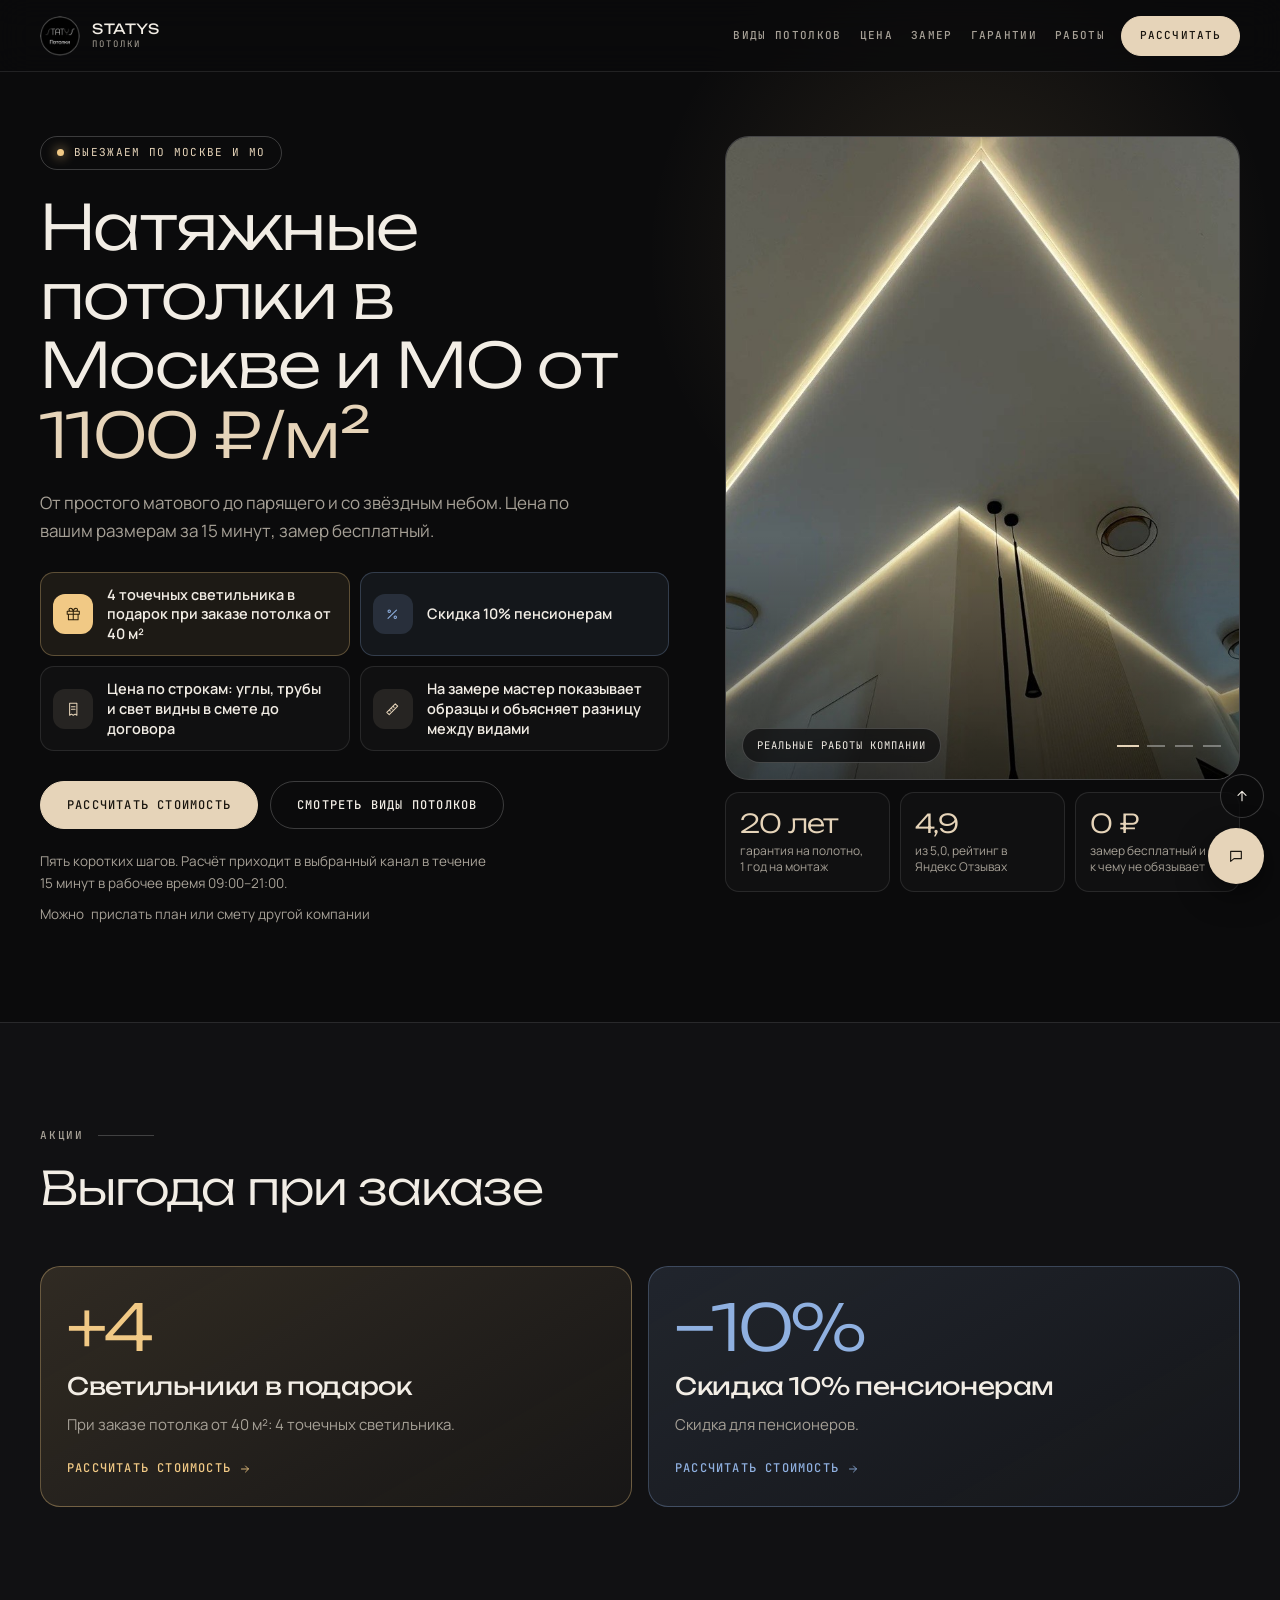
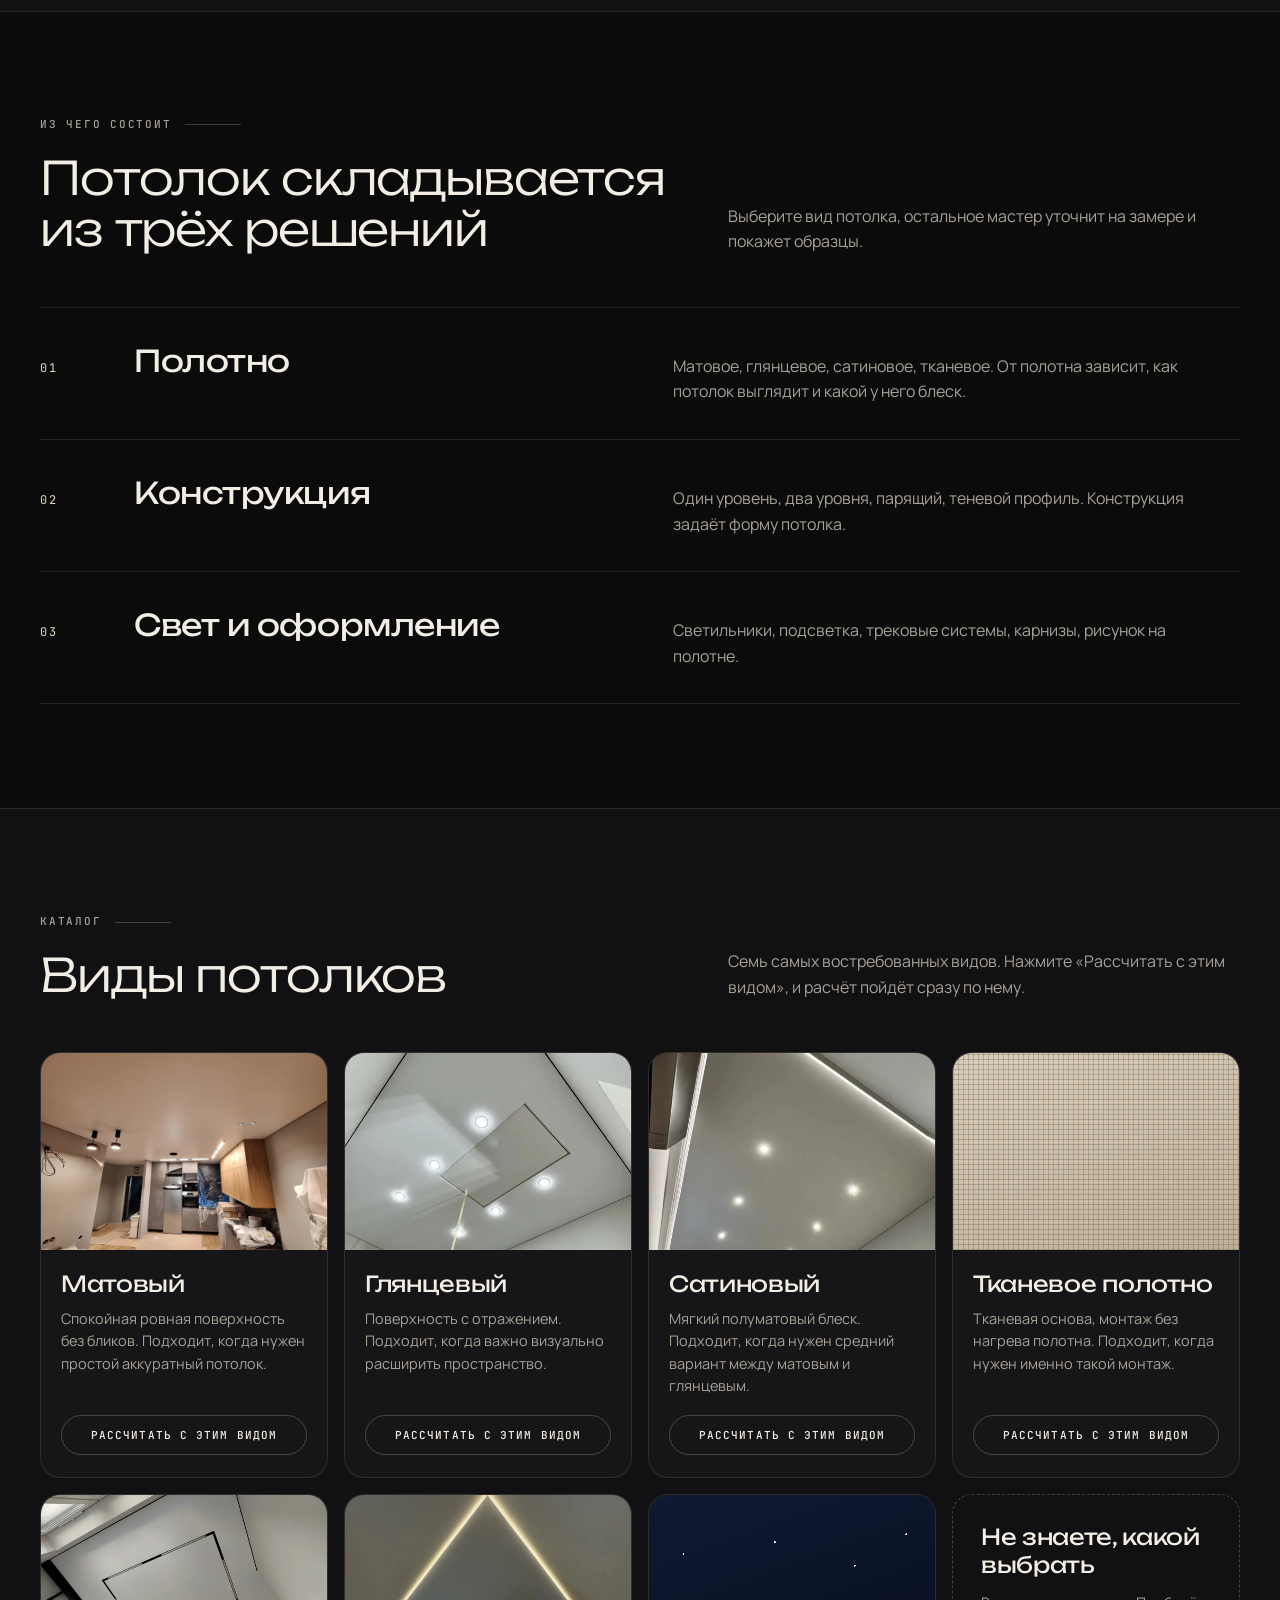
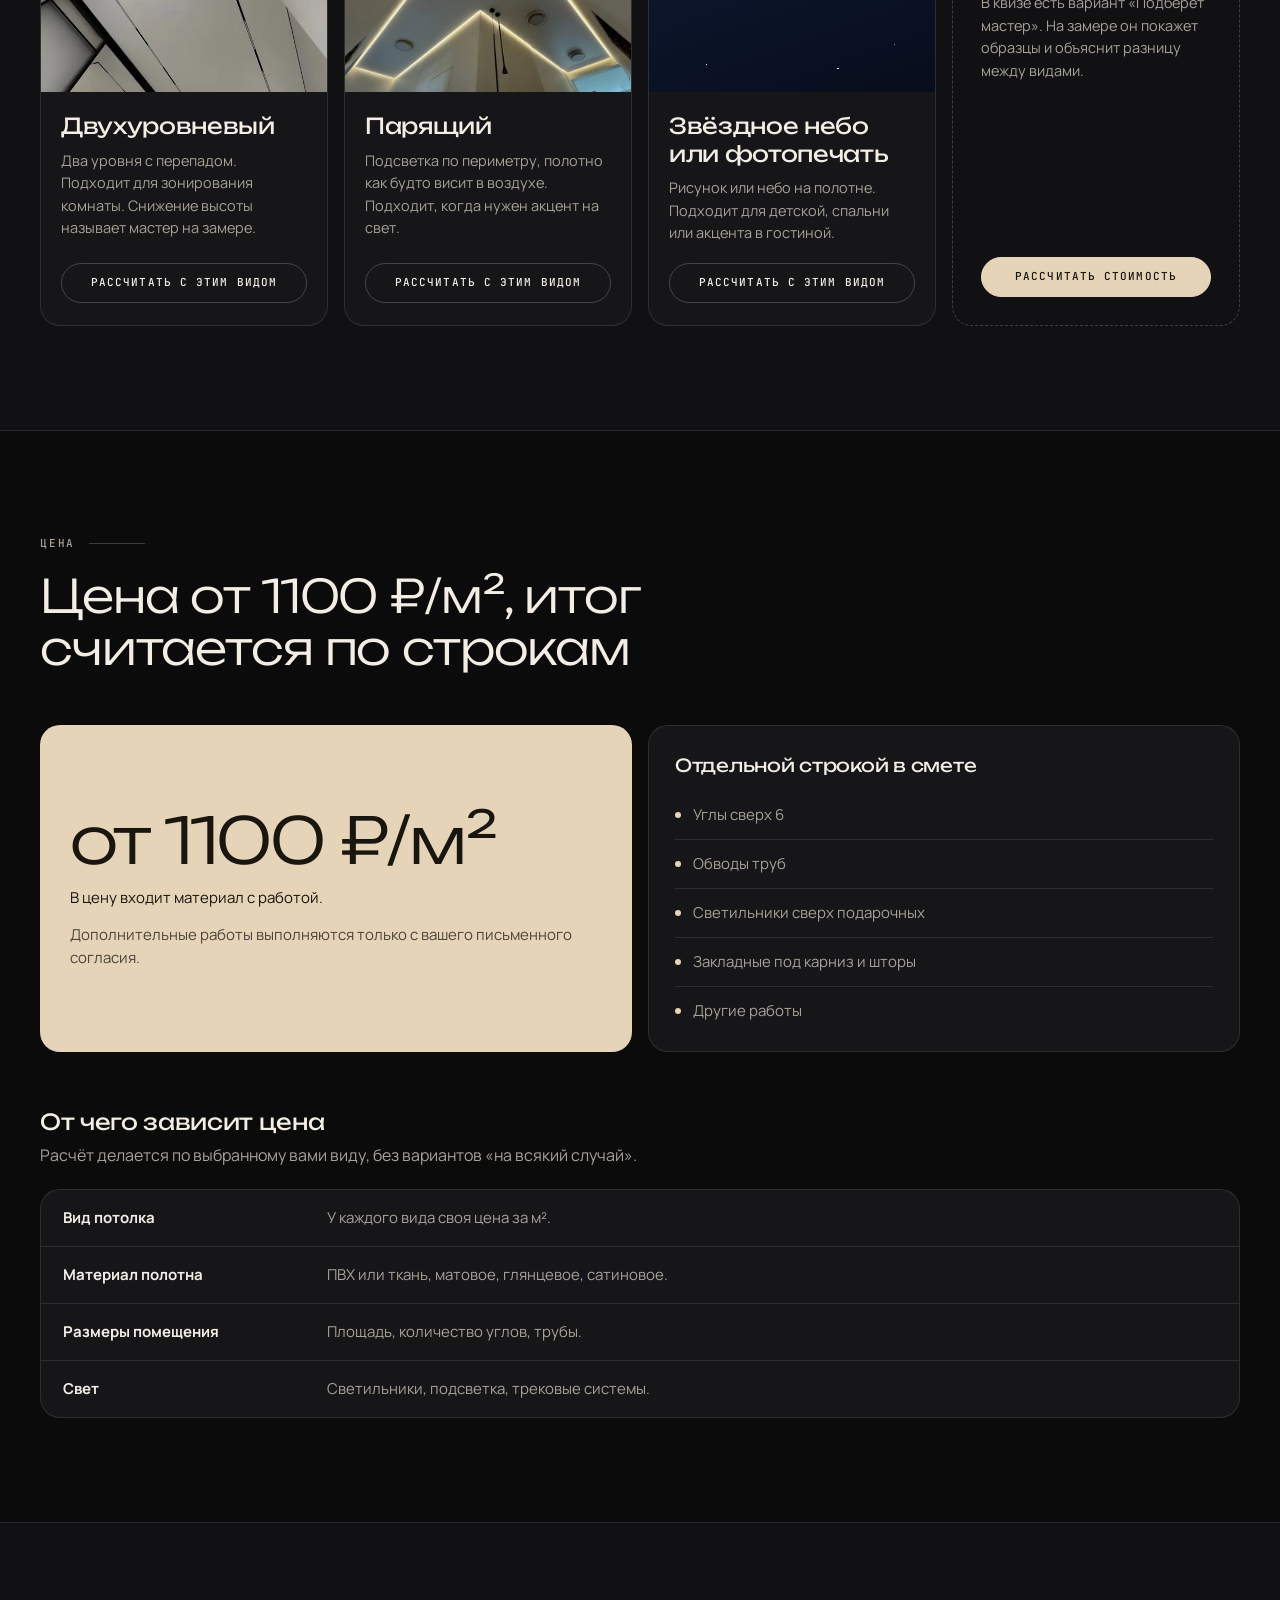
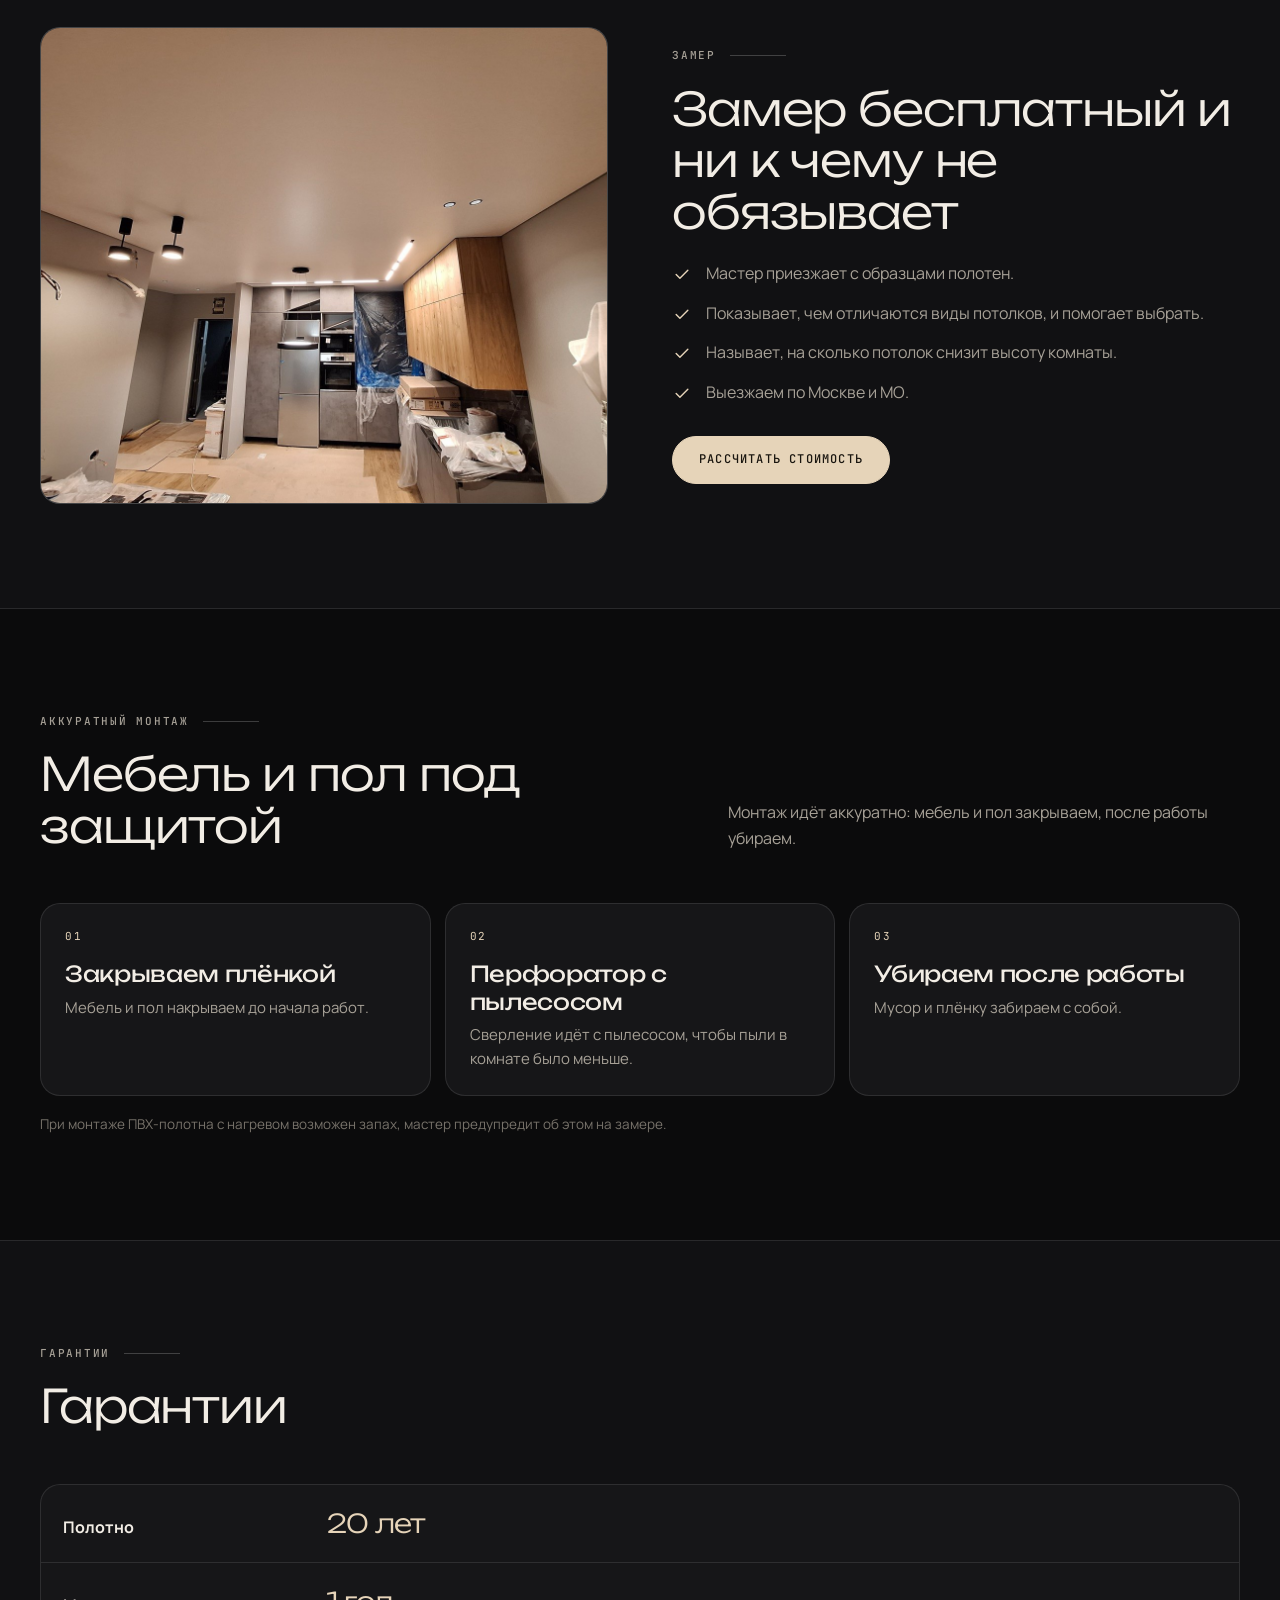
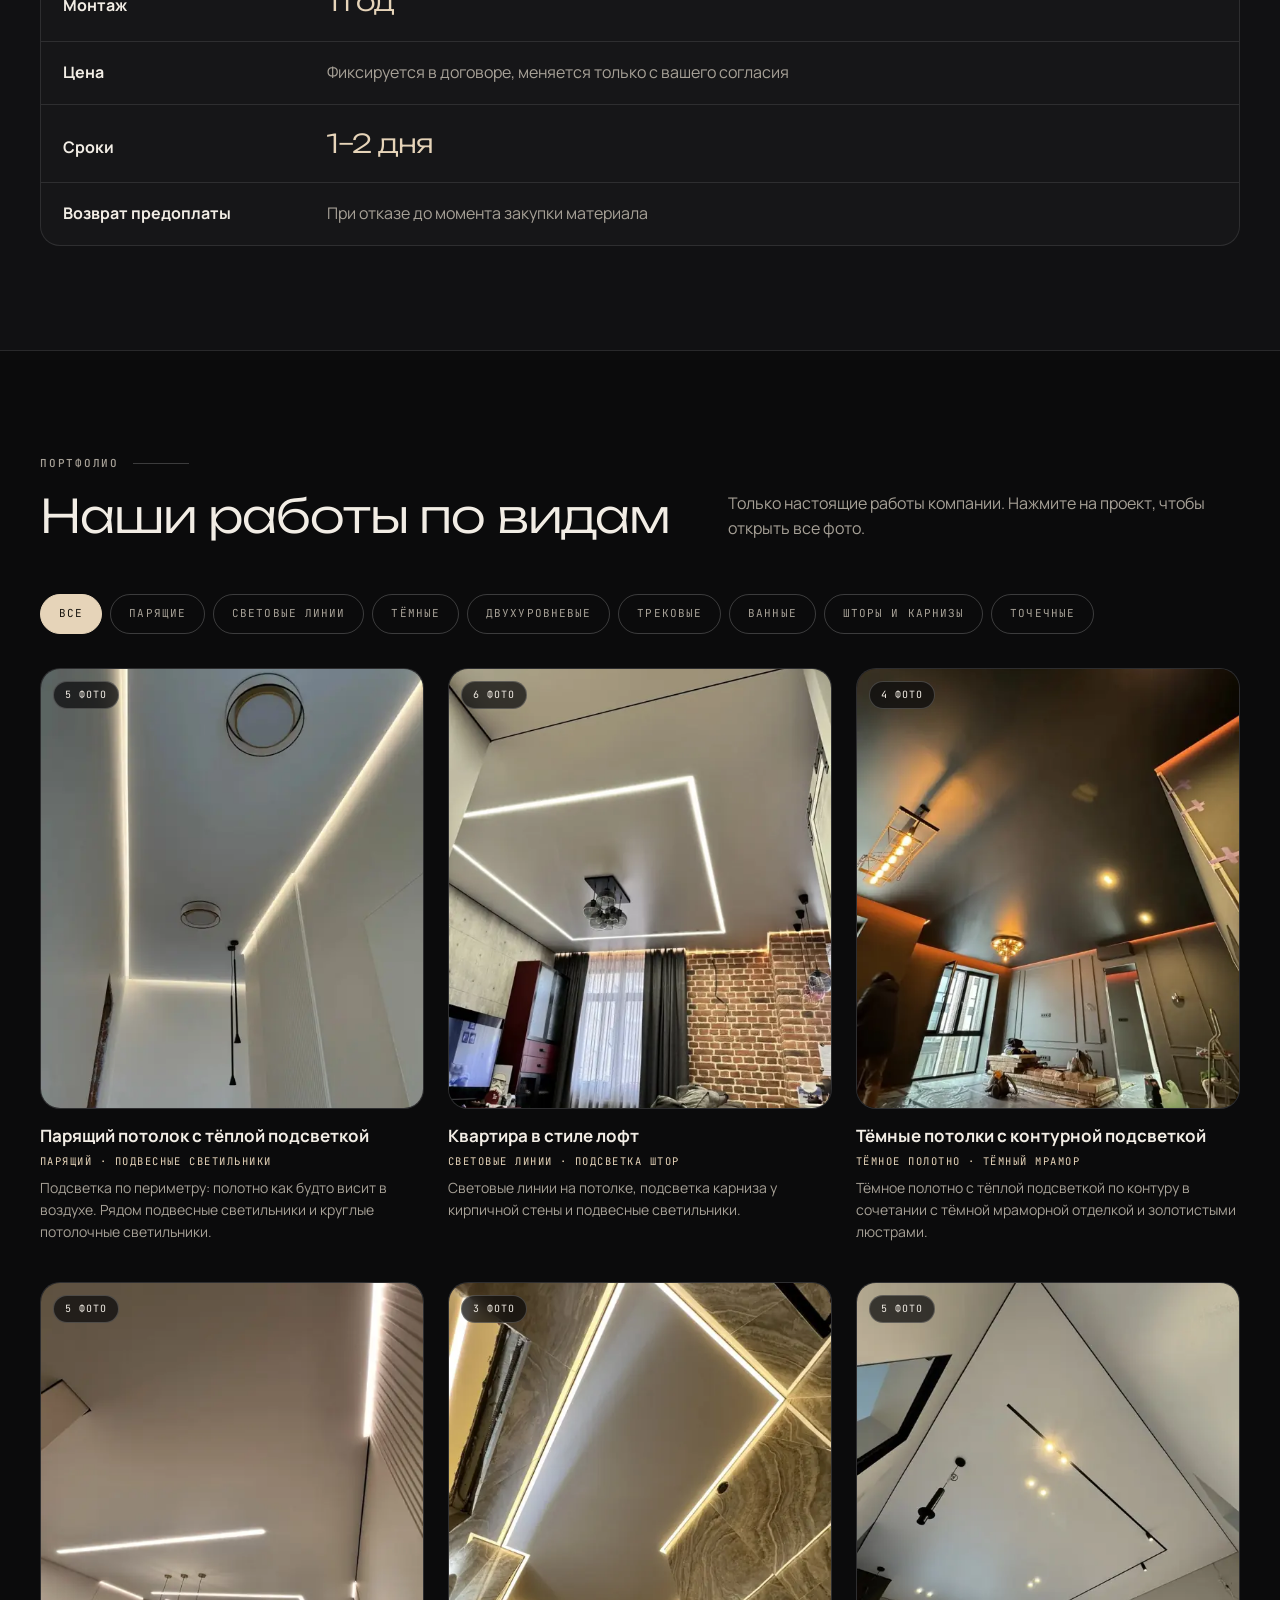
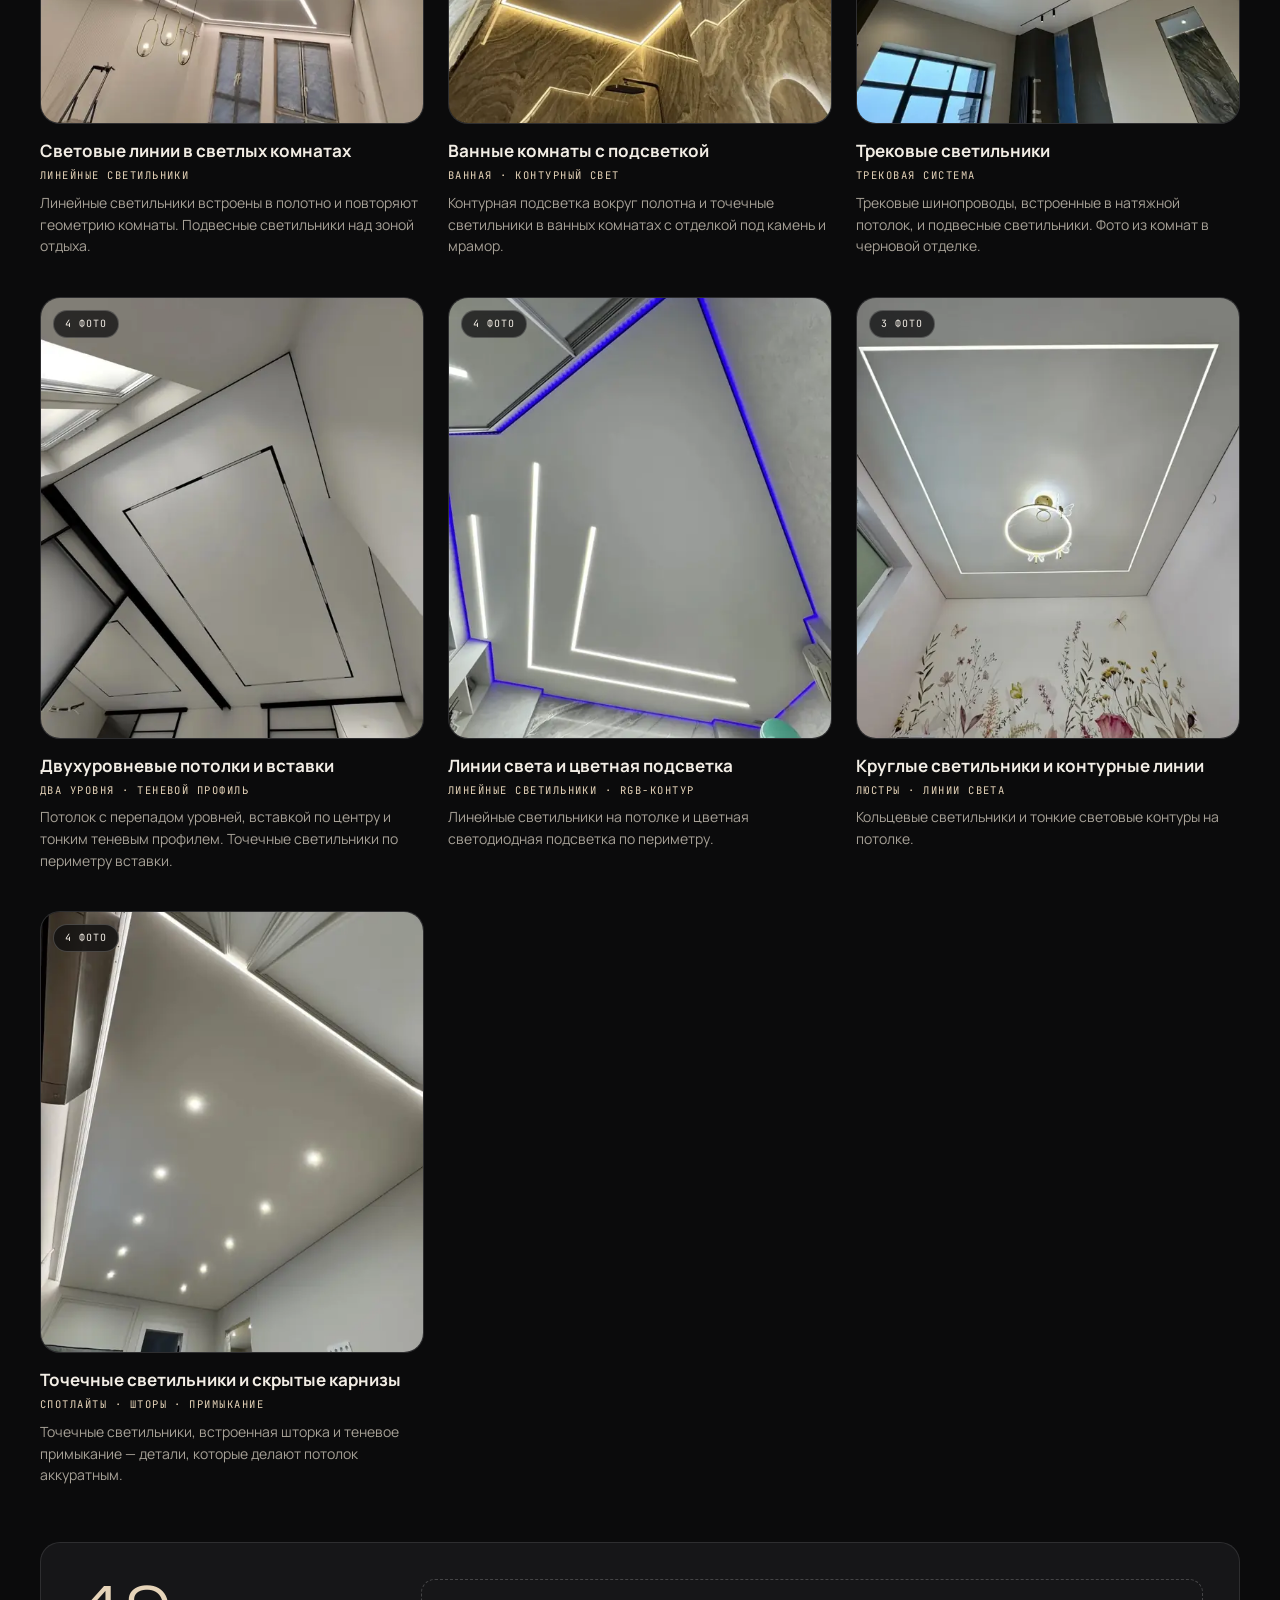
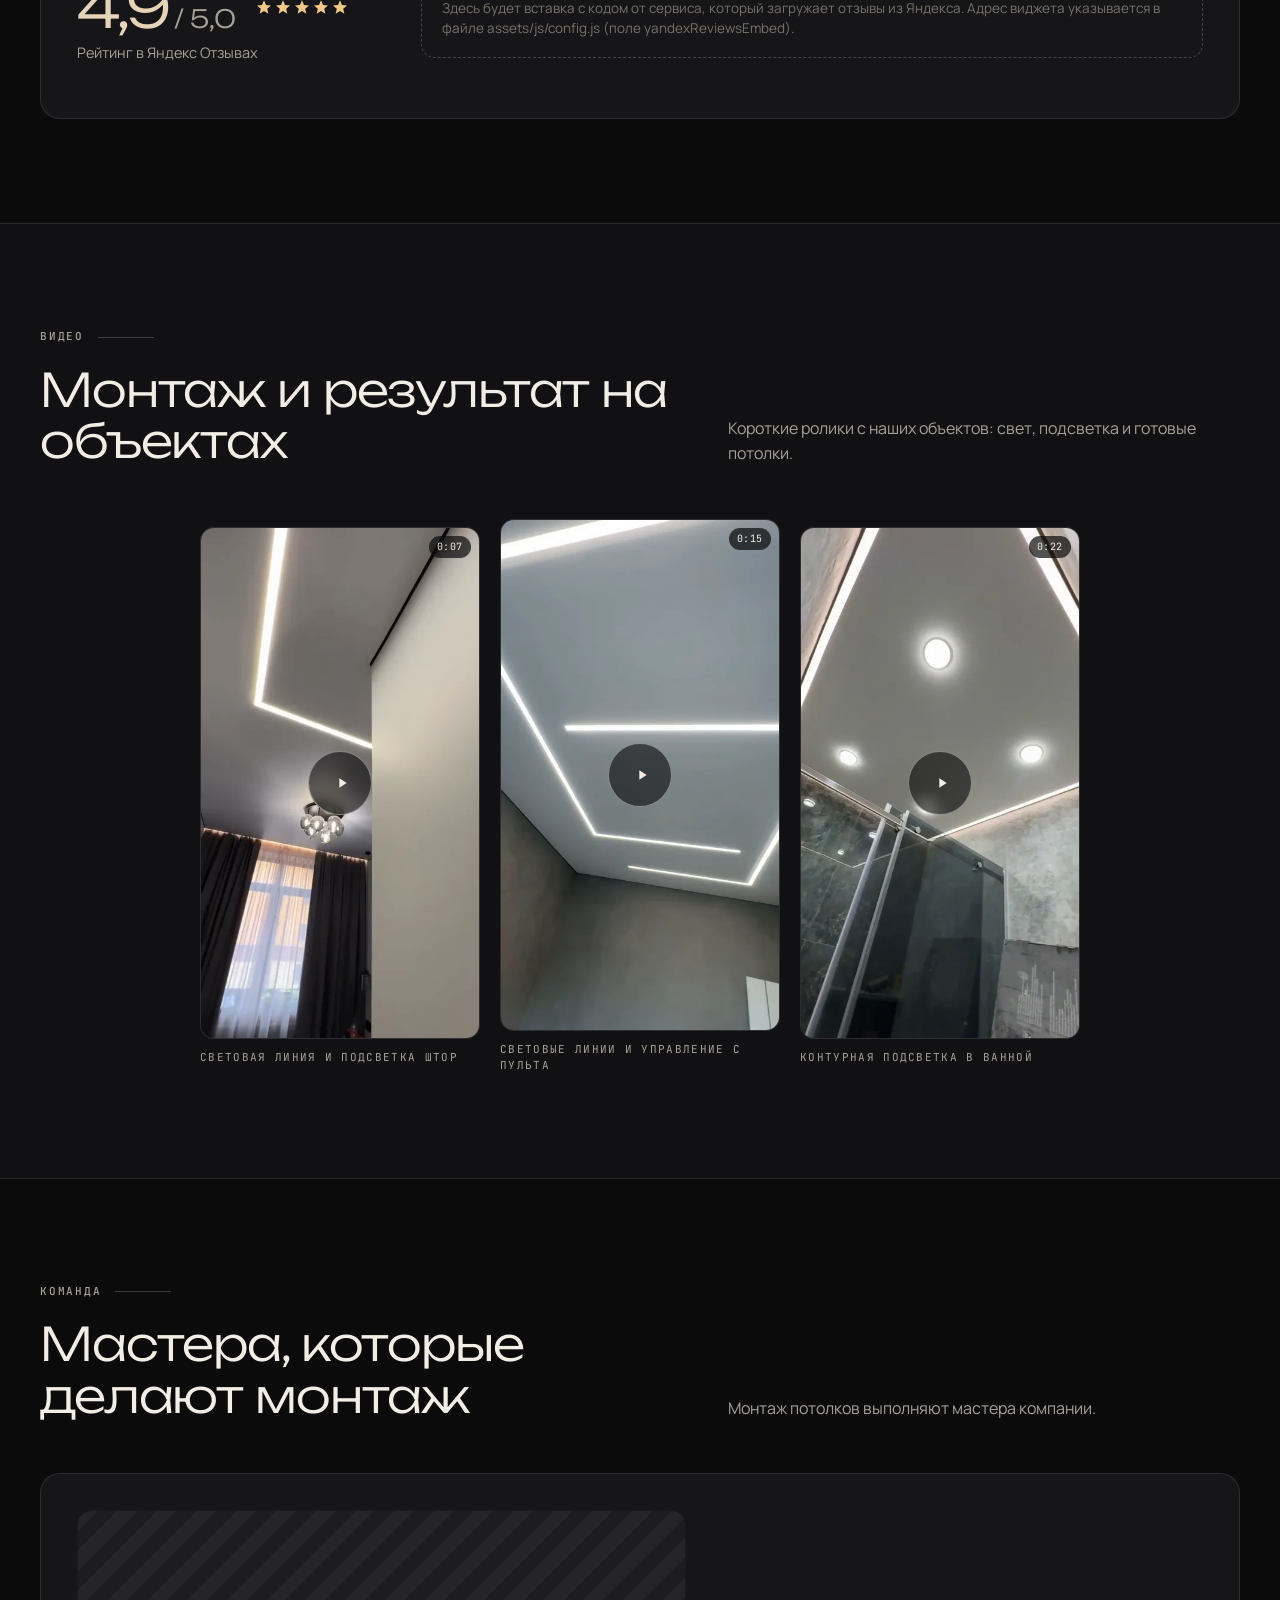
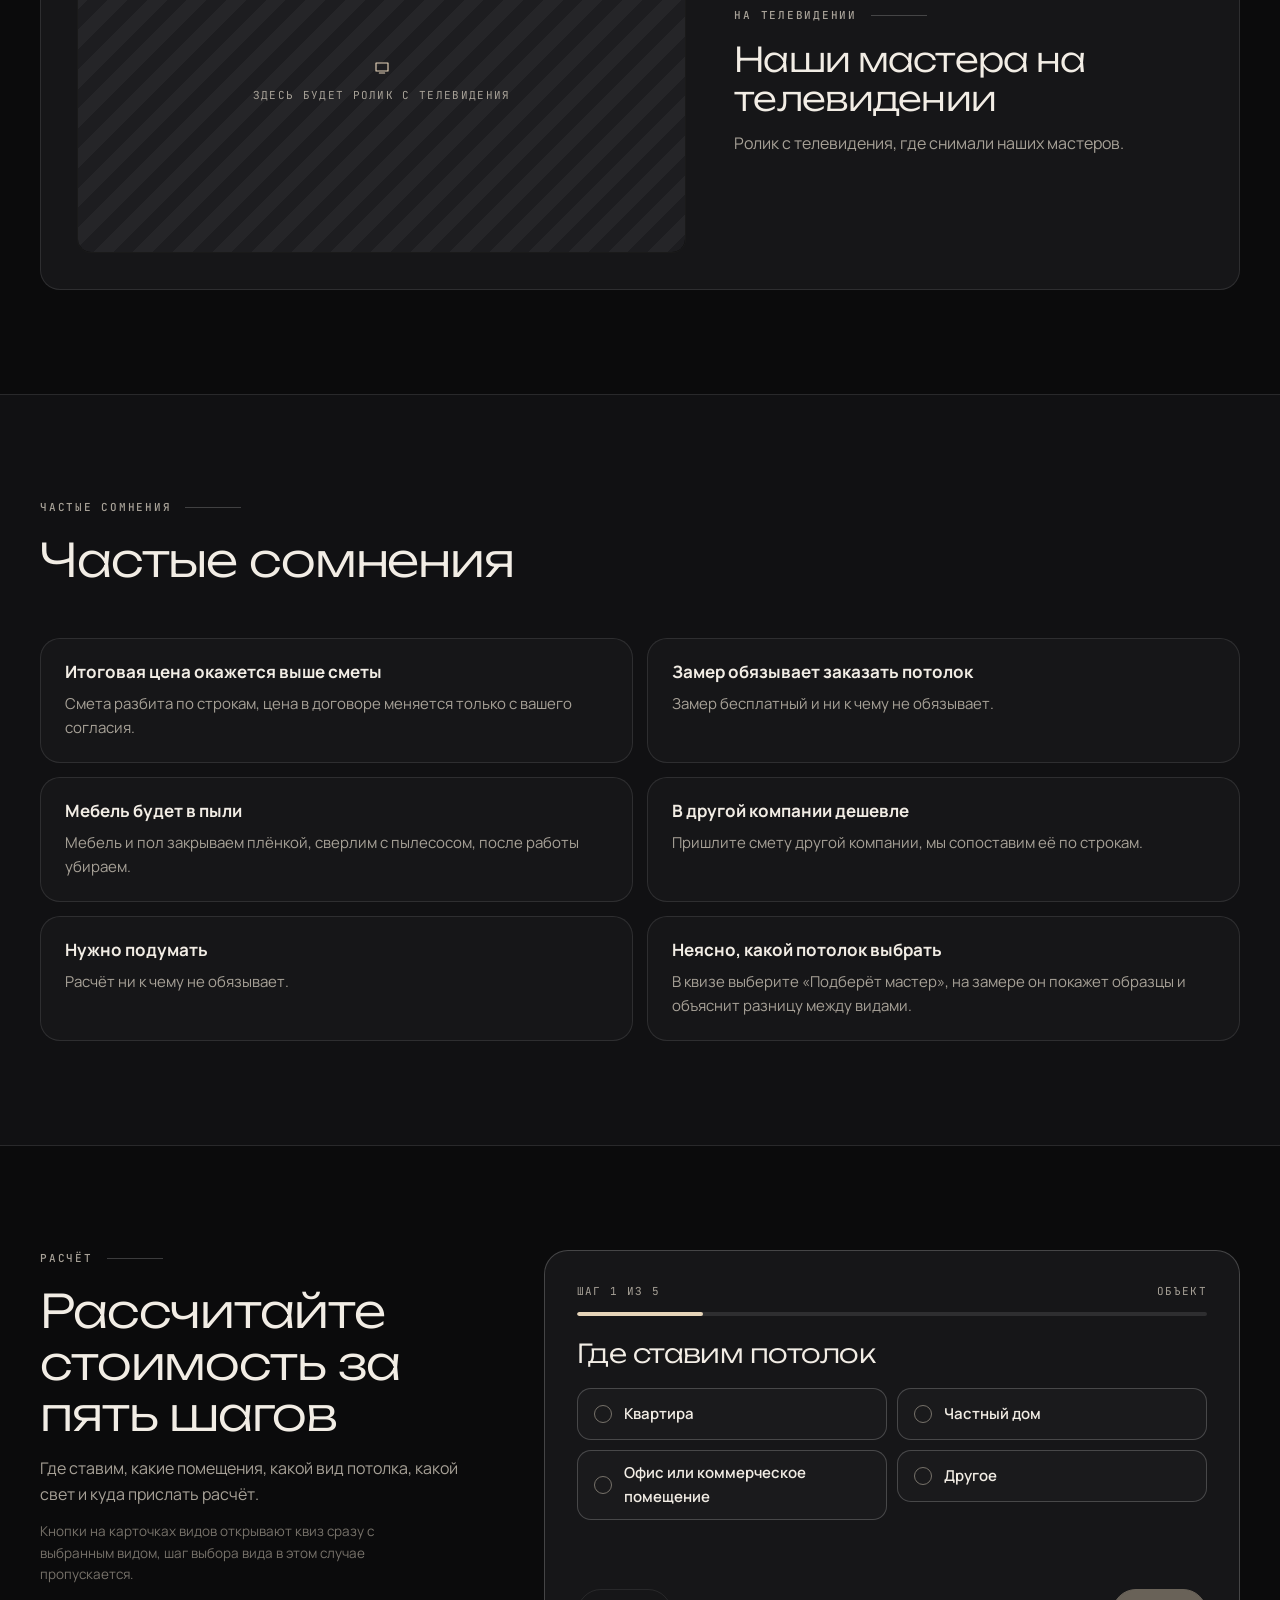
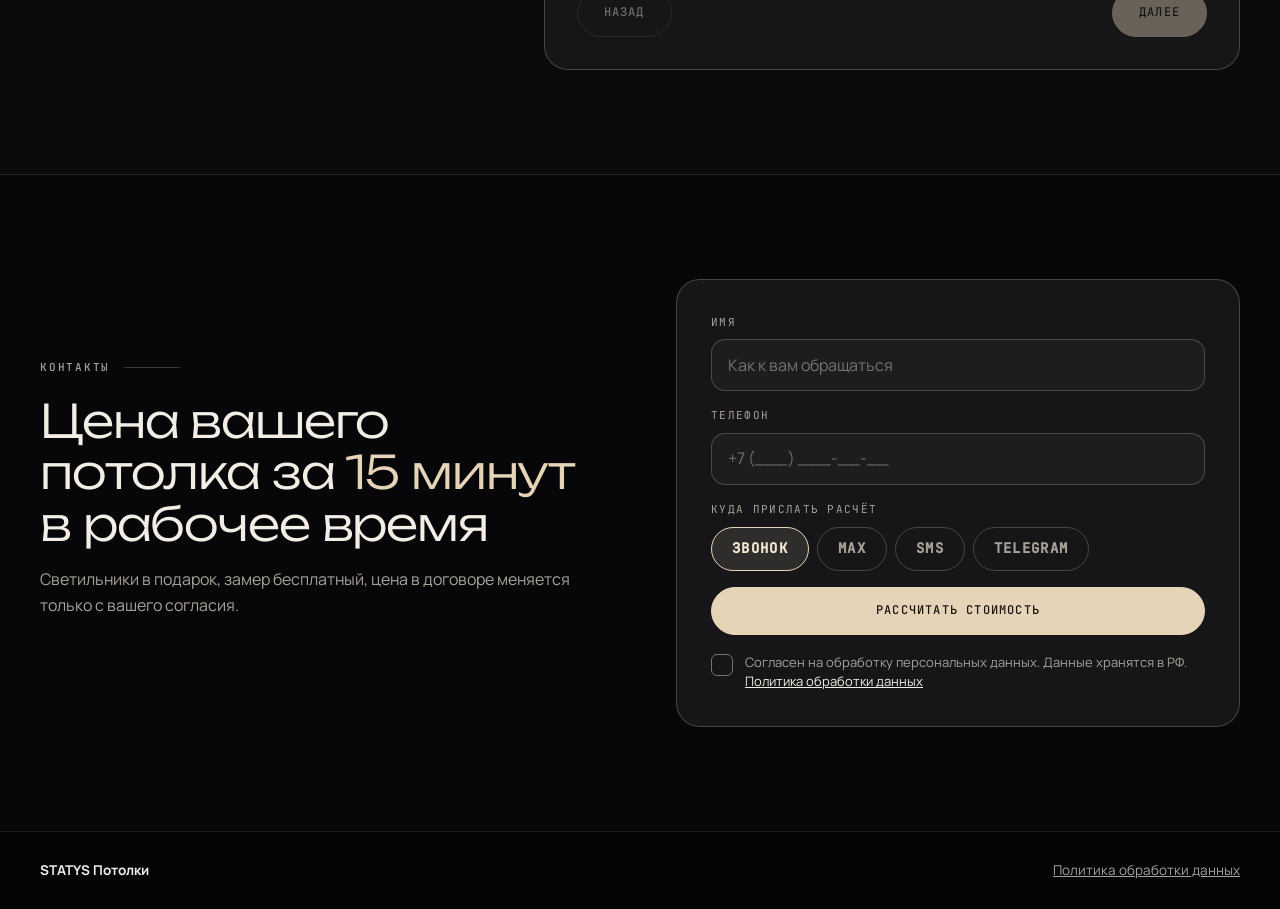
==== index.html @ dd7f866a "Добавить адаптивный сайт STATYS Потолки Тёмная тема по референсу, структура по макетам desktop/mobil" ====
<!doctype html>
<html lang="ru">
<head>
  <meta charset="utf-8">
  <meta name="viewport" content="width=device-width, initial-scale=1, viewport-fit=cover">
  <title>Натяжные потолки в Москве и МО от 1100 ₽/м² — STATYS Потолки</title>
  <meta name="description" content="Натяжные потолки в Москве и Московской области от 1100 ₽/м². Бесплатный замер, цена по строкам, 4 светильника в подарок при заказе от 40 м², гарантия 20 лет на полотно.">
  <meta name="theme-color" content="#0b0b0c">
  <meta property="og:type" content="website">
  <meta property="og:locale" content="ru_RU">
  <meta property="og:title" content="Натяжные потолки в Москве и МО от 1100 ₽/м² — STATYS Потолки">
  <meta property="og:description" content="Бесплатный замер, цена по строкам, гарантия 20 лет на полотно. Выезжаем по Москве и МО.">
  <meta property="og:image" content="assets/img/og-image.jpg">
  <link rel="icon" type="image/png" href="assets/img/favicon-64.png">
  <link rel="apple-touch-icon" href="assets/img/apple-touch-icon.png">
  <link rel="preload" href="assets/fonts/unbounded-cyrillic.woff2" as="font" type="font/woff2" crossorigin>
  <link rel="preload" href="assets/fonts/manrope-cyrillic.woff2" as="font" type="font/woff2" crossorigin>
  <link rel="stylesheet" href="assets/css/fonts.css">
  <link rel="stylesheet" href="assets/css/style.css">
  <script>document.documentElement.classList.add('js');</script>
</head>
<body>

<!-- Иконки -->
<svg width="0" height="0" style="position:absolute" aria-hidden="true" focusable="false">
  <defs>
    <symbol id="i-gift" viewBox="0 0 24 24"><path d="M20 12v9H4v-9M2 7h20v5H2zM12 21V7M12 7H7.5a2.5 2.5 0 1 1 0-5C11 2 12 7 12 7zM12 7h4.5a2.5 2.5 0 0 0 0-5C13 2 12 7 12 7z"/></symbol>
    <symbol id="i-percent" viewBox="0 0 24 24"><path d="M19 5L5 19M7 9a2 2 0 1 0 0-4 2 2 0 0 0 0 4zM17 19a2 2 0 1 0 0-4 2 2 0 0 0 0 4z"/></symbol>
    <symbol id="i-receipt" viewBox="0 0 24 24"><path d="M6 2h12v20l-3-2-3 2-3-2-3 2zM9 8h6M9 12h6"/></symbol>
    <symbol id="i-ruler" viewBox="0 0 24 24"><path d="M3 17L17 3l4 4L7 21zM7 13l2 2M10 10l2 2M13 7l2 2"/></symbol>
    <symbol id="i-check" viewBox="0 0 24 24"><path d="M5 12.5l4.5 4.5L19 7.5"/></symbol>
    <symbol id="i-phone" viewBox="0 0 24 24"><path d="M5 4h4l2 5-2.5 1.5a11 11 0 0 0 5 5L15 13l5 2v4a2 2 0 0 1-2 2A16 16 0 0 1 3 6a2 2 0 0 1 2-2z"/></symbol>
    <symbol id="i-arrow" viewBox="0 0 24 24"><path d="M5 12h14M13 6l6 6-6 6"/></symbol>
    <symbol id="i-play" viewBox="0 0 24 24"><path d="M8 5v14l11-7z"/></symbol>
    <symbol id="i-close" viewBox="0 0 24 24"><path d="M6 6l12 12M18 6L6 18"/></symbol>
    <symbol id="i-left" viewBox="0 0 24 24"><path d="M15 5l-7 7 7 7"/></symbol>
    <symbol id="i-right" viewBox="0 0 24 24"><path d="M9 5l7 7-7 7"/></symbol>
    <symbol id="i-chat" viewBox="0 0 24 24"><path d="M4 5h16v11H9l-5 4z"/></symbol>
    <symbol id="i-up" viewBox="0 0 24 24"><path d="M12 19V5M6 11l6-6 6 6"/></symbol>
    <symbol id="i-zoom" viewBox="0 0 24 24"><path d="M11 4a7 7 0 1 0 0 14 7 7 0 0 0 0-14zM21 21l-4.5-4.5M11 8v6M8 11h6"/></symbol>
    <symbol id="i-star" viewBox="0 0 24 24"><path d="M12 2l3 6.9 7.5.7-5.7 5 1.7 7.4L12 18l-6.5 4 1.7-7.4-5.7-5 7.5-.7z"/></symbol>
    <symbol id="i-ok" viewBox="0 0 24 24"><path d="M12 22a10 10 0 1 0 0-20 10 10 0 0 0 0 20zM7.5 12.5l3 3 6-6.5"/></symbol>
    <symbol id="i-tv" viewBox="0 0 24 24"><path d="M3 6h18v12H3zM8 21h8"/></symbol>
    <symbol id="i-ext" viewBox="0 0 24 24"><path d="M7 17L17 7M8 7h9v9"/></symbol>
    <symbol id="i-mail" viewBox="0 0 24 24"><path d="M3 5h18v14H3zM3 6l9 7 9-7"/></symbol>
  </defs>
</svg>

<a class="skip-link" href="#main">К содержимому</a>

<!-- ============================== ШАПКА ============================== -->
<header class="header" id="top-header">
  <div class="container header__inner">
    <a class="brand" href="#top" aria-label="STATYS Потолки — на главную">
      <img src="assets/img/logo-192.png" width="40" height="40" alt="">
      <span class="brand__name">STATYS<small>Потолки</small></span>
    </a>

    <nav class="nav" aria-label="Основное меню">
      <ul>
        <li><a href="#types">Виды потолков</a></li>
        <li><a href="#price">Цена</a></li>
        <li><a href="#measure">Замер</a></li>
        <li><a href="#guarantee">Гарантии</a></li>
        <li><a href="#works">Работы</a></li>
      </ul>
    </nav>

    <div class="header__actions">
      <a class="header__phone" data-link="phone" hidden></a>
      <a class="btn btn--sm header__max" data-link="max" target="_blank" rel="noopener" hidden>Написать в MAX</a>
      <a class="btn btn--sm btn--primary" href="#quiz" data-cta-fallback>Рассчитать</a>
      <a class="btn btn--sm header__call-mobile" data-link="phone" hidden aria-label="Позвонить">
        <svg class="ico" aria-hidden="true"><use href="#i-phone"/></svg><span>Позвонить</span>
      </a>
      <button class="burger" type="button" aria-label="Открыть меню" aria-expanded="false" aria-controls="mobile-menu"><span></span></button>
    </div>
  </div>
</header>

<div class="mobile-menu" id="mobile-menu">
  <a class="mm-link" href="#types">Виды потолков</a>
  <a class="mm-link" href="#price">Цена</a>
  <a class="mm-link" href="#measure">Замер</a>
  <a class="mm-link" href="#guarantee">Гарантии</a>
  <a class="mm-link" href="#works">Работы</a>
  <a class="mm-link" href="#video">Видео</a>
  <a class="mm-link" href="#faq">Частые сомнения</a>
  <a class="btn btn--primary btn--block" href="#quiz">Рассчитать стоимость</a>
  <a class="btn btn--block" data-link="phone" hidden>Позвонить</a>
  <a class="btn btn--block" data-link="max" target="_blank" rel="noopener" hidden>Написать в MAX</a>
</div>

<main id="main">

<!-- ============================== HERO ============================== -->
<section class="hero" id="top">
  <div class="container hero__grid">
    <div class="hero__text">
      <span class="hero__badge reveal"><i></i>Выезжаем по Москве и МО</span>
      <h1 class="h1 reveal">Натяжные потолки в Москве и МО от <span class="accent nowrap">1100&nbsp;₽/м²</span></h1>
      <p class="lead reveal">От простого матового до парящего и со звёздным небом. Цена по вашим размерам<span data-if="responseMinutes" hidden> за <span data-cfg="responseMinutes" data-unit="минуту|минуты|минут"></span></span>, замер бесплатный.</p>

      <ul class="benefits reveal">
        <li class="benefit benefit--gift"><span class="benefit__ico"><svg class="ico" aria-hidden="true"><use href="#i-gift"/></svg></span>4 точечных светильника в подарок при заказе потолка от 40&nbsp;м²</li>
        <li class="benefit benefit--sale"><span class="benefit__ico"><svg class="ico" aria-hidden="true"><use href="#i-percent"/></svg></span>Скидка 10% пенсионерам</li>
        <li class="benefit"><span class="benefit__ico"><svg class="ico" aria-hidden="true"><use href="#i-receipt"/></svg></span>Цена по строкам: углы, трубы и свет видны в смете до договора</li>
        <li class="benefit"><span class="benefit__ico"><svg class="ico" aria-hidden="true"><use href="#i-ruler"/></svg></span>На замере мастер показывает образцы и объясняет разницу между видами</li>
      </ul>

      <div class="hero__cta reveal">
        <a class="btn btn--primary" href="#quiz">Рассчитать стоимость</a>
        <a class="btn" href="#types">Смотреть виды потолков</a>
      </div>

      <p class="hero__note reveal">Пять коротких шагов. Расчёт приходит в выбранный канал<span data-if="responseMinutes" hidden> в течение <span data-cfg="responseMinutes" data-unit="минуты|минут|минут"></span></span><span data-if="workHours" hidden> в рабочее время <span class="nowrap" data-cfg="workHours"></span></span>.</p>
      <p class="hero__note reveal">
        <span class="dotlist-label">Можно</span>
        <span class="dotlist"><a data-link="phone" hidden>позвонить</a><a data-link="max" target="_blank" rel="noopener" hidden>написать в MAX</a><span>прислать план или смету другой компании</span></span>
      </p>
    </div>

    <div class="hero__visual reveal">
      <div class="hero-slider" id="hero-slider" aria-roledescription="карусель" aria-label="Фото готовых потолков">
        <div class="hero-slider__slide is-active"><img src="portfolio/5449469121398512798.jpg" width="1280" height="960" alt="Парящий потолок с тёплой подсветкой по периметру" fetchpriority="high"></div>
        <div class="hero-slider__slide"><img src="portfolio/5388828791678903019.jpg" width="960" height="1280" alt="Тёмный потолок с контурной подсветкой" loading="lazy"></div>
        <div class="hero-slider__slide"><img src="portfolio/5449469121398512729.jpg" width="960" height="1280" alt="Потолок в ванной с контурной подсветкой" loading="lazy"></div>
        <div class="hero-slider__slide"><img src="portfolio/5449469121398512710.jpg" width="960" height="1280" alt="Световые линии на потолке в квартире" loading="lazy"></div>
        <span class="hero-slider__caption">Реальные работы компании</span>
        <div class="hero-slider__dots" role="group" aria-label="Выбор фото"></div>
      </div>
      <div class="stats">
        <div class="stat" data-if="objectsCount" hidden><b data-cfg="objectsCount"></b><span>объектов</span></div>
        <div class="stat"><b>20 лет</b><span>гарантия на полотно, 1&nbsp;год на монтаж</span></div>
        <div class="stat"><b>4,9</b><span>из 5,0, рейтинг в Яндекс Отзывах</span></div>
        <div class="stat"><b>0 ₽</b><span>замер бесплатный и ни к чему не обязывает</span></div>
      </div>
    </div>
  </div>
</section>

<!-- ============================== АКЦИИ ============================== -->
<section class="section section--alt" id="promo">
  <div class="container">
    <div class="section-head">
      <div><div class="eyebrow">Акции</div><h2 class="h2">Выгода при заказе</h2></div>
    </div>
    <div class="promos">
      <article class="promo promo--gift reveal">
        <span class="promo__big">+4</span>
        <h3 class="h3">Светильники в подарок</h3>
        <p>При заказе потолка от 40&nbsp;м²: 4 точечных светильника.<span data-if="giftUntil" hidden> Действует до <span data-cfg="giftUntil"></span>.</span><span data-if="giftHoldDays" hidden> Подарок закрепляется за вами на <span data-cfg="giftHoldDays" data-unit="день|дня|дней"></span> после расчёта.</span></p>
        <a class="link-arrow" href="#quiz">Рассчитать стоимость <svg class="ico" aria-hidden="true"><use href="#i-arrow"/></svg></a>
      </article>
      <article class="promo promo--sale reveal">
        <span class="promo__big">−10%</span>
        <h3 class="h3">Скидка 10% пенсионерам</h3>
        <p>Скидка для пенсионеров.<span data-if="pensionerDetails" hidden> <span data-cfg="pensionerDetails"></span></span></p>
        <a class="link-arrow" href="#quiz">Рассчитать стоимость <svg class="ico" aria-hidden="true"><use href="#i-arrow"/></svg></a>
      </article>
    </div>
  </div>
</section>

<!-- ============================== ТРИ РЕШЕНИЯ ============================== -->
<section class="section" id="solutions">
  <div class="container">
    <div class="section-head">
      <div><div class="eyebrow">Из чего состоит</div><h2 class="h2">Потолок складывается из трёх решений</h2></div>
      <p class="lead">Выберите вид потолка, остальное мастер уточнит на замере и покажет образцы.</p>
    </div>
    <div class="solutions">
      <div class="solution reveal"><span class="solution__n">01</span><h3 class="h3">Полотно</h3><p>Матовое, глянцевое, сатиновое, тканевое. От полотна зависит, как потолок выглядит и какой у него блеск.</p></div>
      <div class="solution reveal"><span class="solution__n">02</span><h3 class="h3">Конструкция</h3><p>Один уровень, два уровня, парящий, теневой профиль. Конструкция задаёт форму потолка.</p></div>
      <div class="solution reveal"><span class="solution__n">03</span><h3 class="h3">Свет и оформление</h3><p>Светильники, подсветка, трековые системы, карнизы, рисунок на полотне.</p></div>
    </div>
  </div>
</section>

<!-- ============================== ВИДЫ ПОТОЛКОВ ============================== -->
<section class="section section--alt" id="types">
  <div class="container">
    <div class="section-head">
      <div><div class="eyebrow">Каталог</div><h2 class="h2">Виды потолков</h2></div>
      <p class="lead">Семь самых востребованных видов. Нажмите «Рассчитать с этим видом», и расчёт пойдёт сразу по нему.</p>
    </div>

    <div class="types">
      <article class="type-card reveal">
        <div class="type-card__img"><img src="assets/img/thumbs/5447264050829009542.webp" width="720" height="540" alt="Матовый натяжной потолок" loading="lazy"></div>
        <div class="type-card__body">
          <h3 class="h3">Матовый</h3>
          <p>Спокойная ровная поверхность без бликов. Подходит, когда нужен простой аккуратный потолок.</p>
          <div class="type-card__price" data-price="matte" hidden></div>
          <button class="btn btn--sm btn--block" type="button" data-quiz-type="Матовый">Рассчитать с этим видом</button>
        </div>
      </article>

      <article class="type-card reveal">
        <div class="type-card__img"><img src="assets/img/thumbs/5449469121398512789.webp" width="720" height="960" alt="Глянцевый натяжной потолок" loading="lazy" style="object-position:50% 60%"></div>
        <div class="type-card__body">
          <h3 class="h3">Глянцевый</h3>
          <p>Поверхность с отражением. Подходит, когда важно визуально расширить пространство.</p>
          <div class="type-card__price" data-price="gloss" hidden></div>
          <button class="btn btn--sm btn--block" type="button" data-quiz-type="Глянцевый">Рассчитать с этим видом</button>
        </div>
      </article>

      <article class="type-card reveal">
        <div class="type-card__img"><img src="assets/img/thumbs/5388828791678902990.webp" width="720" height="960" alt="Сатиновый натяжной потолок" loading="lazy" style="object-position:50% 40%"></div>
        <div class="type-card__body">
          <h3 class="h3">Сатиновый</h3>
          <p>Мягкий полуматовый блеск. Подходит, когда нужен средний вариант между матовым и глянцевым.</p>
          <div class="type-card__price" data-price="satin" hidden></div>
          <button class="btn btn--sm btn--block" type="button" data-quiz-type="Сатиновый">Рассчитать с этим видом</button>
        </div>
      </article>

      <article class="type-card reveal">
        <div class="type-card__img"><div class="tex tex-fabric" role="img" aria-label="Фактура тканевого полотна"></div></div>
        <div class="type-card__body">
          <h3 class="h3">Тканевое полотно</h3>
          <p>Тканевая основа, монтаж без нагрева полотна. Подходит, когда нужен именно такой монтаж.</p>
          <div class="type-card__price" data-price="fabric" hidden></div>
          <button class="btn btn--sm btn--block" type="button" data-quiz-type="Тканевый">Рассчитать с этим видом</button>
        </div>
      </article>

      <article class="type-card reveal">
        <div class="type-card__img"><img src="assets/img/thumbs/5388828791678903008.webp" width="720" height="960" alt="Двухуровневый натяжной потолок со вставкой" loading="lazy" style="object-position:50% 55%"></div>
        <div class="type-card__body">
          <h3 class="h3">Двухуровневый</h3>
          <p>Два уровня с перепадом. Подходит для зонирования комнаты. Снижение высоты называет мастер на замере.</p>
          <div class="type-card__price" data-price="twolevel" hidden></div>
          <button class="btn btn--sm btn--block" type="button" data-quiz-type="Двухуровневый">Рассчитать с этим видом</button>
        </div>
      </article>

      <article class="type-card reveal">
        <div class="type-card__img"><img src="assets/img/thumbs/5449469121398512798.webp" width="720" height="540" alt="Парящий потолок с подсветкой по периметру" loading="lazy"></div>
        <div class="type-card__body">
          <h3 class="h3">Парящий</h3>
          <p>Подсветка по периметру, полотно как будто висит в воздухе. Подходит, когда нужен акцент на свет.</p>
          <div class="type-card__price" data-price="floating" hidden></div>
          <button class="btn btn--sm btn--block" type="button" data-quiz-type="Парящий">Рассчитать с этим видом</button>
        </div>
      </article>

      <article class="type-card reveal">
        <div class="type-card__img"><div class="tex tex-stars" role="img" aria-label="Звёздное небо на потолке"></div></div>
        <div class="type-card__body">
          <h3 class="h3">Звёздное небо или фотопечать</h3>
          <p>Рисунок или небо на полотне. Подходит для детской, спальни или акцента в гостиной.</p>
          <div class="type-card__price" data-price="stars" hidden></div>
          <button class="btn btn--sm btn--block" type="button" data-quiz-type="Звёздное небо или фотопечать">Рассчитать с этим видом</button>
        </div>
      </article>

      <article class="type-card type-card--help reveal">
        <div class="type-card__body">
          <h3 class="h3">Не знаете, какой выбрать</h3>
          <p>В квизе есть вариант «Подберёт мастер». На замере он покажет образцы и объяснит разницу между видами.</p>
          <a class="btn btn--primary btn--sm btn--block" href="#quiz" data-quiz-type="Подберёт мастер">Рассчитать стоимость</a>
        </div>
      </article>
    </div>
  </div>
</section>

<!-- ============================== ЦЕНА ============================== -->
<section class="section" id="price">
  <div class="container">
    <div class="section-head">
      <div><div class="eyebrow">Цена</div><h2 class="h2">Цена от 1100&nbsp;₽/м², итог считается по строкам</h2></div>
    </div>
    <div class="price-grid">
      <div class="price-main reveal">
        <div class="price-main__num">от 1100&nbsp;₽/м²</div>
        <p>В цену входит материал с работой.</p>
        <p>Дополнительные работы выполняются только с вашего письменного согласия.</p>
      </div>
      <div class="price-extra reveal">
        <h3 class="h3">Отдельной строкой в смете</h3>
        <ul>
          <li>Углы сверх 6</li>
          <li>Обводы труб</li>
          <li>Светильники сверх подарочных</li>
          <li>Закладные под карниз и шторы</li>
          <li>Другие работы</li>
        </ul>
      </div>
    </div>

    <div class="spec reveal">
      <h3 class="h3">От чего зависит цена</h3>
      <p>Расчёт делается по выбранному вами виду, без вариантов «на всякий случай».</p>
      <dl class="spec-table">
        <div class="spec-row"><dt>Вид потолка</dt><dd>У каждого вида своя цена за м².</dd></div>
        <div class="spec-row"><dt>Материал полотна</dt><dd>ПВХ или ткань, матовое, глянцевое, сатиновое.</dd></div>
        <div class="spec-row"><dt>Размеры помещения</dt><dd>Площадь, количество углов, трубы.</dd></div>
        <div class="spec-row"><dt>Свет</dt><dd>Светильники, подсветка, трековые системы.</dd></div>
      </dl>
    </div>
  </div>
</section>

<!-- ============================== ЗАМЕР ============================== -->
<section class="section section--alt" id="measure">
  <div class="container measure">
    <div class="measure__photo reveal"><img id="measure-photo" src="portfolio/5447264050829009542.jpg" width="1280" height="960" alt="Помещение, в котором будет монтаж потолка" loading="lazy"></div>
    <div class="measure__body reveal">
      <div class="eyebrow">Замер</div>
      <h2 class="h2">Замер бесплатный и ни к чему не обязывает</h2>
      <ul class="checks">
        <li><svg class="ico" aria-hidden="true"><use href="#i-check"/></svg>Мастер приезжает с образцами полотен.</li>
        <li><svg class="ico" aria-hidden="true"><use href="#i-check"/></svg>Показывает, чем отличаются виды потолков, и помогает выбрать.</li>
        <li><svg class="ico" aria-hidden="true"><use href="#i-check"/></svg>Называет, на сколько потолок снизит высоту комнаты.</li>
        <li><svg class="ico" aria-hidden="true"><use href="#i-check"/></svg>Выезжаем по Москве и МО.</li>
      </ul>
      <a class="btn btn--primary" href="#quiz">Рассчитать стоимость</a>
    </div>
  </div>
</section>

<!-- ============================== ЗАЩИТА ============================== -->
<section class="section" id="protect">
  <div class="container">
    <div class="section-head">
      <div><div class="eyebrow">Аккуратный монтаж</div><h2 class="h2">Мебель и пол под защитой</h2></div>
      <p class="lead">Монтаж идёт аккуратно: мебель и пол закрываем, после работы убираем.</p>
    </div>
    <div class="protect">
      <div class="protect__item reveal"><span class="protect__n">01</span><h3 class="h3">Закрываем плёнкой</h3><p>Мебель и пол накрываем до начала работ.</p></div>
      <div class="protect__item reveal"><span class="protect__n">02</span><h3 class="h3">Перфоратор с пылесосом</h3><p>Сверление идёт с пылесосом, чтобы пыли в комнате было меньше.</p></div>
      <div class="protect__item reveal"><span class="protect__n">03</span><h3 class="h3">Убираем после работы</h3><p>Мусор и плёнку забираем с собой.</p></div>
    </div>
    <p class="note">При монтаже ПВХ-полотна с нагревом возможен запах, мастер предупредит об этом на замере.</p>
  </div>
</section>

<!-- ============================== ГАРАНТИИ ============================== -->
<section class="section section--alt" id="guarantee">
  <div class="container">
    <div class="section-head">
      <div><div class="eyebrow">Гарантии</div><h2 class="h2">Гарантии</h2></div>
    </div>
    <dl class="guarantee-table reveal">
      <div class="g-row"><dt>Полотно</dt><dd class="big">20 лет</dd></div>
      <div class="g-row"><dt>Монтаж</dt><dd class="big">1 год</dd></div>
      <div class="g-row"><dt>Цена</dt><dd>Фиксируется в договоре, меняется только с вашего согласия</dd></div>
      <div class="g-row"><dt>Сроки</dt><dd class="big">1–2 дня</dd></div>
      <div class="g-row"><dt>Возврат предоплаты</dt><dd>При отказе до момента закупки материала</dd></div>
    </dl>
  </div>
</section>

<!-- ============================== НАШИ РАБОТЫ ============================== -->
<section class="section" id="works">
  <div class="container">
    <div class="section-head">
      <div><div class="eyebrow">Портфолио</div><h2 class="h2">Наши работы по видам</h2></div>
      <p class="lead">Только настоящие работы компании. Нажмите на проект, чтобы открыть все фото.</p>
    </div>
    <div class="filters" id="filters" role="group" aria-label="Фильтр работ"></div>
    <div class="works" id="works-grid"></div>

    <div class="reviews reveal" id="reviews">
      <div>
        <div class="reviews__score">
          <div class="reviews__num">4,9<small> / 5,0</small></div>
          <div class="stars" aria-hidden="true">
            <svg class="ico ico--fill"><use href="#i-star"/></svg><svg class="ico ico--fill"><use href="#i-star"/></svg><svg class="ico ico--fill"><use href="#i-star"/></svg><svg class="ico ico--fill"><use href="#i-star"/></svg><svg class="ico ico--fill"><use href="#i-star"/></svg>
          </div>
        </div>
        <p class="reviews__txt">Рейтинг в Яндекс Отзывах</p>
        <p style="margin-top:18px"><a class="btn btn--sm" data-link="yandexReviews" target="_blank" rel="noopener" hidden>Читать отзывы <svg class="ico" aria-hidden="true"><use href="#i-ext"/></svg></a></p>
      </div>
      <div class="reviews__embed" id="reviews-embed">
        <div class="dev-note" data-dev-note>Здесь будет вставка с кодом от сервиса, который загружает отзывы из Яндекса. Адрес виджета указывается в файле assets/js/config.js (поле yandexReviewsEmbed).</div>
      </div>
    </div>
  </div>
</section>

<!-- ============================== ВИДЕО ============================== -->
<section class="section section--alt" id="video">
  <div class="container">
    <div class="section-head">
      <div><div class="eyebrow">Видео</div><h2 class="h2">Монтаж и результат на объектах</h2></div>
      <p class="lead">Короткие ролики с наших объектов: свет, подсветка и готовые потолки.</p>
    </div>
    <div class="reels" id="reels"></div>
  </div>
</section>

<!-- ============================== МАСТЕРА И ТВ ============================== -->
<section class="section" id="team">
  <div class="container">
    <div class="section-head">
      <div><div class="eyebrow">Команда</div><h2 class="h2">Мастера, которые делают монтаж</h2></div>
      <p class="lead">Монтаж потолков выполняют мастера компании.</p>
    </div>
    <div class="team-grid" id="team-grid" hidden></div>

    <div class="tv reveal" id="tv">
      <div class="tv__player" id="tv-player">
        <div class="tv__empty" id="tv-empty">
          <svg class="ico" aria-hidden="true"><use href="#i-tv"/></svg>
          <span>Здесь будет ролик с телевидения</span>
        </div>
      </div>
      <div class="tv__body">
        <div class="eyebrow">На телевидении</div>
        <h2 class="h2" data-cfg="tvTitle">Наши мастера на телевидении</h2>
        <p>Ролик с телевидения, где снимали наших мастеров.</p>
      </div>
    </div>
  </div>
</section>

<!-- ============================== СОМНЕНИЯ ============================== -->
<section class="section section--alt" id="faq">
  <div class="container">
    <div class="section-head">
      <div><div class="eyebrow">Частые сомнения</div><h2 class="h2">Частые сомнения</h2></div>
    </div>
    <div class="doubts">
      <article class="doubt reveal"><h3>Итоговая цена окажется выше сметы</h3><p>Смета разбита по строкам, цена в договоре меняется только с вашего согласия.</p></article>
      <article class="doubt reveal"><h3>Замер обязывает заказать потолок</h3><p>Замер бесплатный и ни к чему не обязывает.</p></article>
      <article class="doubt reveal"><h3>Мебель будет в пыли</h3><p>Мебель и пол закрываем плёнкой, сверлим с пылесосом, после работы убираем.</p></article>
      <article class="doubt reveal"><h3>В другой компании дешевле</h3><p>Пришлите смету другой компании, мы сопоставим её по строкам.</p></article>
      <article class="doubt reveal"><h3>Нужно подумать</h3><p>Расчёт ни к чему не обязывает.<span data-if="giftHoldDays" hidden> Подарок закрепляется за вами на <span data-cfg="giftHoldDays" data-unit="день|дня|дней"></span>.</span></p></article>
      <article class="doubt reveal"><h3>Неясно, какой потолок выбрать</h3><p>В квизе выберите «Подберёт мастер», на замере он покажет образцы и объяснит разницу между видами.</p></article>
    </div>
  </div>
</section>

<!-- ============================== КВИЗ ============================== -->
<section class="section" id="quiz">
  <div class="container quiz-wrap">
    <div class="reveal">
      <div class="eyebrow">Расчёт</div>
      <h2 class="h2">Рассчитайте стоимость за пять шагов</h2>
      <p class="lead">Где ставим, какие помещения, какой вид потолка, какой свет и куда прислать расчёт.</p>
      <p class="small">Кнопки на карточках видов открывают квиз сразу с выбранным видом, шаг выбора вида в этом случае пропускается.</p>
    </div>
    <div class="quiz reveal" id="quiz-box" aria-live="polite">
      <noscript>Для расчёта включите JavaScript или оставьте контакты в форме ниже.</noscript>
    </div>
  </div>
</section>

</main>

<!-- ============================== ФИНАЛЬНАЯ ФОРМА ============================== -->
<section class="final section" id="contact">
  <div class="container final__grid">
    <div class="reveal">
      <div class="eyebrow">Контакты</div>
      <h2 class="h2">Цена вашего потолка<span data-if="responseMinutes" hidden> за <span class="accent" data-cfg="responseMinutes" data-unit="минуту|минуты|минут"></span></span><span data-if="workHours" hidden> в рабочее время</span></h2>
      <p class="lead">Светильники в подарок, замер бесплатный, цена в договоре меняется только с вашего согласия.</p>
      <div class="contact-list" id="contact-list" hidden>
        <a class="contact-link" data-link="phone" hidden><span><small>Телефон</small><b data-cfg="phone"></b></span><svg class="ico" aria-hidden="true"><use href="#i-phone"/></svg></a>
        <a class="contact-link" data-link="max" target="_blank" rel="noopener" hidden><span><small>MAX</small><b>Написать в MAX</b></span><svg class="ico" aria-hidden="true"><use href="#i-ext"/></svg></a>
        <a class="contact-link" data-link="telegram" target="_blank" rel="noopener" hidden><span><small>Telegram</small><b>Написать в Telegram</b></span><svg class="ico" aria-hidden="true"><use href="#i-ext"/></svg></a>
        <a class="contact-link" data-link="whatsapp" target="_blank" rel="noopener" hidden><span><small>WhatsApp</small><b>Написать в WhatsApp</b></span><svg class="ico" aria-hidden="true"><use href="#i-ext"/></svg></a>
        <a class="contact-link" data-link="vk" target="_blank" rel="noopener" hidden><span><small>ВКонтакте</small><b>Сообщество ВК</b></span><svg class="ico" aria-hidden="true"><use href="#i-ext"/></svg></a>
        <a class="contact-link" data-link="email" hidden><span><small>E-mail</small><b data-cfg="email"></b></span><svg class="ico" aria-hidden="true"><use href="#i-mail"/></svg></a>
      </div>
    </div>

    <div class="form-card reveal">
      <form id="lead-form" novalidate data-source="footer-form">
        <div class="field">
          <label for="lf-name">Имя</label>
          <input class="input" id="lf-name" name="name" type="text" autocomplete="name" required maxlength="80" placeholder="Как к вам обращаться">
          <div class="field__err" data-err="name"></div>
        </div>
        <div class="field">
          <label for="lf-phone">Телефон</label>
          <input class="input" id="lf-phone" name="phone" type="tel" inputmode="tel" autocomplete="tel" required placeholder="+7 (___) ___-__-__">
          <div class="field__err" data-err="phone"></div>
        </div>
        <div class="field">
          <span class="label" id="lf-ch-l">Куда прислать расчёт</span>
          <div class="pills" role="radiogroup" aria-labelledby="lf-ch-l">
            <label class="pill"><input type="radio" name="channel" value="Звонок" checked><span>Звонок</span></label>
            <label class="pill"><input type="radio" name="channel" value="MAX"><span>MAX</span></label>
            <label class="pill"><input type="radio" name="channel" value="SMS"><span>SMS</span></label>
            <label class="pill"><input type="radio" name="channel" value="Telegram"><span>Telegram</span></label>
          </div>
        </div>
        <div class="hp" aria-hidden="true"><label>Не заполняйте <input type="text" name="website" tabindex="-1" autocomplete="off"></label></div>
        <button class="btn btn--primary btn--block" type="submit">Рассчитать стоимость</button>
        <label class="consent">
          <input type="checkbox" name="consent" required>
          <span>Согласен на обработку персональных данных. Данные хранятся в РФ. <a href="privacy.html" target="_blank" rel="noopener">Политика обработки данных</a></span>
        </label>
        <div class="field__err" data-err="consent" style="margin-top:8px"></div>
        <div class="form-msg" role="alert"></div>
      </form>
    </div>
  </div>
</section>

<footer class="footer">
  <div class="container footer__inner">
    <div>
      <span class="footer__brand" data-cfg="brand">STATYS Потолки</span>
      <span data-if="legalName" hidden> • <span data-cfg="legalName"></span></span>
      <span data-if="inn" hidden> • ИНН <span data-cfg="inn"></span></span>
      <span data-if="ogrn" hidden> • ОГРН <span data-cfg="ogrn"></span></span>
      <span data-if="address" hidden> • <span data-cfg="address"></span></span>
    </div>
    <a href="privacy.html">Политика обработки данных</a>
  </div>
</footer>

<!-- Плавающие кнопки -->
<div class="fab" id="fab">
  <button class="fab__up" id="fab-up" type="button" aria-label="Наверх"><svg class="ico" aria-hidden="true"><use href="#i-up"/></svg></button>
  <div class="fab__menu" id="fab-menu" hidden>
    <a data-link="phone" hidden><svg class="ico" aria-hidden="true"><use href="#i-phone"/></svg>Позвонить</a>
    <a data-link="max" target="_blank" rel="noopener" hidden><svg class="ico" aria-hidden="true"><use href="#i-chat"/></svg>Написать в MAX</a>
    <a data-link="telegram" target="_blank" rel="noopener" hidden><svg class="ico" aria-hidden="true"><use href="#i-chat"/></svg>Написать в Telegram</a>
    <a data-link="whatsapp" target="_blank" rel="noopener" hidden><svg class="ico" aria-hidden="true"><use href="#i-chat"/></svg>Написать в WhatsApp</a>
    <a href="#quiz" data-fab-quiz><svg class="ico" aria-hidden="true"><use href="#i-ruler"/></svg>Рассчитать стоимость</a>
  </div>
  <button class="fab__btn" id="fab-btn" type="button" aria-label="Связаться с нами" aria-expanded="false" aria-controls="fab-menu"><svg class="ico" aria-hidden="true"><use href="#i-chat"/></svg></button>
</div>

<!-- Лайтбокс фото -->
<dialog class="lb" id="lightbox" aria-label="Фотографии проекта">
  <div class="lb__top"><span class="lb__title" id="lb-title"></span><span id="lb-count"></span><button class="lb__close" type="button" id="lb-close" aria-label="Закрыть"><svg class="ico" aria-hidden="true"><use href="#i-close"/></svg></button></div>
  <div class="lb__stage" id="lb-stage">
    <button class="lb__nav lb__nav--prev" type="button" id="lb-prev" aria-label="Предыдущее фото"><svg class="ico" aria-hidden="true"><use href="#i-left"/></svg></button>
    <img id="lb-img" alt="">
    <button class="lb__nav lb__nav--next" type="button" id="lb-next" aria-label="Следующее фото"><svg class="ico" aria-hidden="true"><use href="#i-right"/></svg></button>
  </div>
  <div class="lb__bottom"><p class="lb__desc" id="lb-desc"></p><div class="lb__thumbs" id="lb-thumbs"></div></div>
</dialog>

<!-- Плеер коротких видео -->
<dialog class="lb lb--video" id="vplayer" aria-label="Видео">
  <div class="lb__top"><span class="lb__title" id="vp-title"></span><button class="lb__close" type="button" id="vp-close" aria-label="Закрыть"><svg class="ico" aria-hidden="true"><use href="#i-close"/></svg></button></div>
  <div class="lb__stage" id="vp-stage"></div>
  <div class="lb__bottom"></div>
</dialog>

<script src="assets/js/config.js"></script>
<script src="assets/js/data.js"></script>
<script src="assets/js/main.js"></script>
</body>
</html>
---- assets/css/fonts.css ----
@font-face {
  font-family: 'JetBrains Mono';
  font-style: normal;
  font-weight: 400 500;
  font-display: swap;
  src: url(../fonts/jetbrains-mono-cyrillic.woff2) format('woff2');
  unicode-range: U+0301, U+0400-045F, U+0490-0491, U+04B0-04B1, U+2116;
}
@font-face {
  font-family: 'JetBrains Mono';
  font-style: normal;
  font-weight: 400 500;
  font-display: swap;
  src: url(../fonts/jetbrains-mono-latin-ext.woff2) format('woff2');
  unicode-range: U+0100-02BA, U+02BD-02C5, U+02C7-02CC, U+02CE-02D7, U+02DD-02FF, U+0304, U+0308, U+0329, U+1D00-1DBF, U+1E00-1E9F, U+1EF2-1EFF, U+2020, U+20A0-20AB, U+20AD-20C4, U+2113, U+2C60-2C7F, U+A720-A7FF;
}
@font-face {
  font-family: 'JetBrains Mono';
  font-style: normal;
  font-weight: 400 500;
  font-display: swap;
  src: url(../fonts/jetbrains-mono-latin.woff2) format('woff2');
  unicode-range: U+0000-00FF, U+0131, U+0152-0153, U+02BB-02BC, U+02C6, U+02DA, U+02DC, U+0304, U+0308, U+0329, U+2000-206F, U+20AC, U+2122, U+2191, U+2193, U+2212, U+2215, U+FEFF, U+FFFD;
}
@font-face {
  font-family: 'Manrope';
  font-style: normal;
  font-weight: 400 700;
  font-display: swap;
  src: url(../fonts/manrope-cyrillic.woff2) format('woff2');
  unicode-range: U+0301, U+0400-045F, U+0490-0491, U+04B0-04B1, U+2116;
}
@font-face {
  font-family: 'Manrope';
  font-style: normal;
  font-weight: 400 700;
  font-display: swap;
  src: url(../fonts/manrope-latin-ext.woff2) format('woff2');
  unicode-range: U+0100-02BA, U+02BD-02C5, U+02C7-02CC, U+02CE-02D7, U+02DD-02FF, U+0304, U+0308, U+0329, U+1D00-1DBF, U+1E00-1E9F, U+1EF2-1EFF, U+2020, U+20A0-20AB, U+20AD-20C4, U+2113, U+2C60-2C7F, U+A720-A7FF;
}
@font-face {
  font-family: 'Manrope';
  font-style: normal;
  font-weight: 400 700;
  font-display: swap;
  src: url(../fonts/manrope-latin.woff2) format('woff2');
  unicode-range: U+0000-00FF, U+0131, U+0152-0153, U+02BB-02BC, U+02C6, U+02DA, U+02DC, U+0304, U+0308, U+0329, U+2000-206F, U+20AC, U+2122, U+2191, U+2193, U+2212, U+2215, U+FEFF, U+FFFD;
}
@font-face {
  font-family: 'Unbounded';
  font-style: normal;
  font-weight: 300 500;
  font-display: swap;
  src: url(../fonts/unbounded-cyrillic.woff2) format('woff2');
  unicode-range: U+0301, U+0400-045F, U+0490-0491, U+04B0-04B1, U+2116;
}
@font-face {
  font-family: 'Unbounded';
  font-style: normal;
  font-weight: 300 500;
  font-display: swap;
  src: url(../fonts/unbounded-latin-ext.woff2) format('woff2');
  unicode-range: U+0100-02BA, U+02BD-02C5, U+02C7-02CC, U+02CE-02D7, U+02DD-02FF, U+0304, U+0308, U+0329, U+1D00-1DBF, U+1E00-1E9F, U+1EF2-1EFF, U+2020, U+20A0-20AB, U+20AD-20C4, U+2113, U+2C60-2C7F, U+A720-A7FF;
}
@font-face {
  font-family: 'Unbounded';
  font-style: normal;
  font-weight: 300 500;
  font-display: swap;
  src: url(../fonts/unbounded-latin.woff2) format('woff2');
  unicode-range: U+0000-00FF, U+0131, U+0152-0153, U+02BB-02BC, U+02C6, U+02DA, U+02DC, U+0304, U+0308, U+0329, U+2000-206F, U+20AC, U+2122, U+2191, U+2193, U+2212, U+2215, U+FEFF, U+FFFD;
}
---- assets/css/style.css ----
/* ==========================================================================
   STATYS Потолки — стили сайта
   Тёмная тема, бежевый акцент. Mobile-first.
   ========================================================================== */

:root {
  --bg: #0b0b0c;
  --bg-2: #111113;
  --card: #161618;
  --card-2: #1d1d20;
  --line: rgba(255, 255, 255, 0.1);
  --line-2: rgba(255, 255, 255, 0.2);
  --text: #f2ede5;
  --muted: #a7a197;
  --dim: #77726a;
  --accent: #e6d4b9;
  --accent-2: #f3e6d0;
  --accent-ink: #19150f;
  --warm: #f1c985;
  --cool: #8fb0e0;
  --danger: #f08a7c;
  --ok: #9ad4a3;

  --radius: 20px;
  --radius-sm: 14px;
  --container: 1200px;
  --gutter: 20px;
  --header-h: 64px;

  --font-head: 'Unbounded', 'Manrope', system-ui, sans-serif;
  --font-body: 'Manrope', system-ui, -apple-system, 'Segoe UI', Roboto, sans-serif;
  --font-mono: 'JetBrains Mono', ui-monospace, 'SFMono-Regular', Menlo, monospace;
}

*,
*::before,
*::after { box-sizing: border-box; }

html {
  scroll-behavior: smooth;
  -webkit-text-size-adjust: 100%;
}

body {
  margin: 0;
  background: var(--bg);
  color: var(--text);
  font-family: var(--font-body);
  font-size: 16px;
  line-height: 1.6;
  -webkit-font-smoothing: antialiased;
  text-rendering: optimizeLegibility;
  overflow-x: hidden;
}

img, video, svg { display: block; max-width: 100%; }
img { height: auto; }
a { color: inherit; }
button { font: inherit; color: inherit; }
h1, h2, h3, h4, p, ul, ol, dl, figure { margin: 0; }
ul, ol { padding: 0; list-style: none; }
[hidden] { display: none !important; }

:focus-visible {
  outline: 2px solid var(--accent);
  outline-offset: 3px;
  border-radius: 6px;
}

.sr-only {
  position: absolute !important;
  width: 1px; height: 1px;
  margin: -1px; padding: 0;
  overflow: hidden;
  clip: rect(0, 0, 0, 0);
  white-space: nowrap;
  border: 0;
}

.skip-link {
  position: fixed; left: 12px; top: -60px; z-index: 200;
  background: var(--accent); color: var(--accent-ink);
  padding: 10px 16px; border-radius: 10px; font-weight: 700;
  text-decoration: none; transition: top .2s;
}
.skip-link:focus { top: 12px; }

.container {
  width: 100%;
  max-width: calc(var(--container) + var(--gutter) * 2);
  margin-inline: auto;
  padding-inline: var(--gutter);
}

section[id] { scroll-margin-top: calc(var(--header-h) + 8px); }

/* ---------- Типографика ---------- */

.h1, .h2, .h3 {
  font-family: var(--font-head);
  font-weight: 300;
  letter-spacing: -0.025em;
  line-height: 1.12;
  color: var(--text);
}
.h1 { font-size: clamp(27px, 7.2vw, 62px); }
.h2 { font-size: clamp(25px, 5.6vw, 46px); }
.h3 { font-size: clamp(18px, 2.4vw, 22px); line-height: 1.25; letter-spacing: -0.015em; font-weight: 400; }
.accent { color: var(--accent); }
.nowrap { white-space: nowrap; }

.eyebrow {
  display: flex; align-items: center; gap: 14px;
  font-family: var(--font-mono);
  font-size: 11px; font-weight: 500;
  letter-spacing: 0.16em; text-transform: uppercase;
  color: var(--muted);
}
.eyebrow::after {
  content: ''; flex: 0 0 56px; height: 1px; background: var(--line-2);
}

.lead { color: var(--muted); font-size: 16px; max-width: 58ch; }

/* ---------- Секции ---------- */

.section { padding-block: 64px; position: relative; }
.section--alt { background: var(--bg-2); border-block: 1px solid var(--line); }

.section-head {
  display: grid; gap: 18px; margin-bottom: 36px;
}
.section-head .h2 { margin-top: 18px; }
.section-head .lead { align-self: end; }

@media (min-width: 900px) {
  .section { padding-block: 104px; }
  .section-head {
    grid-template-columns: minmax(0, 1.25fr) minmax(0, 1fr);
    gap: 48px; margin-bottom: 52px; align-items: end;
  }
}

/* ---------- Кнопки ---------- */

.btn {
  --btn-bg: transparent; --btn-fg: var(--text); --btn-bd: var(--line-2);
  display: inline-flex; align-items: center; justify-content: center; gap: 10px;
  min-height: 48px; padding: 0 26px;
  border-radius: 999px;
  border: 1px solid var(--btn-bd);
  background: var(--btn-bg); color: var(--btn-fg);
  font-family: var(--font-mono);
  font-size: 12px; font-weight: 500;
  letter-spacing: 0.1em; text-transform: uppercase;
  text-decoration: none; cursor: pointer; white-space: nowrap;
  transition: background .2s, color .2s, border-color .2s, transform .2s;
}
.btn:hover { border-color: var(--accent); color: var(--accent); }
.btn:active { transform: translateY(1px); }
.btn svg { width: 16px; height: 16px; flex: none; }
.btn--primary { --btn-bg: var(--accent); --btn-fg: var(--accent-ink); --btn-bd: var(--accent); }
.btn--primary:hover { background: var(--accent-2); border-color: var(--accent-2); color: var(--accent-ink); }
.btn--sm { min-height: 40px; padding: 0 18px; font-size: 11px; }
.btn--block { width: 100%; }
.btn[disabled], .btn[aria-disabled='true'] { opacity: .4; pointer-events: none; }

.link-arrow {
  display: inline-flex; align-items: center; gap: 8px;
  font-family: var(--font-mono); font-size: 12px; font-weight: 500;
  letter-spacing: 0.1em; text-transform: uppercase;
  color: var(--accent); text-decoration: none; cursor: pointer;
  background: none; border: 0; padding: 0;
}
.link-arrow svg { width: 14px; height: 14px; transition: transform .2s; }
.link-arrow:hover svg { transform: translateX(4px); }

/* ---------- Шапка ---------- */

.header {
  position: fixed; inset: 0 0 auto 0; z-index: 100;
  height: var(--header-h);
  background: rgba(11, 11, 12, 0.72);
  -webkit-backdrop-filter: blur(16px); backdrop-filter: blur(16px);
  border-bottom: 1px solid var(--line);
  transition: background .25s;
}
.header.is-scrolled { background: rgba(11, 11, 12, 0.92); }
.header__inner {
  height: 100%; display: flex; align-items: center; gap: 24px;
}
.brand {
  display: inline-flex; align-items: center; gap: 12px;
  text-decoration: none; flex: none;
}
.brand img { width: 40px; height: 40px; border-radius: 50%; }
.brand__name {
  font-family: var(--font-head); font-weight: 400; font-size: 14px;
  letter-spacing: 0.04em; text-transform: uppercase; line-height: 1.1;
}
.brand__name small {
  display: block; font-family: var(--font-mono); font-size: 9px;
  letter-spacing: 0.22em; color: var(--muted); margin-top: 3px;
}

.nav { display: none; margin-left: auto; }
.nav ul { display: flex; gap: 26px; }
.nav a {
  font-family: var(--font-mono); font-size: 11px; font-weight: 500;
  letter-spacing: 0.12em; text-transform: uppercase;
  color: var(--muted); text-decoration: none; transition: color .2s;
  padding: 8px 0; display: inline-block;
}
.nav a:hover, .nav a.is-active { color: var(--text); }

.header__actions { display: flex; align-items: center; gap: 10px; margin-left: auto; }
.header__phone {
  display: none;
  font-family: var(--font-mono); font-size: 13px; font-weight: 500;
  letter-spacing: 0.04em; text-decoration: none; white-space: nowrap;
}
.header__phone:hover { color: var(--accent); }
.header__max { display: none; }

.burger {
  width: 44px; height: 44px; border-radius: 50%;
  border: 1px solid var(--line-2); background: transparent;
  display: inline-flex; align-items: center; justify-content: center;
  cursor: pointer; flex: none;
}
.burger span, .burger span::before {
  display: block; width: 18px; height: 1.5px; background: var(--text);
  position: relative; transition: transform .25s;
}
.burger span::before { content: ''; position: absolute; top: 6px; left: 0; }
.burger[aria-expanded='true'] span { transform: translateY(3px) rotate(45deg); }
.burger[aria-expanded='true'] span::before { transform: translateY(-6px) rotate(-90deg); top: 6px; }

.mobile-menu {
  position: fixed; inset: var(--header-h) 0 0 0; z-index: 99;
  background: #0b0b0c;
  padding: 24px var(--gutter) 40px;
  display: flex; flex-direction: column; gap: 8px; overflow-y: auto;
  opacity: 0; visibility: hidden; transform: translateY(-8px);
  transition: opacity .25s, transform .25s, visibility .25s;
}
.mobile-menu.is-open { opacity: 1; visibility: visible; transform: none; }
.mobile-menu a.mm-link {
  font-family: var(--font-head); font-weight: 300; font-size: 24px;
  letter-spacing: -0.02em; text-decoration: none;
  padding: 14px 0; border-bottom: 1px solid var(--line);
}
.mobile-menu .btn { margin-top: 18px; }

@media (min-width: 1080px) {
  :root { --header-h: 72px; --gutter: 32px; }
  .nav { display: block; }
  .header__actions { margin-left: 0; }
  .header__phone { display: inline; }
  .header__max { display: inline-flex; }
  .burger, .mobile-menu { display: none; }
  .header__call-mobile { display: none !important; }
}
@media (min-width: 1080px) and (max-width: 1280px) {
  .nav ul { gap: 18px; }
  .header__inner { gap: 16px; }
  .header__max { display: none; }
}

/* ---------- Hero ---------- */

.hero {
  padding-top: calc(var(--header-h) + 36px);
  padding-bottom: 56px;
  position: relative; overflow: hidden;
}
.hero::before {
  content: ''; position: absolute; inset: -20% -10% auto auto;
  width: 70%; height: 90%;
  background: radial-gradient(closest-side, rgba(241, 201, 133, 0.12), transparent 70%);
  pointer-events: none;
}
.hero__grid { display: grid; gap: 36px; position: relative; }
.hero__badge {
  display: inline-flex; align-items: center; gap: 10px;
  padding: 7px 16px; border: 1px solid var(--line-2); border-radius: 999px;
  font-family: var(--font-mono); font-size: 11px; letter-spacing: 0.12em;
  text-transform: uppercase; color: var(--accent);
}
.hero__badge i {
  width: 7px; height: 7px; border-radius: 50%; background: var(--warm);
  box-shadow: 0 0 12px var(--warm);
}
.hero h1 { margin: 22px 0 20px; }
.hero .lead { font-size: 17px; margin-bottom: 28px; }

.benefits {
  display: grid; gap: 10px; margin-bottom: 30px;
}
.benefit {
  display: flex; align-items: center; gap: 14px;
  padding: 12px 16px 12px 12px;
  border: 1px solid var(--line); border-radius: var(--radius-sm);
  background: rgba(255, 255, 255, 0.025);
  font-size: 14.5px; font-weight: 600; line-height: 1.35;
}
.benefit__ico {
  flex: none; width: 40px; height: 40px; border-radius: 12px;
  display: grid; place-items: center;
  background: rgba(230, 212, 185, 0.1); color: var(--accent);
}
.benefit__ico svg { width: 20px; height: 20px; }
.benefit--gift { background: rgba(241, 201, 133, 0.08); border-color: rgba(241, 201, 133, 0.3); }
.benefit--gift .benefit__ico { background: var(--warm); color: #2a1d06; }
.benefit--sale { background: rgba(143, 176, 224, 0.07); border-color: rgba(143, 176, 224, 0.25); }
.benefit--sale .benefit__ico { background: rgba(143, 176, 224, 0.16); color: var(--cool); }

.hero__cta { display: flex; flex-direction: column; gap: 12px; margin-bottom: 22px; }
.hero__note { color: var(--muted); font-size: 13.5px; max-width: 56ch; }
.hero__note + .hero__note { margin-top: 10px; }
.hero__note a { color: var(--text); }

.hero__visual { position: relative; }
.hero-slider {
  position: relative; aspect-ratio: 4 / 4.6; border-radius: 24px; overflow: hidden;
  border: 1px solid var(--line-2); background: var(--card);
}
.hero-slider__slide {
  position: absolute; inset: 0; opacity: 0; transition: opacity 1.1s ease;
}
.hero-slider__slide.is-active { opacity: 1; }
.hero-slider__slide img { width: 100%; height: 100%; object-fit: cover; }
.hero-slider::after {
  content: ''; position: absolute; inset: 0; pointer-events: none;
  background: linear-gradient(to top, rgba(0, 0, 0, 0.55), transparent 38%);
}
.hero-slider__caption {
  position: absolute; left: 16px; bottom: 16px; z-index: 2;
  padding: 8px 14px; border-radius: 999px;
  background: rgba(11, 11, 12, 0.7); border: 1px solid var(--line-2);
  -webkit-backdrop-filter: blur(8px); backdrop-filter: blur(8px);
  font-family: var(--font-mono); font-size: 10.5px; letter-spacing: 0.1em;
  text-transform: uppercase;
}
.hero-slider__dots { position: absolute; right: 16px; bottom: 22px; z-index: 2; display: flex; gap: 6px; }
.hero-slider__dots button {
  width: 22px; height: 22px; padding: 0; border: 0; background: none; cursor: pointer;
  display: grid; place-items: center;
}
.hero-slider__dots button::after {
  content: ''; width: 18px; height: 2px; background: rgba(255, 255, 255, 0.35);
  transition: background .3s, width .3s;
}
.hero-slider__dots button[aria-current='true']::after { background: var(--accent); width: 22px; }

.stats {
  display: grid; grid-template-columns: repeat(3, 1fr); gap: 10px; margin-top: 12px;
}
.stat {
  padding: 16px 14px; border: 1px solid var(--line); border-radius: var(--radius-sm);
  background: rgba(255, 255, 255, 0.025);
}
.stat b {
  display: block; font-family: var(--font-head); font-weight: 300;
  font-size: clamp(18px, 3.6vw, 26px); letter-spacing: -0.03em; line-height: 1.1;
  color: var(--accent);
}
.stat span { display: block; margin-top: 6px; font-size: 12px; line-height: 1.35; color: var(--muted); }

@media (min-width: 560px) {
  .hero__cta { flex-direction: row; flex-wrap: wrap; }
  .benefits { grid-template-columns: 1fr 1fr; }
}
@media (min-width: 980px) {
  .hero { padding-top: calc(var(--header-h) + 64px); padding-bottom: 96px; }
  .hero__grid { grid-template-columns: minmax(0, 1.1fr) minmax(0, 0.9fr); gap: 56px; align-items: start; }
  .hero-slider { aspect-ratio: 4 / 5; }
}

/* ---------- Акции ---------- */

.promos { display: grid; gap: 16px; }
.promo {
  padding: 28px 26px; border-radius: var(--radius);
  border: 1px solid var(--line-2); position: relative; overflow: hidden;
  display: flex; flex-direction: column; gap: 12px;
}
.promo .h3 { font-size: clamp(19px, 2.6vw, 24px); }
.promo p { color: var(--muted); font-size: 15px; }
.promo .link-arrow { margin-top: auto; padding-top: 10px; }
.promo--gift { background: linear-gradient(150deg, rgba(241, 201, 133, 0.14), rgba(241, 201, 133, 0.03)); border-color: rgba(241, 201, 133, 0.35); }
.promo--sale { background: linear-gradient(150deg, rgba(143, 176, 224, 0.13), rgba(143, 176, 224, 0.03)); border-color: rgba(143, 176, 224, 0.3); }
.promo--gift .link-arrow { color: var(--warm); }
.promo--sale .link-arrow { color: var(--cool); }
.promo__big {
  font-family: var(--font-head); font-weight: 300; font-size: clamp(40px, 7vw, 64px);
  letter-spacing: -0.04em; line-height: 1;
}
.promo--gift .promo__big { color: var(--warm); }
.promo--sale .promo__big { color: var(--cool); }
@media (min-width: 760px) { .promos { grid-template-columns: 1fr 1fr; } }

/* ---------- Три решения ---------- */

.solutions { border-top: 1px solid var(--line); }
.solution {
  display: grid; gap: 8px 24px; padding: 26px 0; border-bottom: 1px solid var(--line);
  grid-template-columns: 56px 1fr;
}
.solution__n {
  font-family: var(--font-mono); font-size: 12px; letter-spacing: 0.14em;
  color: var(--accent); padding-top: 6px;
}
.solution h3 { grid-column: 2; }
.solution p { grid-column: 2; color: var(--muted); max-width: 52ch; }
@media (min-width: 860px) {
  .solution { grid-template-columns: 70px minmax(0, 1fr) minmax(0, 1.1fr); align-items: baseline; padding: 34px 0; }
  .solution h3 { grid-column: 2; font-size: clamp(22px, 2.6vw, 30px); }
  .solution p { grid-column: 3; }
}

/* ---------- Виды потолков ---------- */

.types { display: grid; gap: 16px; }
.type-card {
  display: flex; flex-direction: column;
  border: 1px solid var(--line); border-radius: var(--radius);
  background: var(--card); overflow: hidden;
  transition: border-color .25s, transform .25s;
}
.type-card:hover { border-color: var(--line-2); transform: translateY(-3px); }
.type-card__img {
  position: relative; aspect-ratio: 16 / 11; overflow: hidden; background: var(--card-2);
}
.type-card__img img { width: 100%; height: 100%; object-fit: cover; transition: transform .6s; }
.type-card:hover .type-card__img img { transform: scale(1.05); }
.type-card__body { padding: 20px 20px 22px; display: flex; flex-direction: column; gap: 10px; flex: 1; }
.type-card__body p { color: var(--muted); font-size: 14.5px; line-height: 1.55; }
.type-card__price {
  font-family: var(--font-mono); font-size: 12px; letter-spacing: 0.06em; color: var(--accent);
}
.type-card .btn { margin-top: auto; }
.type-card__body .btn { margin-top: 12px; }

/* CSS-превью там, где нет фото */
.tex-fabric {
  background:
    repeating-linear-gradient(0deg, rgba(0, 0, 0, 0.16) 0 1px, transparent 1px 5px),
    repeating-linear-gradient(90deg, rgba(0, 0, 0, 0.16) 0 1px, transparent 1px 5px),
    linear-gradient(160deg, #d9ccb8, #bfb199);
}
.tex-stars {
  background:
    radial-gradient(1.5px 1.5px at 12% 30%, #fff 50%, transparent 52%),
    radial-gradient(1px 1px at 28% 70%, #fff 50%, transparent 52%),
    radial-gradient(2px 2px at 44% 24%, #fff 50%, transparent 52%),
    radial-gradient(1px 1px at 58% 62%, #fff 50%, transparent 52%),
    radial-gradient(1.5px 1.5px at 72% 36%, #fff 50%, transparent 52%),
    radial-gradient(1px 1px at 86% 76%, #fff 50%, transparent 52%),
    radial-gradient(2px 2px at 90% 20%, #fff 50%, transparent 52%),
    radial-gradient(1px 1px at 20% 86%, #fff 50%, transparent 52%),
    radial-gradient(1.5px 1.5px at 66% 88%, #fff 50%, transparent 52%),
    linear-gradient(160deg, #0f1a33, #070d1c);
  animation: twinkle 5s ease-in-out infinite alternate;
}
@keyframes twinkle { from { filter: brightness(0.85); } to { filter: brightness(1.2); } }
.type-card__img .tex { position: absolute; inset: 0; }

.type-card--help {
  border-style: dashed; border-color: var(--line-2); background: transparent;
  justify-content: center;
}
.type-card--help:hover { transform: none; }
.type-card--help .type-card__body { justify-content: center; padding: 28px; }
.type-card--help .h3 { margin-bottom: 4px; }

@media (min-width: 620px) { .types { grid-template-columns: 1fr 1fr; } }
@media (min-width: 1000px) { .types { grid-template-columns: repeat(4, 1fr); } }

/* ---------- Цена ---------- */

.price-grid { display: grid; gap: 16px; }
.price-main {
  padding: 34px 30px; border-radius: var(--radius);
  background: var(--accent); color: var(--accent-ink);
  display: flex; flex-direction: column; gap: 14px; justify-content: center;
}
.price-main__num {
  font-family: var(--font-head); font-weight: 300; letter-spacing: -0.04em;
  font-size: clamp(38px, 8vw, 64px); line-height: 1;
}
.price-main p { font-size: 15px; line-height: 1.55; }
.price-main p + p { opacity: .75; }
.price-extra {
  padding: 28px 26px; border-radius: var(--radius); border: 1px solid var(--line); background: var(--card);
}
.price-extra .h3 { margin-bottom: 14px; font-size: 18px; }
.price-extra li {
  display: flex; align-items: center; gap: 12px;
  padding: 12px 0; border-bottom: 1px solid var(--line); color: var(--muted); font-size: 15px;
}
.price-extra li:last-child { border-bottom: 0; padding-bottom: 0; }
.price-extra li::before {
  content: ''; width: 6px; height: 6px; border-radius: 50%; background: var(--accent); flex: none;
}
@media (min-width: 860px) { .price-grid { grid-template-columns: 1fr 1fr; } }

.spec { margin-top: 56px; }
.spec .h3 { margin-bottom: 8px; }
.spec > p { color: var(--muted); margin-bottom: 20px; }
.spec-table {
  border: 1px solid var(--line); border-radius: var(--radius); overflow: hidden; background: var(--card);
}
.spec-row {
  display: grid; gap: 4px 24px; padding: 16px 22px; border-bottom: 1px solid var(--line);
}
.spec-row:last-child { border-bottom: 0; }
.spec-row dt { font-weight: 700; font-size: 15px; }
.spec-row dd { margin: 0; color: var(--muted); font-size: 15px; }
@media (min-width: 640px) {
  .spec-row { grid-template-columns: 240px 1fr; align-items: baseline; }
}

/* ---------- Замер ---------- */

.measure { display: grid; gap: 32px; align-items: center; }
.measure__photo {
  position: relative; aspect-ratio: 4 / 3; border-radius: var(--radius); overflow: hidden;
  border: 1px solid var(--line-2); background: var(--card);
}
.measure__photo img { width: 100%; height: 100%; object-fit: cover; }
.measure__body .h2 { margin: 18px 0 24px; }
.checks { display: grid; gap: 14px; margin-bottom: 30px; }
.checks li { display: flex; gap: 14px; align-items: flex-start; color: var(--muted); font-size: 16px; }
.checks li svg { width: 20px; height: 20px; color: var(--accent); flex: none; margin-top: 3px; }
@media (min-width: 900px) {
  .measure { grid-template-columns: 1fr 1fr; gap: 64px; }
  .measure__photo { aspect-ratio: 5 / 4.2; }
}

/* ---------- Защита ---------- */

.protect { display: grid; gap: 14px; }
.protect__item {
  padding: 24px; border: 1px solid var(--line); border-radius: var(--radius); background: var(--card);
}
.protect__item h3 { margin-bottom: 8px; }
.protect__item p { color: var(--muted); font-size: 15px; }
.protect__n { font-family: var(--font-mono); font-size: 11px; letter-spacing: .14em; color: var(--accent); display: block; margin-bottom: 14px; }
.note { margin-top: 18px; color: var(--dim); font-size: 13.5px; }
@media (min-width: 760px) { .protect { grid-template-columns: repeat(3, 1fr); } }

/* ---------- Гарантии ---------- */

.guarantee-table {
  border: 1px solid var(--line); border-radius: var(--radius); overflow: hidden; background: var(--card);
}
.g-row {
  display: flex; justify-content: space-between; gap: 24px; align-items: baseline;
  padding: 18px 22px; border-bottom: 1px solid var(--line);
}
.g-row:last-child { border-bottom: 0; }
.g-row dt { font-weight: 700; }
.g-row dd { margin: 0; color: var(--muted); text-align: right; }
.g-row dd.big {
  font-family: var(--font-head); font-weight: 300; font-size: clamp(20px, 3vw, 26px);
  color: var(--accent); letter-spacing: -0.03em;
}
@media (min-width: 760px) {
  .g-row { display: grid; grid-template-columns: 240px 1fr; }
  .g-row dd { text-align: left; }
}

/* ---------- Наши работы ---------- */

.filters {
  display: flex; gap: 8px; flex-wrap: nowrap; overflow-x: auto; margin-bottom: 28px;
  padding-bottom: 6px; scrollbar-width: none;
  margin-inline: calc(var(--gutter) * -1); padding-inline: var(--gutter);
}
.filters::-webkit-scrollbar { display: none; }
.chip {
  flex: none; min-height: 40px; padding: 0 18px; border-radius: 999px;
  border: 1px solid var(--line-2); background: transparent; cursor: pointer;
  font-family: var(--font-mono); font-size: 11px; letter-spacing: .1em; text-transform: uppercase;
  color: var(--muted); transition: all .2s;
}
.chip:hover { color: var(--text); border-color: var(--text); }
.chip[aria-pressed='true'] { background: var(--accent); color: var(--accent-ink); border-color: var(--accent); }
@media (min-width: 900px) {
  .filters { flex-wrap: wrap; overflow: visible; margin-inline: 0; padding-inline: 0; }
}

.works { display: grid; gap: 28px 18px; grid-template-columns: 1fr; }
.work { cursor: pointer; text-align: left; background: none; border: 0; padding: 0; display: block; width: 100%; }
.work__img {
  position: relative; aspect-ratio: 4 / 4.6; border-radius: var(--radius); overflow: hidden;
  background: var(--card); border: 1px solid var(--line);
}
.work__img img { width: 100%; height: 100%; object-fit: cover; transition: transform .7s cubic-bezier(.2, .7, .2, 1); }
.work:hover .work__img img { transform: scale(1.05); }
.work__badge {
  position: absolute; left: 12px; top: 12px; z-index: 1;
  padding: 5px 11px; border-radius: 999px;
  background: rgba(11, 11, 12, 0.72); border: 1px solid var(--line-2);
  -webkit-backdrop-filter: blur(8px); backdrop-filter: blur(8px);
  font-family: var(--font-mono); font-size: 10px; letter-spacing: .1em; text-transform: uppercase;
}
.work__zoom {
  position: absolute; right: 12px; bottom: 12px; width: 42px; height: 42px; border-radius: 50%;
  background: var(--accent); color: var(--accent-ink); display: grid; place-items: center;
  opacity: 0; transform: scale(.8); transition: all .25s;
}
.work__zoom svg { width: 18px; height: 18px; }
.work:hover .work__zoom, .work:focus-visible .work__zoom { opacity: 1; transform: none; }
.work__title { margin-top: 16px; font-weight: 700; font-size: 17px; line-height: 1.3; }
.work__meta {
  margin-top: 5px; font-family: var(--font-mono); font-size: 10.5px; letter-spacing: .14em;
  text-transform: uppercase; color: var(--accent);
}
.work__desc { margin-top: 8px; color: var(--muted); font-size: 14px; line-height: 1.55; }
.work[hidden] { display: none; }

@media (min-width: 560px) { .works { grid-template-columns: 1fr 1fr; } }
@media (min-width: 960px) { .works { grid-template-columns: repeat(3, 1fr); gap: 40px 24px; } }

/* Отзывы Яндекс */
.reviews {
  margin-top: 56px; padding: 28px; border: 1px solid var(--line); border-radius: var(--radius);
  background: var(--card); display: grid; gap: 24px;
}
.reviews__score { display: flex; align-items: center; gap: 20px; flex-wrap: wrap; }
.reviews__num { font-family: var(--font-head); font-weight: 300; font-size: clamp(38px, 7vw, 56px); letter-spacing: -.04em; line-height: 1; color: var(--accent); }
.reviews__num small { font-size: .45em; color: var(--muted); letter-spacing: 0; }
.stars { display: flex; gap: 3px; color: var(--warm); }
.stars svg { width: 18px; height: 18px; }
.reviews__txt { color: var(--muted); font-size: 14.5px; margin-top: 6px; }
.reviews__embed iframe { width: 100%; height: 640px; border: 1px solid var(--line); border-radius: var(--radius-sm); background: #fff; }
.dev-note {
  padding: 18px 20px; border: 1px dashed var(--line-2); border-radius: var(--radius-sm);
  color: var(--dim); font-size: 13.5px; line-height: 1.5;
}
@media (min-width: 860px) {
  .reviews { grid-template-columns: 320px 1fr; align-items: start; padding: 36px; }
}

/* ---------- Видео ---------- */

.reels { display: grid; grid-template-columns: repeat(3, minmax(0, 1fr)); gap: 12px; }
.reel { background: none; border: 0; padding: 0; text-align: left; cursor: pointer; }
.reel__img {
  position: relative; aspect-ratio: 464 / 848; border-radius: var(--radius-sm); overflow: hidden;
  border: 1px solid var(--line); background: var(--card);
}
.reel__img img { width: 100%; height: 100%; object-fit: cover; transition: transform .6s; }
.reel:hover .reel__img img { transform: scale(1.05); }
.reel__play {
  position: absolute; inset: 0; margin: auto; width: 54px; height: 54px; border-radius: 50%;
  background: rgba(11, 11, 12, 0.6); border: 1px solid rgba(255, 255, 255, .4);
  -webkit-backdrop-filter: blur(6px); backdrop-filter: blur(6px);
  display: grid; place-items: center; transition: all .25s;
}
.reel:hover .reel__play { background: var(--accent); color: var(--accent-ink); border-color: var(--accent); }
.reel__play svg { width: 18px; height: 18px; margin-left: 3px; }
.reel__time {
  position: absolute; right: 8px; top: 8px; padding: 3px 8px; border-radius: 999px;
  background: rgba(11, 11, 12, .7); font-family: var(--font-mono); font-size: 10px; letter-spacing: .06em;
}
.reel__cap {
  margin-top: 10px; font-family: var(--font-mono); font-size: 10px; letter-spacing: .12em;
  text-transform: uppercase; color: var(--muted); line-height: 1.5;
}
@media (min-width: 760px) {
  .reels { gap: 20px; max-width: 880px; }
  .reel__play { width: 64px; height: 64px; }
  .reel__cap { font-size: 11px; }
}

/* ---------- Мастера и ТВ ---------- */

.team-grid { display: grid; gap: 14px; grid-template-columns: repeat(2, 1fr); margin-bottom: 56px; }
.master { display: block; }
.master__img { aspect-ratio: 3 / 4; border-radius: var(--radius); overflow: hidden; border: 1px solid var(--line); background: var(--card); }
.master__img img { width: 100%; height: 100%; object-fit: cover; }
.master__name { margin-top: 12px; font-weight: 700; }
.master__role { font-family: var(--font-mono); font-size: 10.5px; letter-spacing: .12em; text-transform: uppercase; color: var(--muted); }
@media (min-width: 760px) { .team-grid { grid-template-columns: repeat(4, 1fr); gap: 20px; } }

.tv {
  display: grid; gap: 28px; align-items: center;
  padding: 26px; border: 1px solid var(--line); border-radius: var(--radius); background: var(--card);
}
.tv__player {
  position: relative; aspect-ratio: 16 / 9; border-radius: var(--radius-sm); overflow: hidden;
  background: #000; border: 1px solid var(--line);
}
.tv__player video { width: 100%; height: 100%; object-fit: contain; background: #000; }
.tv__empty {
  position: absolute; inset: 0; display: grid; place-content: center; gap: 12px; text-align: center; padding: 20px;
  background:
    repeating-linear-gradient(135deg, rgba(255,255,255,.035) 0 14px, transparent 14px 28px), var(--card-2);
  color: var(--muted);
}
.tv__empty svg { width: 44px; height: 44px; margin-inline: auto; color: var(--accent); }
.tv__empty span { font-family: var(--font-mono); font-size: 11px; letter-spacing: .12em; text-transform: uppercase; }
.tv__body .h2 { margin: 16px 0 14px; font-size: clamp(22px, 4.4vw, 34px); }
.tv__body p { color: var(--muted); }
@media (min-width: 900px) {
  .tv { grid-template-columns: 1.3fr 1fr; gap: 48px; padding: 36px; }
}

/* ---------- Сомнения ---------- */

.doubts { display: grid; gap: 14px; }
.doubt {
  padding: 22px 24px; border: 1px solid var(--line); border-radius: var(--radius); background: var(--card);
}
.doubt h3 { font-size: 17px; font-family: var(--font-body); font-weight: 700; letter-spacing: 0; margin-bottom: 8px; line-height: 1.35; }
.doubt p { color: var(--muted); font-size: 15px; }
@media (min-width: 760px) { .doubts { grid-template-columns: 1fr 1fr; } }

/* ---------- Квиз ---------- */

.quiz-wrap { display: grid; gap: 28px; }
.quiz-wrap .h2 { margin: 18px 0 16px; }
.quiz-wrap .small { color: var(--dim); font-size: 13.5px; margin-top: 14px; max-width: 44ch; }
.quiz {
  padding: 24px 20px; border: 1px solid var(--line-2); border-radius: 24px;
  background: var(--card); min-height: 420px; display: flex; flex-direction: column;
}
.quiz__top { display: flex; justify-content: space-between; gap: 12px; margin-bottom: 12px;
  font-family: var(--font-mono); font-size: 11px; letter-spacing: .12em; text-transform: uppercase; color: var(--muted); }
.quiz__bar { height: 4px; border-radius: 4px; background: rgba(255, 255, 255, .1); overflow: hidden; margin-bottom: 22px; }
.quiz__bar i { display: block; height: 100%; background: var(--accent); border-radius: 4px; transition: width .35s; }
.quiz__chip {
  display: inline-flex; align-items: center; gap: 10px; align-self: flex-start; margin-bottom: 16px;
  padding: 6px 8px 6px 14px; border-radius: 999px; border: 1px solid var(--line-2);
  font-size: 13px; color: var(--accent);
}
.quiz__chip button { background: none; border: 0; color: var(--muted); text-decoration: underline; cursor: pointer; font-size: 12px; padding: 4px 6px; }
.quiz fieldset { border: 0; margin: 0; padding: 0; min-width: 0; flex: 1; }
.quiz legend { font-family: var(--font-head); font-weight: 300; font-size: clamp(20px, 3.4vw, 26px); letter-spacing: -.02em; line-height: 1.2; margin-bottom: 18px; padding: 0; }
.options { display: grid; gap: 10px; }
.opt { position: relative; }
.opt input { position: absolute; opacity: 0; inset: 0; width: 100%; height: 100%; margin: 0; cursor: pointer; }
.opt span {
  display: flex; align-items: center; gap: 12px; min-height: 52px; padding: 10px 16px;
  border: 1px solid var(--line-2); border-radius: var(--radius-sm); background: rgba(255, 255, 255, .02);
  font-weight: 600; font-size: 15px; transition: all .2s;
}
.opt span::before {
  content: ''; width: 18px; height: 18px; flex: none; border-radius: 50%; border: 1.5px solid var(--dim); transition: all .2s;
}
.opt--multi span::before { border-radius: 5px; }
.opt input:hover + span { border-color: var(--text); }
.opt input:checked + span { background: rgba(230, 212, 185, .1); border-color: var(--accent); color: var(--accent-2); }
.opt input:checked + span::before { background: var(--accent); border-color: var(--accent); box-shadow: inset 0 0 0 3px var(--card); }
.opt input:focus-visible + span { outline: 2px solid var(--accent); outline-offset: 2px; }
.opt--dashed span { border-style: dashed; }
.quiz__extra { margin-top: 16px; }
.quiz__nav { display: flex; justify-content: space-between; gap: 12px; margin-top: 24px; }
.quiz__msg { margin-top: 12px; color: var(--danger); font-size: 14px; min-height: 1.2em; }
@media (min-width: 560px) {
  .quiz { padding: 32px; }
  .options { grid-template-columns: 1fr 1fr; }
}
@media (min-width: 980px) {
  .quiz-wrap { grid-template-columns: minmax(0, .9fr) minmax(0, 1.4fr); gap: 56px; align-items: start; }
}

/* ---------- Формы ---------- */

.field { display: grid; gap: 8px; margin-bottom: 16px; }
.field label, .field .label { font-family: var(--font-mono); font-size: 11px; letter-spacing: .12em; text-transform: uppercase; color: var(--muted); }
.input {
  width: 100%; min-height: 52px; padding: 0 16px; border-radius: var(--radius-sm);
  border: 1px solid var(--line-2); background: rgba(255, 255, 255, .03); color: var(--text);
  font: inherit; font-size: 16px; transition: border-color .2s, background .2s;
}
.input::placeholder { color: var(--dim); }
.input:hover { border-color: rgba(255, 255, 255, .35); }
.input:focus { outline: none; border-color: var(--accent); background: rgba(255, 255, 255, .05); }
.input[aria-invalid='true'] { border-color: var(--danger); }
.field__err { color: var(--danger); font-size: 13px; min-height: 0; }
.field__err:empty { display: none; }

.pills { display: flex; flex-wrap: wrap; gap: 8px; }
.pill { position: relative; }
.pill input { position: absolute; opacity: 0; inset: 0; width: 100%; height: 100%; margin: 0; cursor: pointer; }
.pill span {
  display: inline-flex; align-items: center; min-height: 44px; padding: 0 20px; border-radius: 999px;
  border: 1px solid var(--line-2); font-size: 14px; font-weight: 600; transition: all .2s;
}
.pill input:checked + span { background: rgba(230, 212, 185, .12); border-color: var(--accent); color: var(--accent-2); }
.pill input:focus-visible + span { outline: 2px solid var(--accent); outline-offset: 2px; }

.consent { display: flex; gap: 12px; align-items: flex-start; font-size: 13px; color: var(--muted); line-height: 1.5; margin: 18px 0 0; }
.consent input { width: 22px; height: 22px; flex: none; accent-color: var(--accent); margin: 1px 0 0; cursor: pointer; }
.consent a { color: var(--text); }
.hp { position: absolute !important; left: -9999px; width: 1px; height: 1px; overflow: hidden; }

.form-msg { margin-top: 14px; font-size: 14px; color: var(--danger); }
.form-msg:empty { display: none; }
.form-ok {
  padding: 28px 8px; text-align: center; display: grid; gap: 12px; justify-items: center;
}
.form-ok svg { width: 52px; height: 52px; color: var(--ok); }
.form-ok h3 { font-family: var(--font-head); font-weight: 300; font-size: 24px; letter-spacing: -.02em; }
.form-ok p { color: var(--muted); max-width: 40ch; }

/* ---------- Финальная форма ---------- */

.final { background: #07070a; border-top: 1px solid var(--line); }
.final__grid { display: grid; gap: 36px; }
.final .h2 { margin: 18px 0 18px; }
.final .lead { margin-bottom: 28px; }
.contact-list { display: grid; gap: 10px; max-width: 460px; }
.contact-link {
  display: flex; justify-content: space-between; align-items: center; gap: 12px;
  padding: 14px 18px; border: 1px solid var(--line-2); border-radius: var(--radius-sm);
  text-decoration: none; background: rgba(255, 255, 255, .02); transition: border-color .2s, background .2s;
}
.contact-link:hover { border-color: var(--accent); background: rgba(230, 212, 185, .05); }
.contact-link small { display: block; font-family: var(--font-mono); font-size: 10px; letter-spacing: .16em; text-transform: uppercase; color: var(--muted); }
.contact-link b { font-weight: 700; font-size: 16px; }
.contact-link svg { width: 16px; height: 16px; color: var(--accent); flex: none; }
.form-card {
  background: var(--card); border: 1px solid var(--line-2); border-radius: 24px; padding: 26px 22px;
}
@media (min-width: 560px) { .form-card { padding: 34px; } }
@media (min-width: 980px) { .final__grid { grid-template-columns: 1fr 1fr; gap: 72px; align-items: center; } }

/* ---------- Подвал ---------- */

.footer { background: #050507; border-top: 1px solid var(--line); padding-block: 28px; font-size: 13.5px; color: var(--muted); }
.footer__inner { display: flex; flex-direction: column; gap: 12px; }
.footer a { color: var(--muted); }
.footer a:hover { color: var(--text); }
.footer__brand { color: var(--text); font-weight: 700; }
@media (min-width: 760px) { .footer__inner { flex-direction: row; justify-content: space-between; align-items: center; } }

/* ---------- Плавающие кнопки ---------- */

.fab { position: fixed; right: 16px; bottom: 16px; z-index: 90; display: flex; flex-direction: column; align-items: flex-end; gap: 10px; }
.fab__btn {
  width: 56px; height: 56px; border-radius: 50%; border: 0; cursor: pointer;
  background: var(--accent); color: var(--accent-ink); display: grid; place-items: center;
  box-shadow: 0 10px 30px rgba(0, 0, 0, .5); transition: transform .2s, background .2s;
}
.fab__btn:hover { background: var(--accent-2); transform: scale(1.05); }
.fab__btn svg { width: 24px; height: 24px; }
.fab__up {
  width: 44px; height: 44px; border-radius: 50%; border: 1px solid var(--line-2);
  background: rgba(11, 11, 12, .85); color: var(--text); cursor: pointer; display: grid; place-items: center;
  opacity: 0; pointer-events: none; transition: opacity .25s;
}
.fab__up.is-visible { opacity: 1; pointer-events: auto; }
.fab__up svg { width: 18px; height: 18px; }
.fab__menu {
  display: grid; gap: 8px; padding: 10px; border-radius: 18px; background: rgba(22, 22, 24, .97);
  border: 1px solid var(--line-2); min-width: 220px; box-shadow: 0 16px 40px rgba(0, 0, 0, .6);
  transform-origin: bottom right; transition: opacity .2s, transform .2s, visibility .2s;
}
.fab__menu[hidden] { display: none; }
.fab__menu a {
  display: flex; align-items: center; gap: 12px; padding: 12px 14px; border-radius: 12px; text-decoration: none;
  font-weight: 600; font-size: 14.5px;
}
.fab__menu a:hover { background: rgba(255, 255, 255, .06); }
.fab__menu svg { width: 18px; height: 18px; color: var(--accent); }

/* ---------- Диалоги (лайтбокс / видео) ---------- */

dialog.lb {
  border: 0; padding: 0; margin: 0; max-width: none; max-height: none; width: 100%; height: 100%;
  background: rgba(5, 5, 7, 0.97); color: var(--text);
}
dialog.lb::backdrop { background: rgba(0, 0, 0, .9); }
dialog.lb[open] { display: flex; flex-direction: column; animation: lbIn .25s ease; }
@keyframes lbIn { from { opacity: 0; } to { opacity: 1; } }
.lb__top {
  display: flex; justify-content: space-between; align-items: center; gap: 16px;
  padding: 14px var(--gutter); font-family: var(--font-mono); font-size: 12px; letter-spacing: .08em; color: var(--muted);
}
.lb__title { color: var(--text); overflow: hidden; text-overflow: ellipsis; white-space: nowrap; }
.lb__close, .lb__nav {
  width: 44px; height: 44px; border-radius: 50%; border: 1px solid var(--line-2); background: rgba(255, 255, 255, .04);
  cursor: pointer; display: grid; place-items: center; flex: none; transition: background .2s, border-color .2s;
}
.lb__close:hover, .lb__nav:hover { background: rgba(255, 255, 255, .12); border-color: var(--accent); }
.lb__close svg, .lb__nav svg { width: 18px; height: 18px; }
.lb__stage {
  position: relative; flex: 1; min-height: 0; display: flex; align-items: center; justify-content: center;
  padding: 0 var(--gutter);
}
.lb__stage img { max-width: 100%; max-height: 100%; object-fit: contain; border-radius: 10px; }
.lb__nav { position: absolute; top: 50%; transform: translateY(-50%); z-index: 2; background: rgba(11, 11, 12, .6); }
.lb__nav--prev { left: 12px; }
.lb__nav--next { right: 12px; }
.lb__bottom { padding: 14px var(--gutter) 20px; max-width: 900px; width: 100%; margin-inline: auto; }
.lb__desc { color: var(--muted); font-size: 14px; text-align: center; margin-bottom: 14px; }
.lb__thumbs { display: flex; gap: 8px; justify-content: center; overflow-x: auto; padding-bottom: 4px; }
.lb__thumbs button {
  flex: none; width: 54px; height: 54px; padding: 0; border-radius: 10px; overflow: hidden; cursor: pointer;
  border: 2px solid transparent; opacity: .55; background: var(--card); transition: all .2s;
}
.lb__thumbs button[aria-current='true'] { opacity: 1; border-color: var(--accent); }
.lb__thumbs img { width: 100%; height: 100%; object-fit: cover; }
dialog.lb--video .lb__stage video { max-width: 100%; max-height: 100%; border-radius: 12px; background: #000; }
@media (min-width: 760px) {
  .lb__nav--prev { left: 28px; } .lb__nav--next { right: 28px; }
  .lb__thumbs button { width: 64px; height: 64px; }
}

/* ---------- Появление ---------- */

.js .reveal { opacity: 0; transform: translateY(22px); transition: opacity .8s ease, transform .8s cubic-bezier(.2, .7, .2, 1); }
.js .reveal.is-in { opacity: 1; transform: none; }
@media (prefers-reduced-motion: reduce) {
  html { scroll-behavior: auto; }
  .js .reveal { opacity: 1; transform: none; transition: none; }
  .hero-slider__slide { transition: none; }
  *, *::before, *::after { animation-duration: .01ms !important; }
}

/* ---------- Страница политики ---------- */

.doc { padding-top: calc(var(--header-h) + 48px); padding-bottom: 80px; max-width: 780px; }
.doc h1 { margin-bottom: 28px; }
.doc h2 { font-family: var(--font-head); font-weight: 400; font-size: 20px; letter-spacing: -.01em; margin: 36px 0 12px; }
.doc p, .doc li { color: var(--muted); margin-bottom: 10px; }
.doc ul { list-style: disc; padding-left: 22px; }
.doc a { color: var(--accent); }

/* ---------- Иконки и мелочи ---------- */

svg.ico { width: 1em; height: 1em; fill: none; stroke: currentColor; stroke-width: 1.7; stroke-linecap: round; stroke-linejoin: round; }
svg.ico--fill { fill: currentColor; stroke: none; }
.reel__play svg.ico, .tv__empty svg.ico { fill: none; }
.reel__play svg.ico { fill: currentColor; stroke: none; }

.dotlist { display: inline; }
.dotlist > * { display: inline; }
.dotlist > *:not(.is-first)::before { content: ' • '; color: var(--dim); text-decoration: none; display: inline-block; margin: 0 2px; }
.dotlist a { text-decoration: underline; text-underline-offset: 3px; }
.dotlist-label { margin-right: .3em; }

.hero-slider__slide img { background: var(--card-2); }

.work__img { display: block; width: 100%; padding: 0; cursor: pointer; font: inherit; color: inherit; }
@media (max-width: 639px) {
  .header .btn--primary { display: none; }
  html.no-phone .header .btn--primary { display: inline-flex; }
}

/* ---------- Правки после проверки ---------- */
.type-card__body .btn { margin-top: auto; }
.type-card__body p { margin-bottom: 8px; }

.reel { display: block; width: 100%; font: inherit; color: inherit; }
.reel__img { display: block; }
.reel__cap { display: block; }
@media (min-width: 760px) { .reels { margin-inline: auto; } }

.consent input {
  appearance: none; -webkit-appearance: none;
  width: 22px; height: 22px; border-radius: 6px; border: 1.5px solid var(--dim);
  background: transparent; display: grid; place-items: center; cursor: pointer; transition: all .2s;
}
.consent input:checked { background: var(--accent); border-color: var(--accent); }
.consent input:checked::after {
  content: ''; width: 5px; height: 10px; border: solid var(--accent-ink); border-width: 0 2px 2px 0; transform: translateY(-1px) rotate(45deg);
}
.consent input:focus-visible { outline: 2px solid var(--accent); outline-offset: 2px; }

@media (max-width: 559px) { .work__img { aspect-ratio: 1 / 1; } }
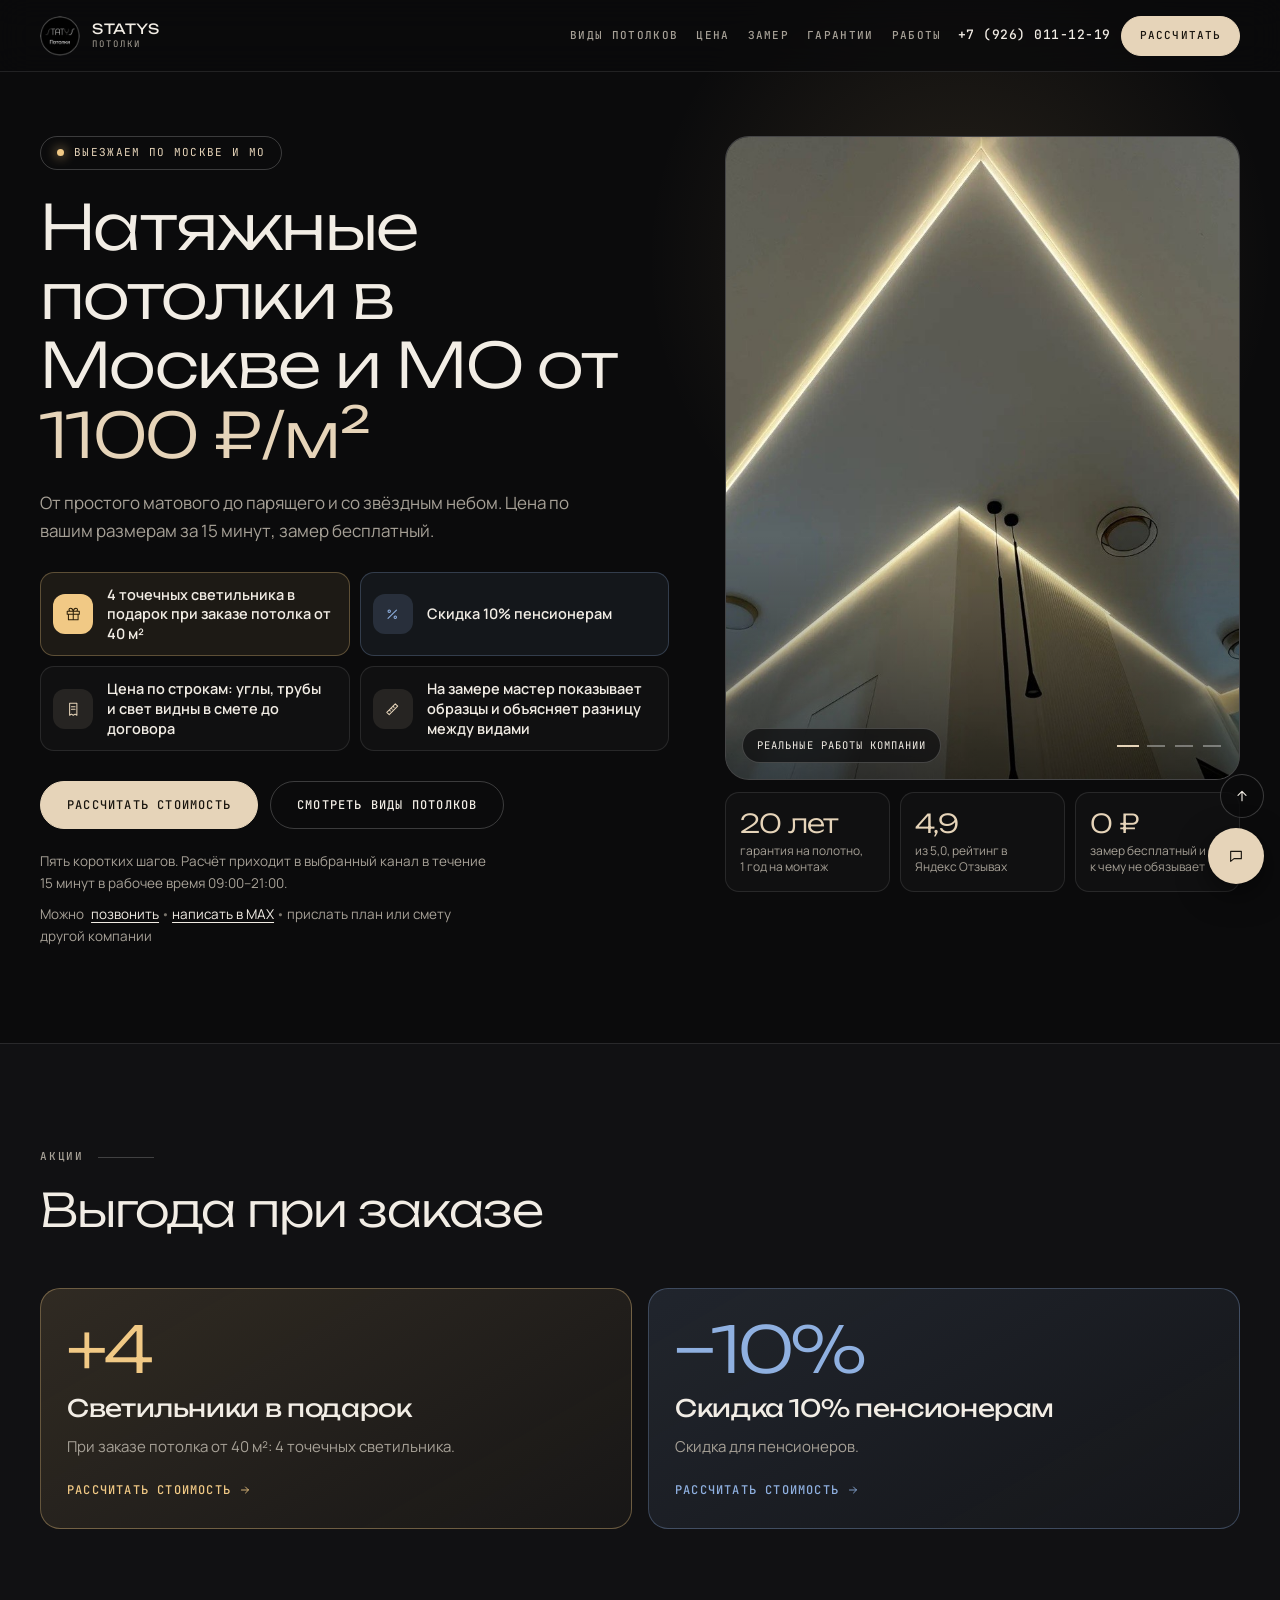
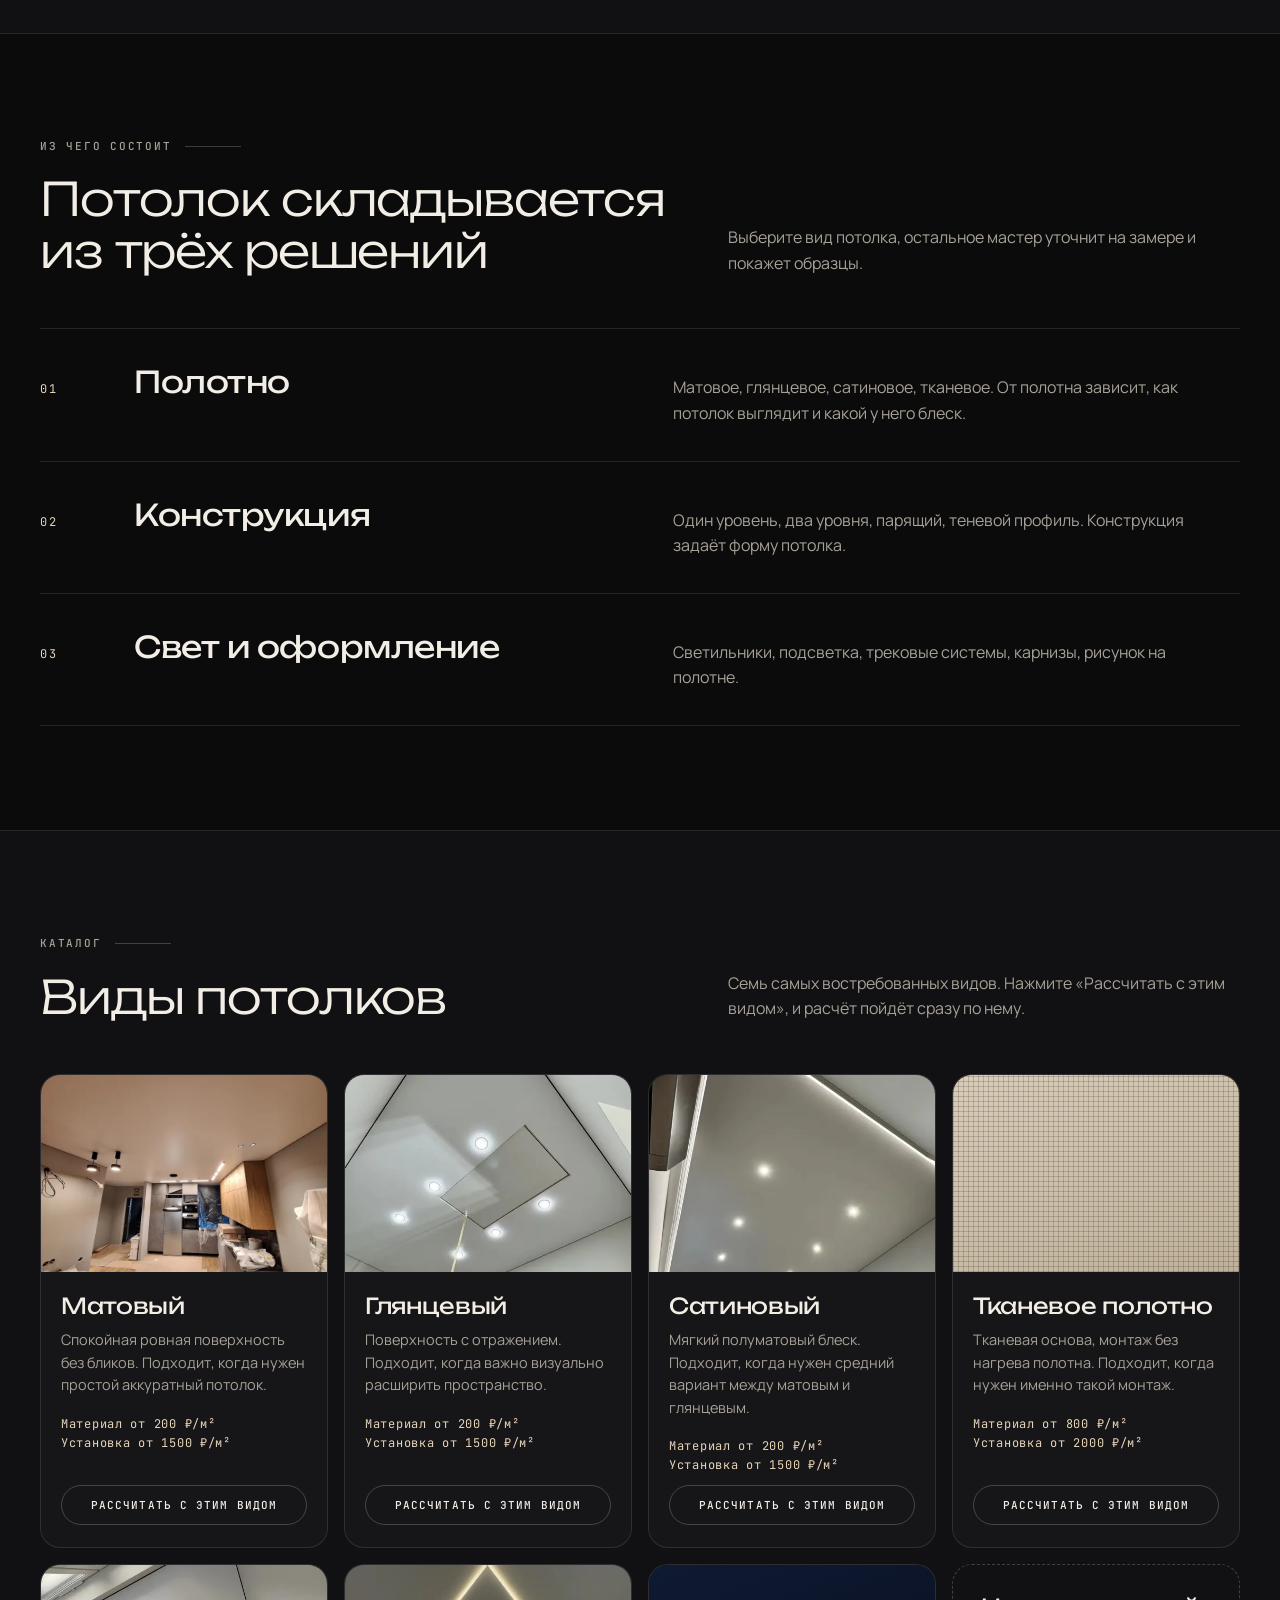
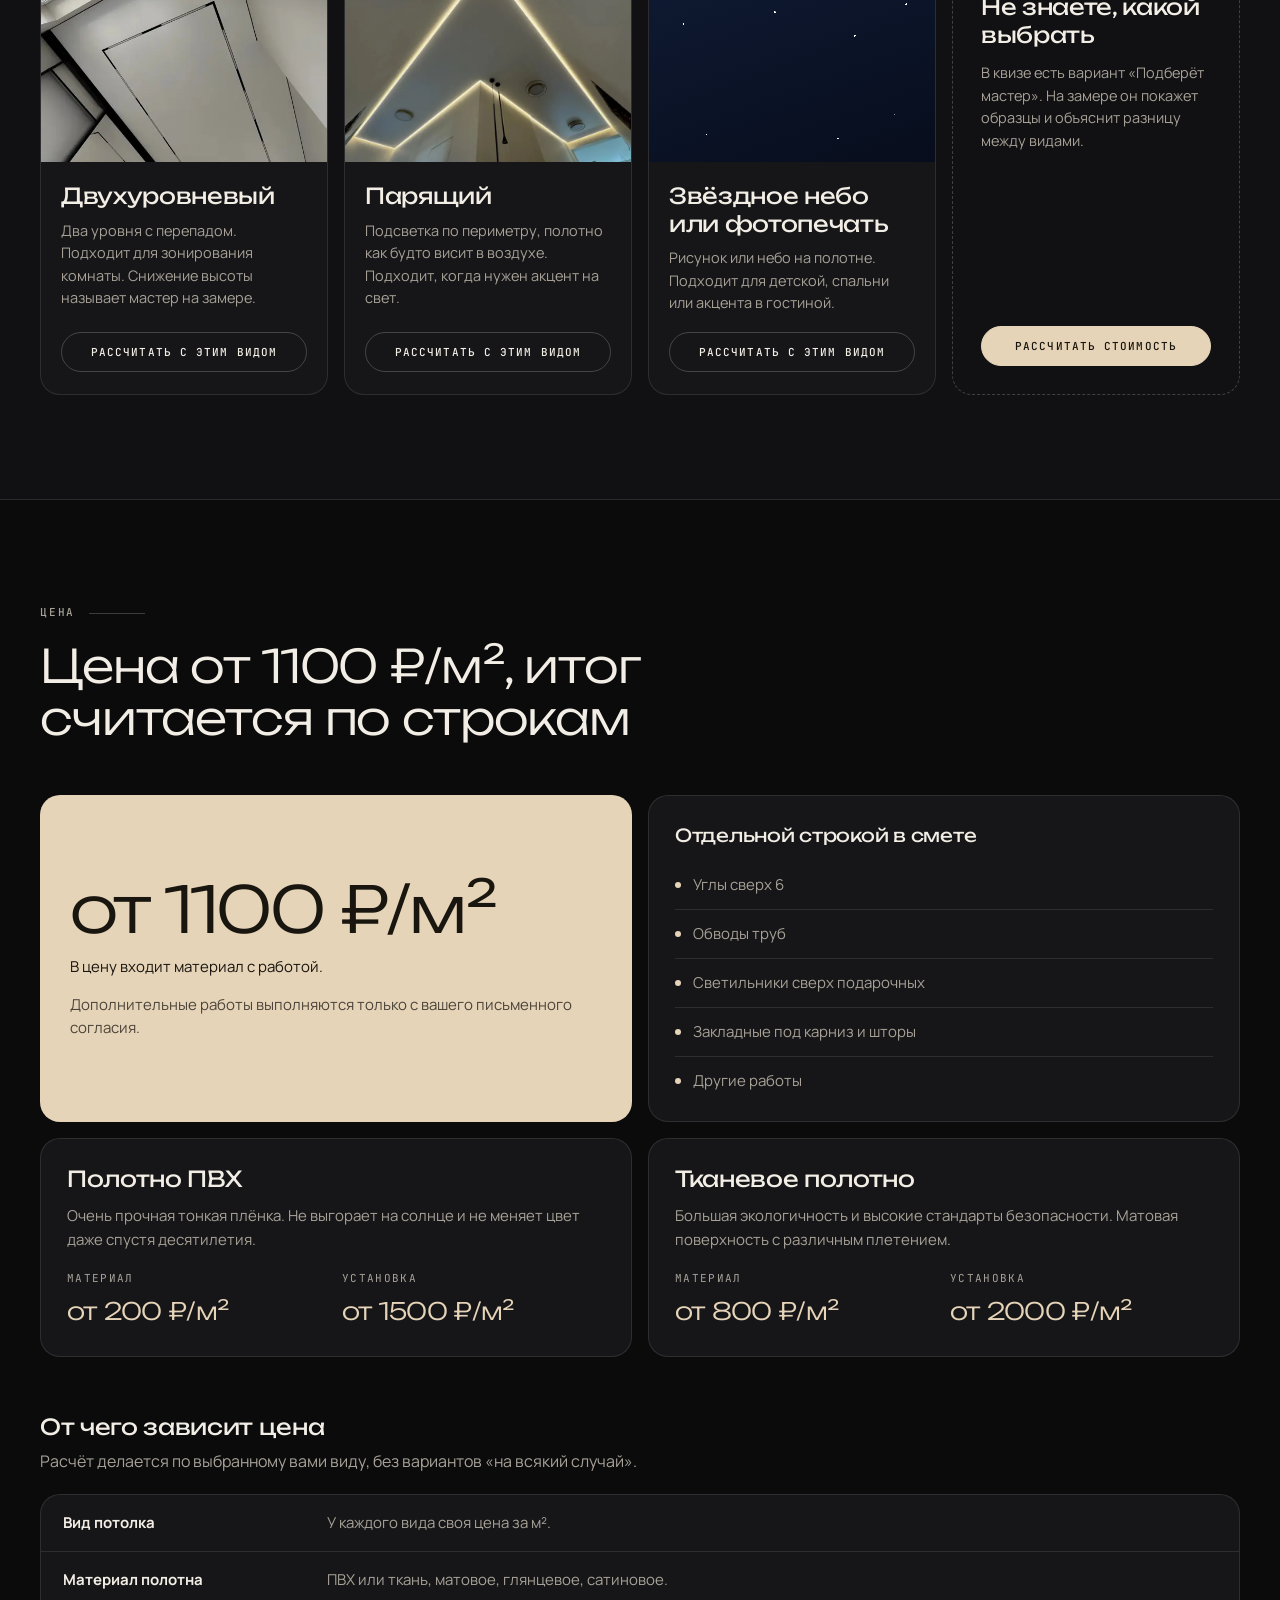
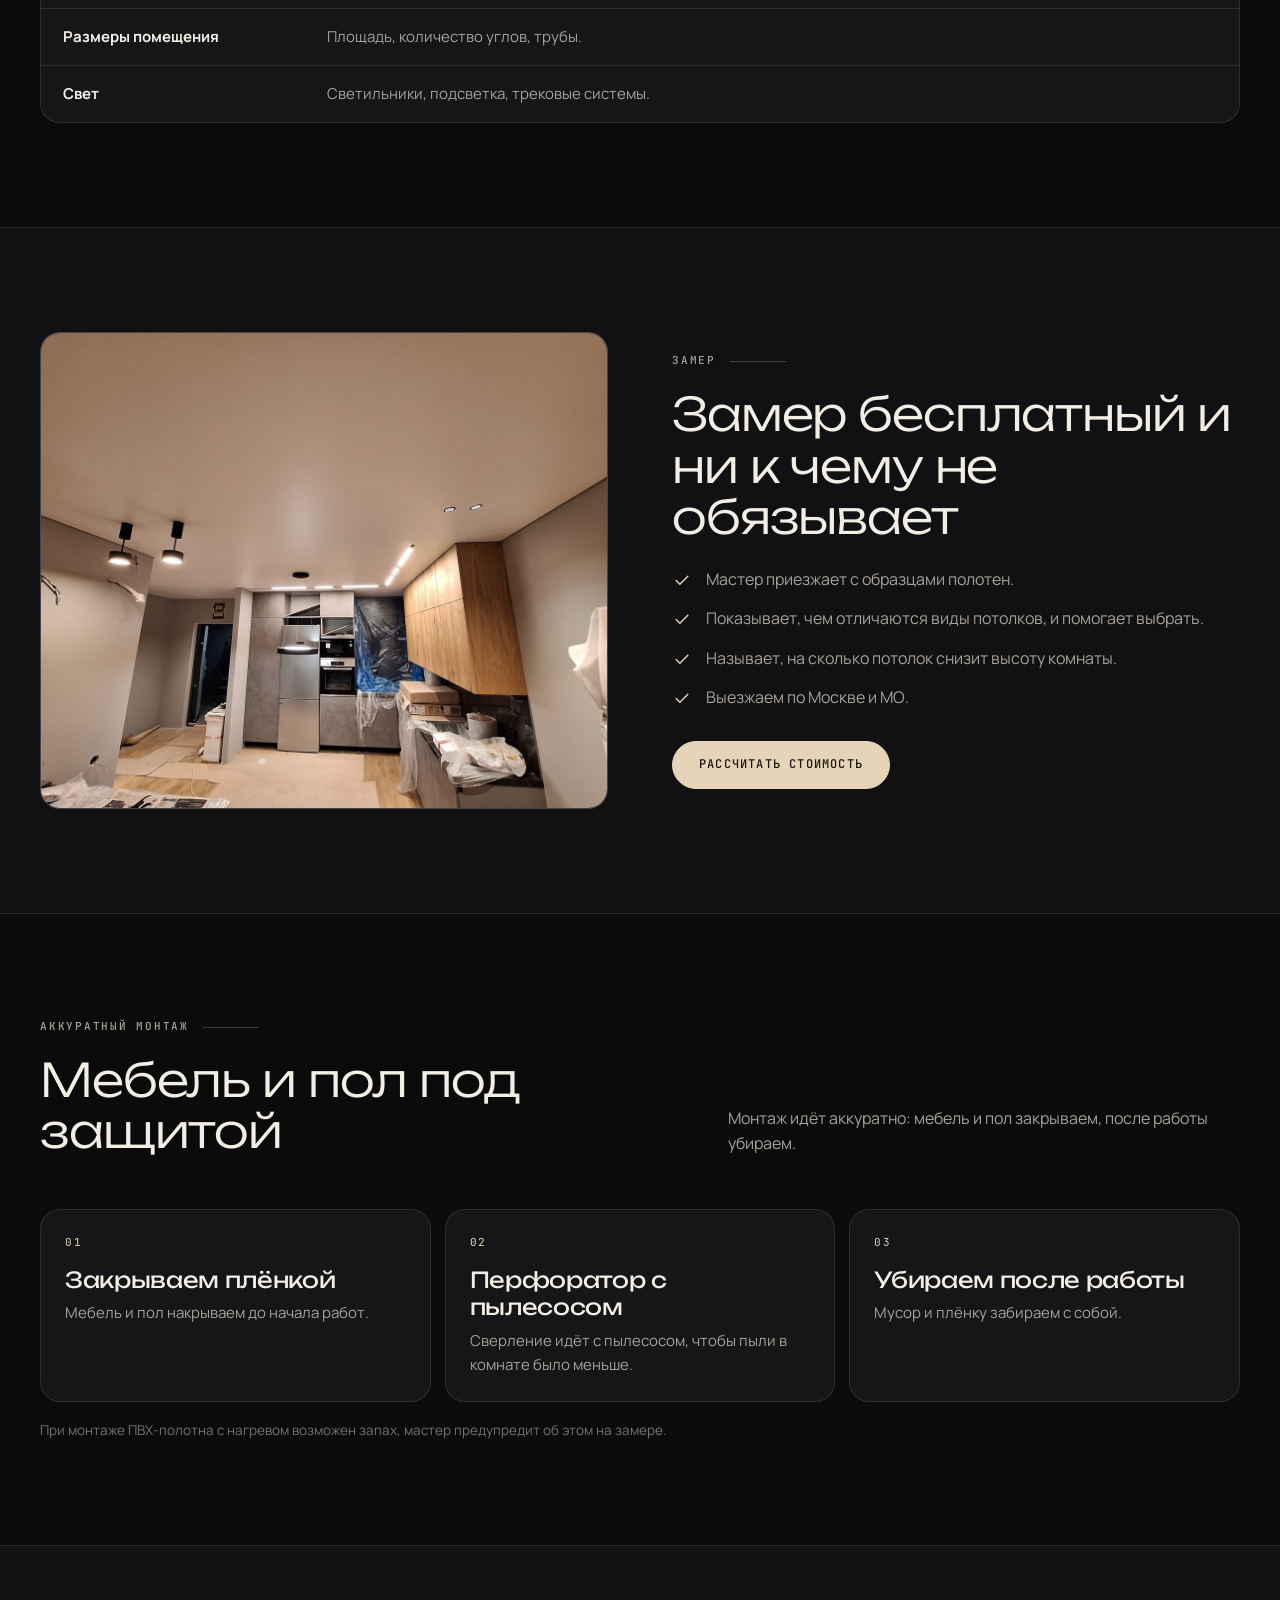
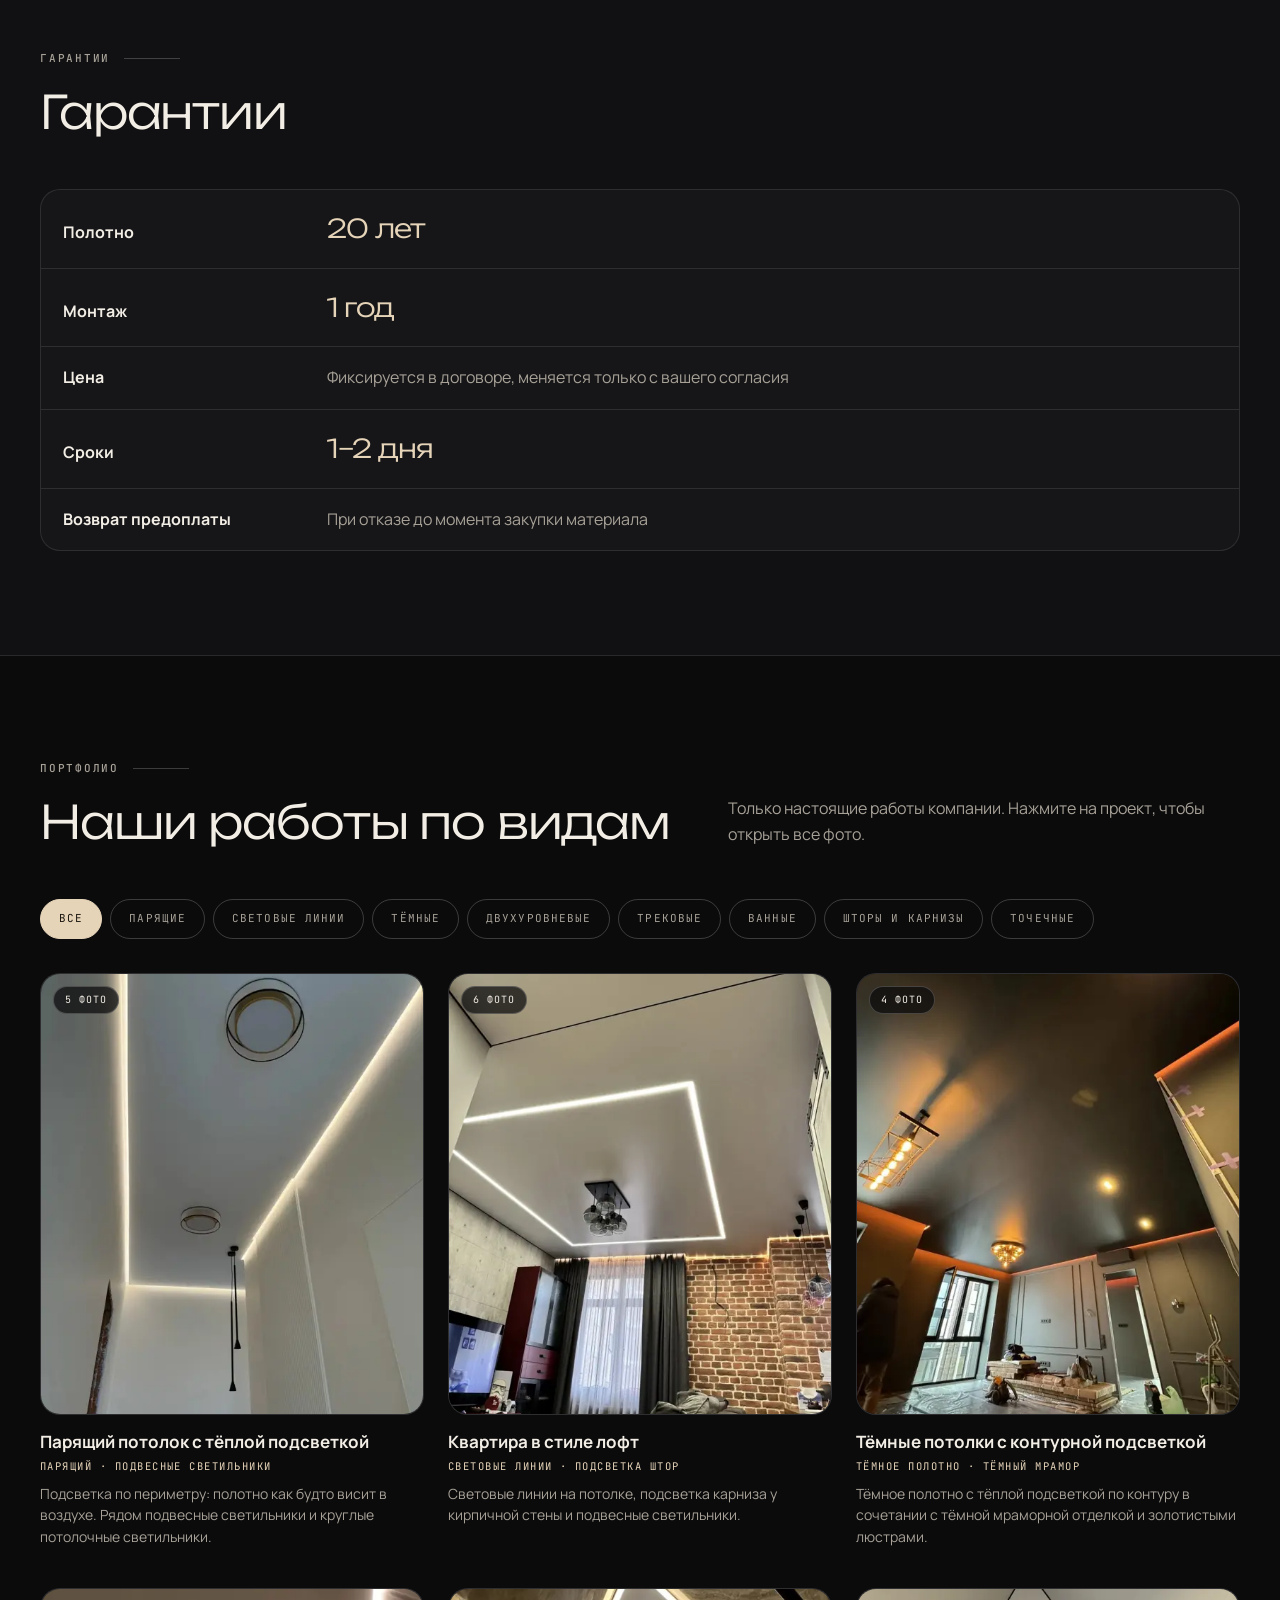
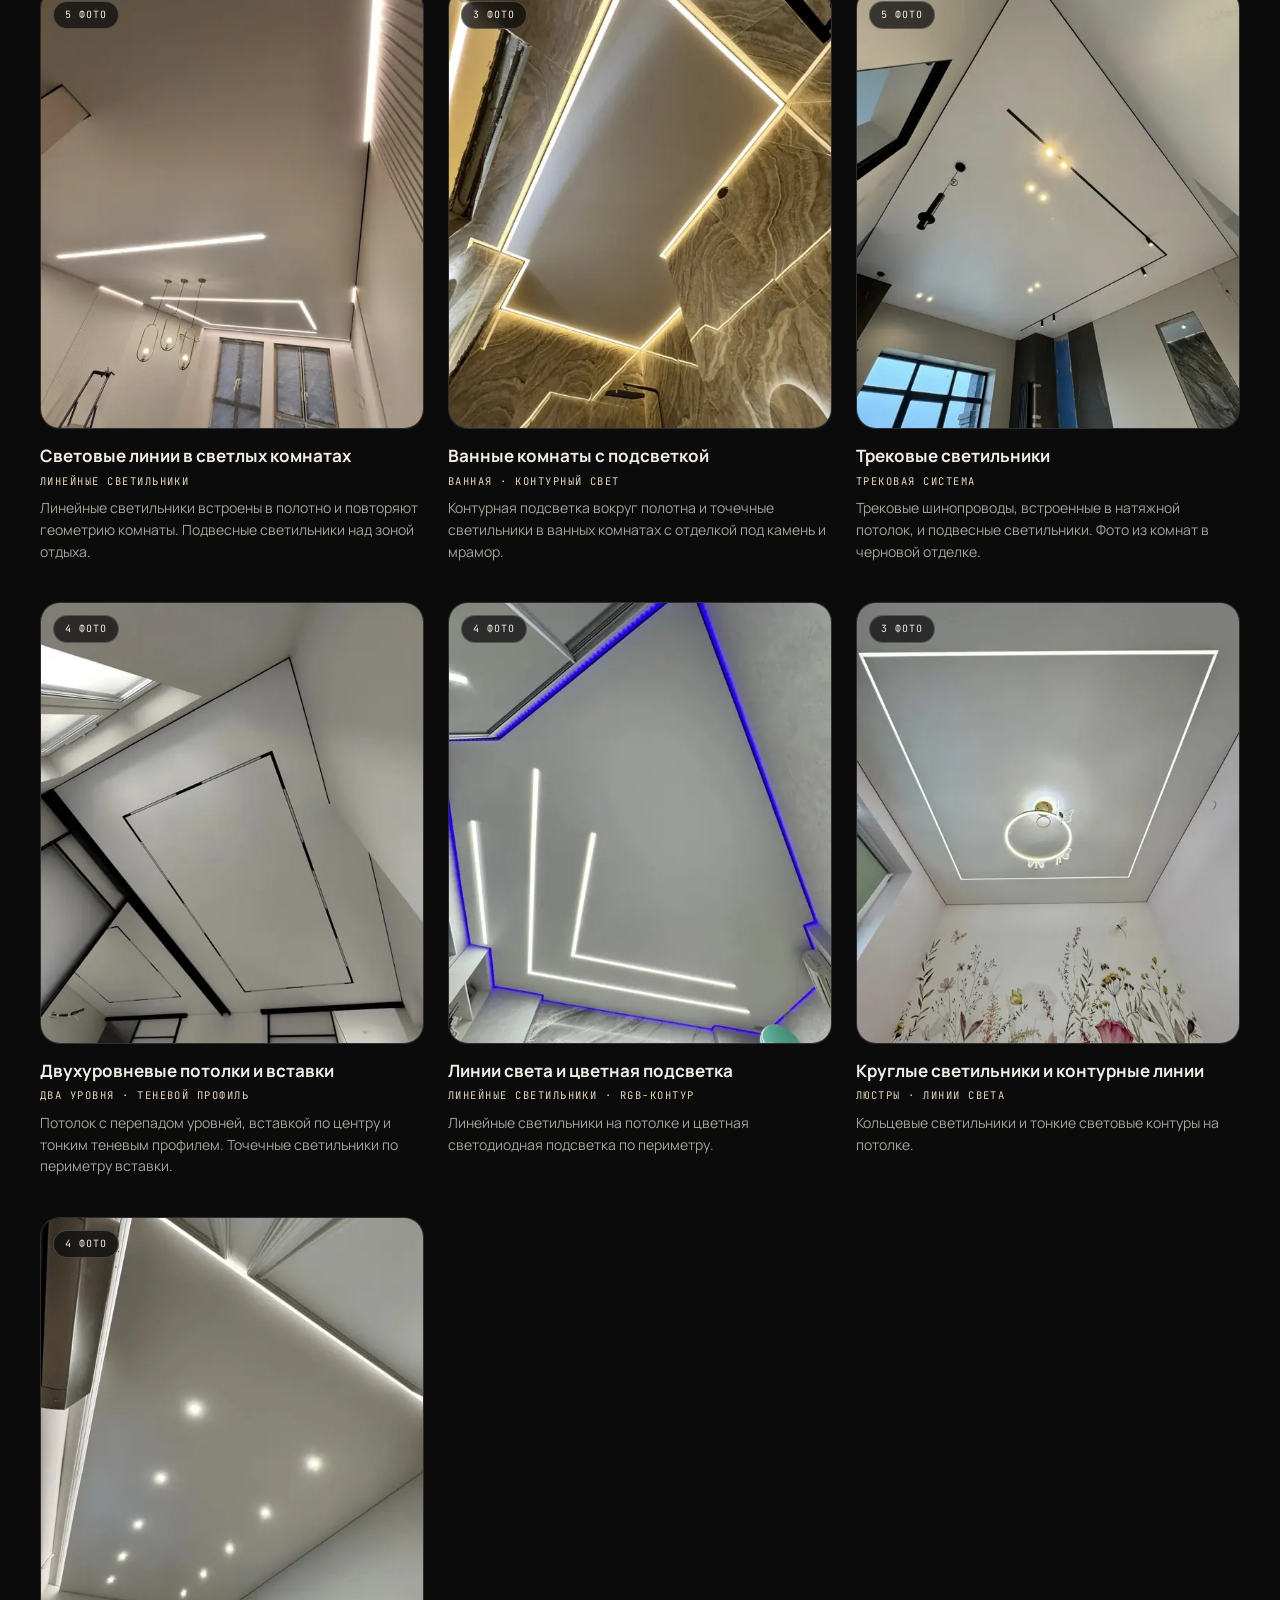
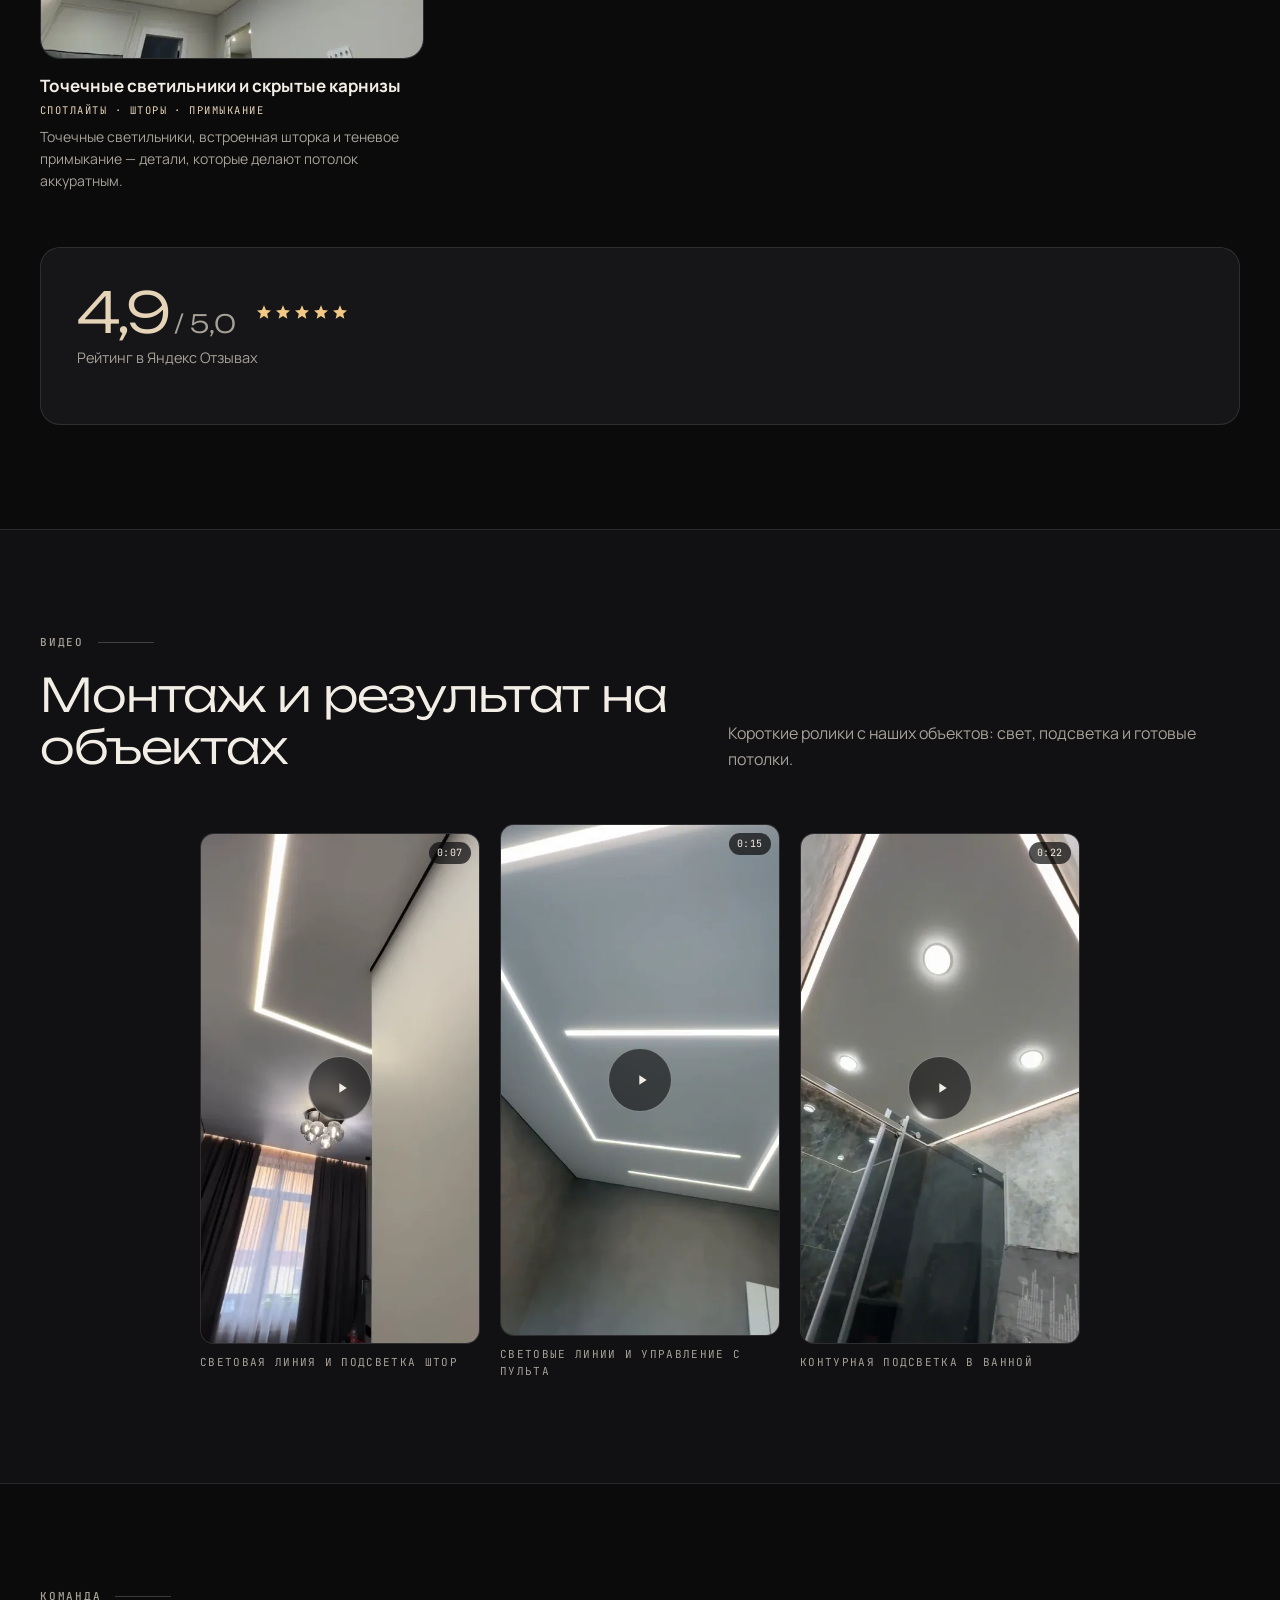
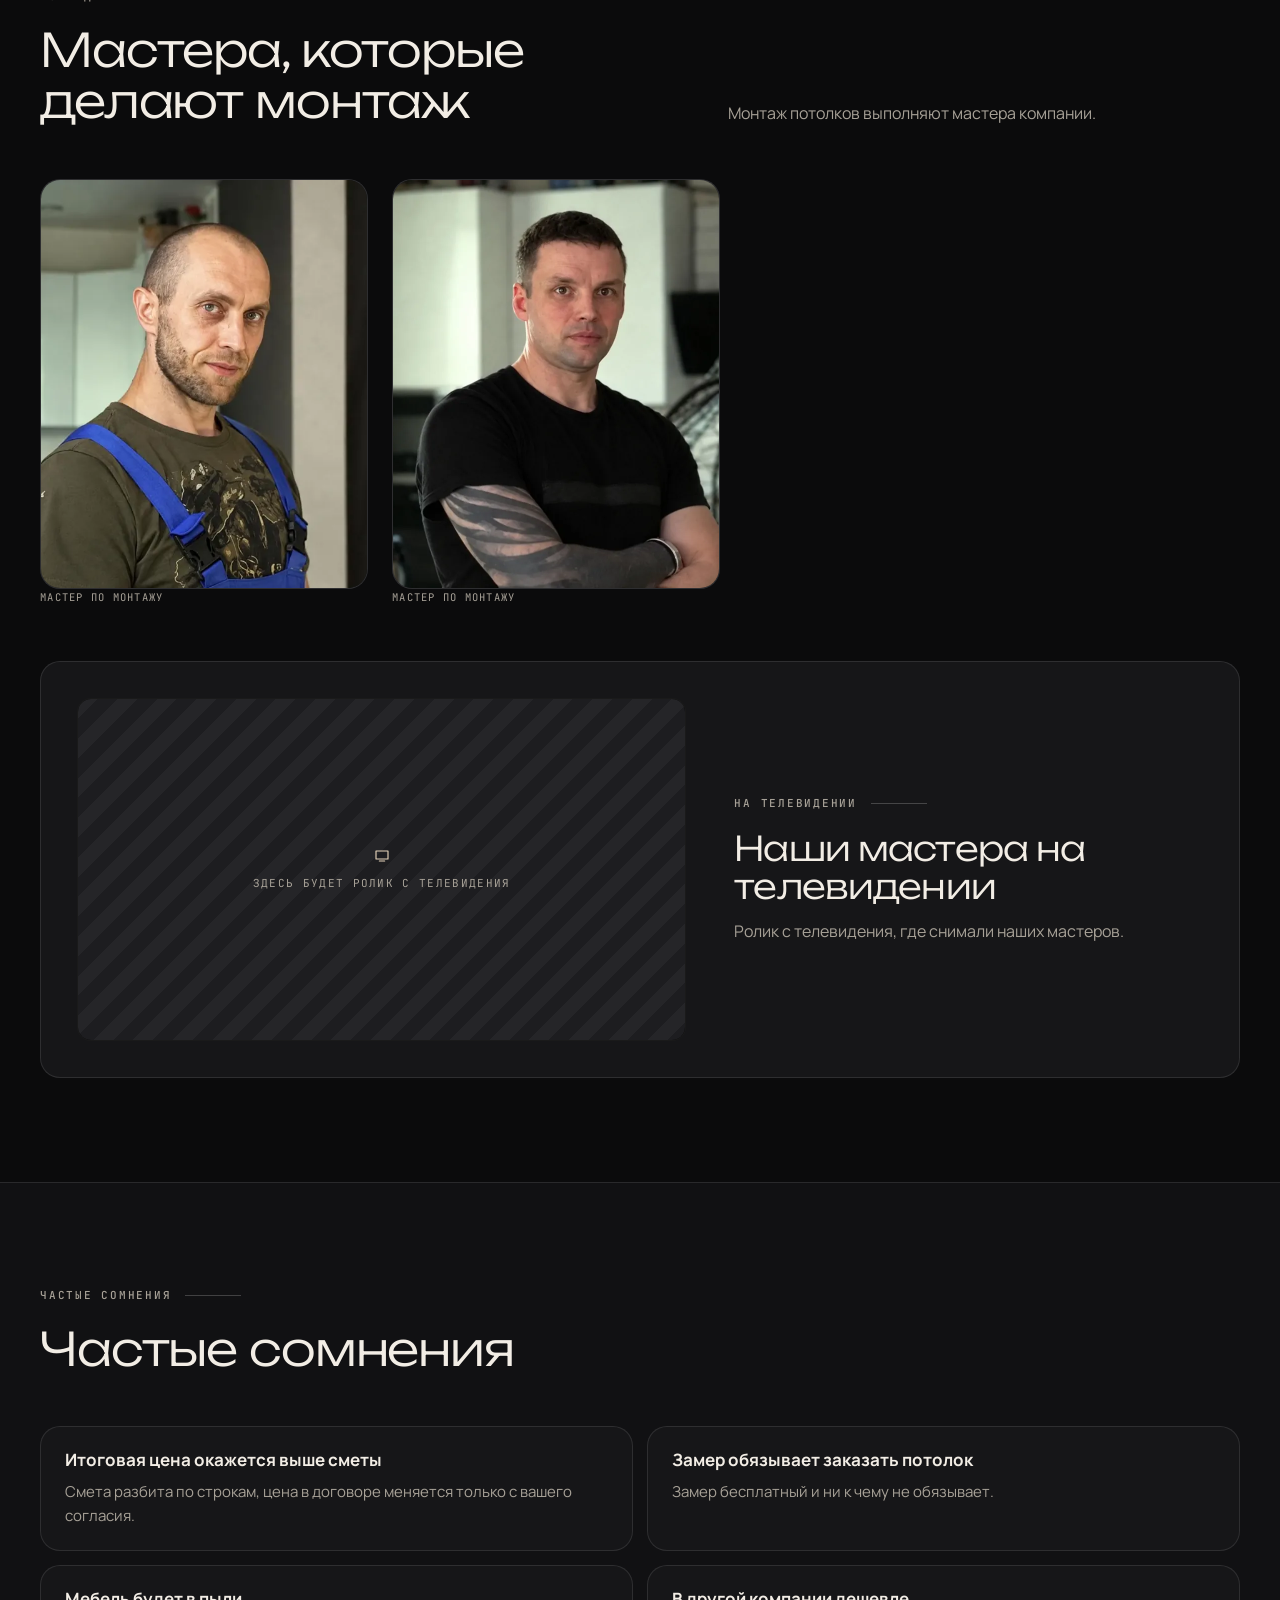
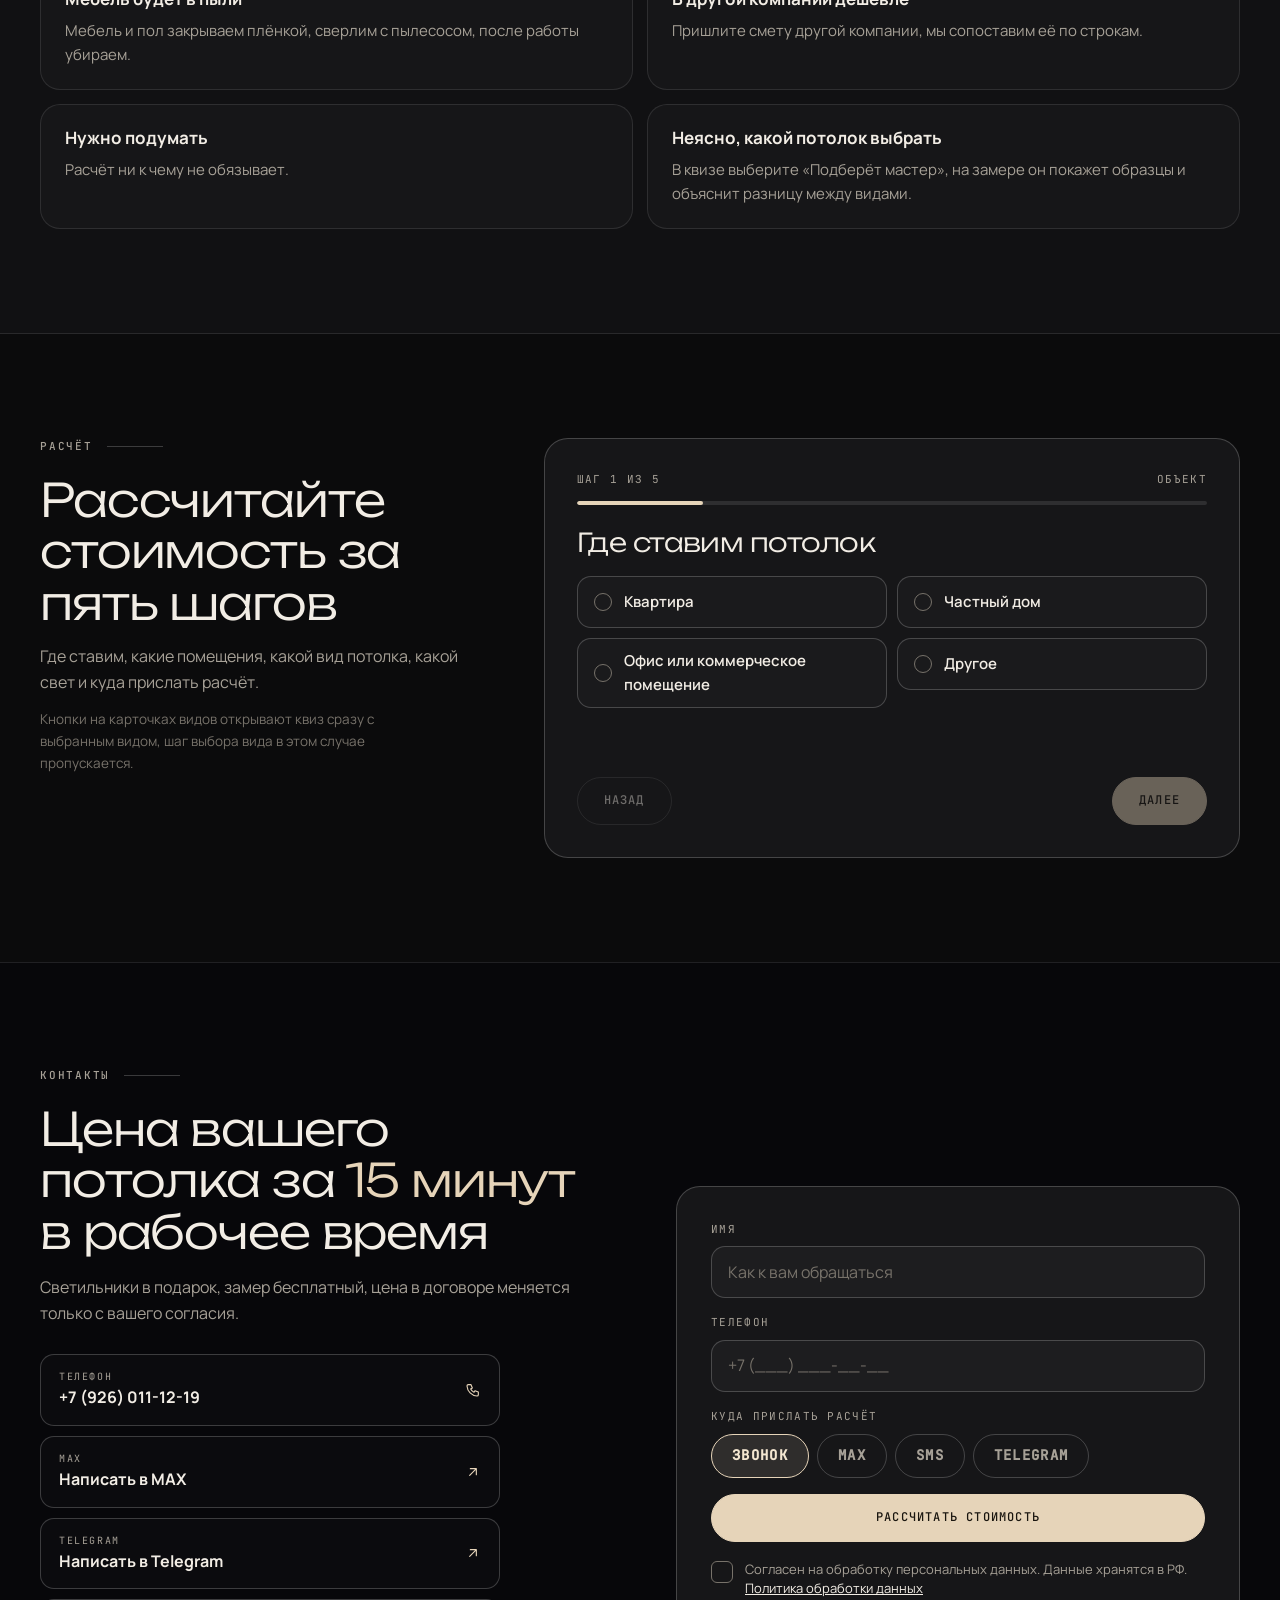
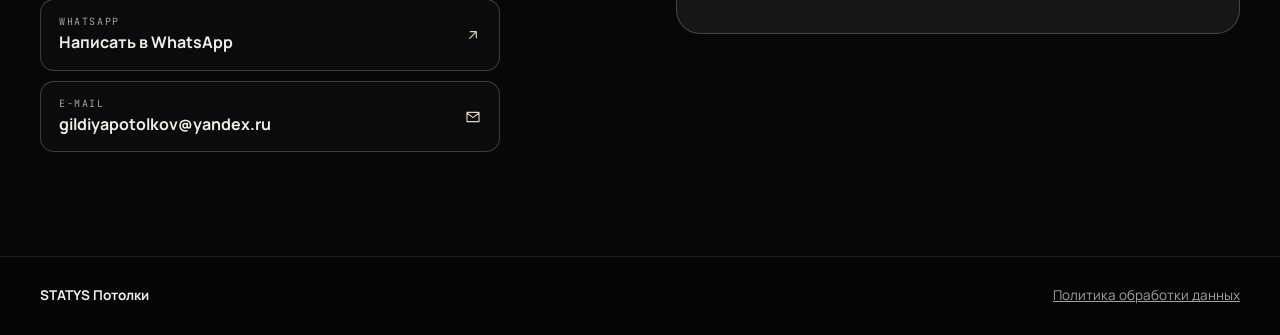
==== commit 1ced8378: "Внести контакты, цены по материалам, виджет отзывов и фото мастеров Телефон, MAX, Telegram, WhatsApp" ====
--- a/index.html
+++ b/index.html
@@ -291,6 +291,19 @@
       </div>
     </div>
 
+    <div class="materials">
+      <article class="material reveal">
+        <h3 class="h3">Полотно ПВХ</h3>
+        <p>Очень прочная тонкая плёнка. Не выгорает на солнце и не меняет цвет даже спустя десятилетия.</p>
+        <dl><div><dt>Материал</dt><dd>от 200 ₽/м²</dd></div><div><dt>Установка</dt><dd>от 1500 ₽/м²</dd></div></dl>
+      </article>
+      <article class="material reveal">
+        <h3 class="h3">Тканевое полотно</h3>
+        <p>Большая экологичность и высокие стандарты безопасности. Матовая поверхность с различным плетением.</p>
+        <dl><div><dt>Материал</dt><dd>от 800 ₽/м²</dd></div><div><dt>Установка</dt><dd>от 2000 ₽/м²</dd></div></dl>
+      </article>
+    </div>
+
     <div class="spec reveal">
       <h3 class="h3">От чего зависит цена</h3>
       <p>Расчёт делается по выбранному вами виду, без вариантов «на всякий случай».</p>
@@ -376,7 +389,7 @@
         <p style="margin-top:18px"><a class="btn btn--sm" data-link="yandexReviews" target="_blank" rel="noopener" hidden>Читать отзывы <svg class="ico" aria-hidden="true"><use href="#i-ext"/></svg></a></p>
       </div>
       <div class="reviews__embed" id="reviews-embed">
-        <div class="dev-note" data-dev-note>Здесь будет вставка с кодом от сервиса, который загружает отзывы из Яндекса. Адрес виджета указывается в файле assets/js/config.js (поле yandexReviewsEmbed).</div>
+        <div class="dev-note" data-dev-note>Здесь будет вставка с кодом от сервиса, который загружает отзывы из Яндекса. Код виджета указывается в файле assets/js/config.js (поле reviewsWidget).</div>
       </div>
     </div>
   </div>
--- a/assets/css/style.css
+++ b/assets/css/style.css
@@ -974,3 +974,20 @@
 .consent input:focus-visible { outline: 2px solid var(--accent); outline-offset: 2px; }
 
 @media (max-width: 559px) { .work__img { aspect-ratio: 1 / 1; } }
+
+/* ---------- Цены по материалам, мастера ---------- */
+.type-card__price { white-space: pre-line; line-height: 1.6; }
+
+.materials { display: grid; gap: 16px; margin-top: 16px; }
+.material { padding: 26px; border: 1px solid var(--line); border-radius: var(--radius); background: var(--card); display: flex; flex-direction: column; gap: 12px; }
+.material p { color: var(--muted); font-size: 15px; }
+.material dl { margin: 6px 0 0; display: grid; grid-template-columns: 1fr 1fr; gap: 12px; }
+.material dt { font-family: var(--font-mono); font-size: 11px; letter-spacing: .12em; text-transform: uppercase; color: var(--muted); }
+.material dd { margin: 4px 0 0; font-family: var(--font-head); font-weight: 300; font-size: clamp(18px, 2.6vw, 24px); letter-spacing: -.03em; color: var(--accent); }
+@media (min-width: 760px) { .materials { grid-template-columns: 1fr 1fr; } }
+
+.team-grid { max-width: 720px; }
+.team-grid .master__img { aspect-ratio: 4 / 5; }
+.team-grid .master__img img { object-position: 50% 20%; }
+.reviews__embed { min-width: 0; }
+@media (min-width: 760px) { .team-grid { grid-template-columns: repeat(2, minmax(0, 1fr)); max-width: 680px; gap: 24px; } }
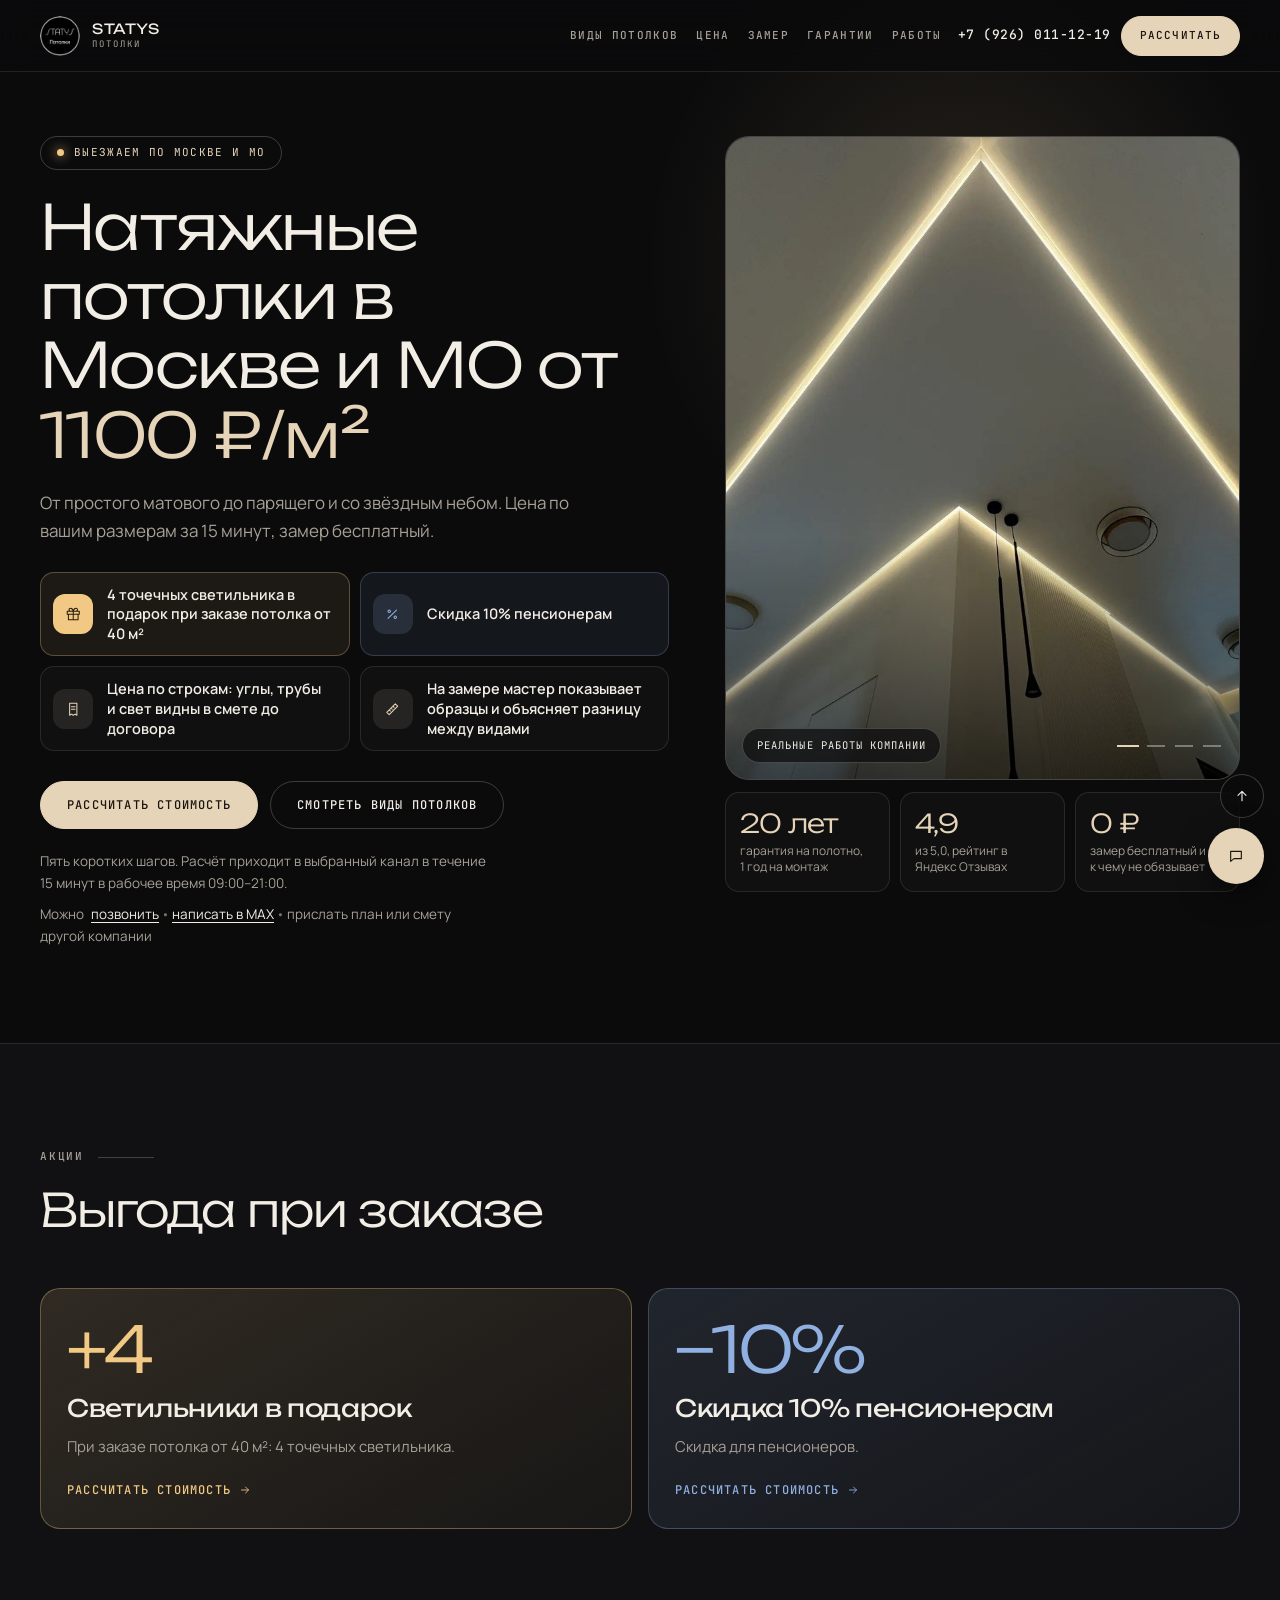
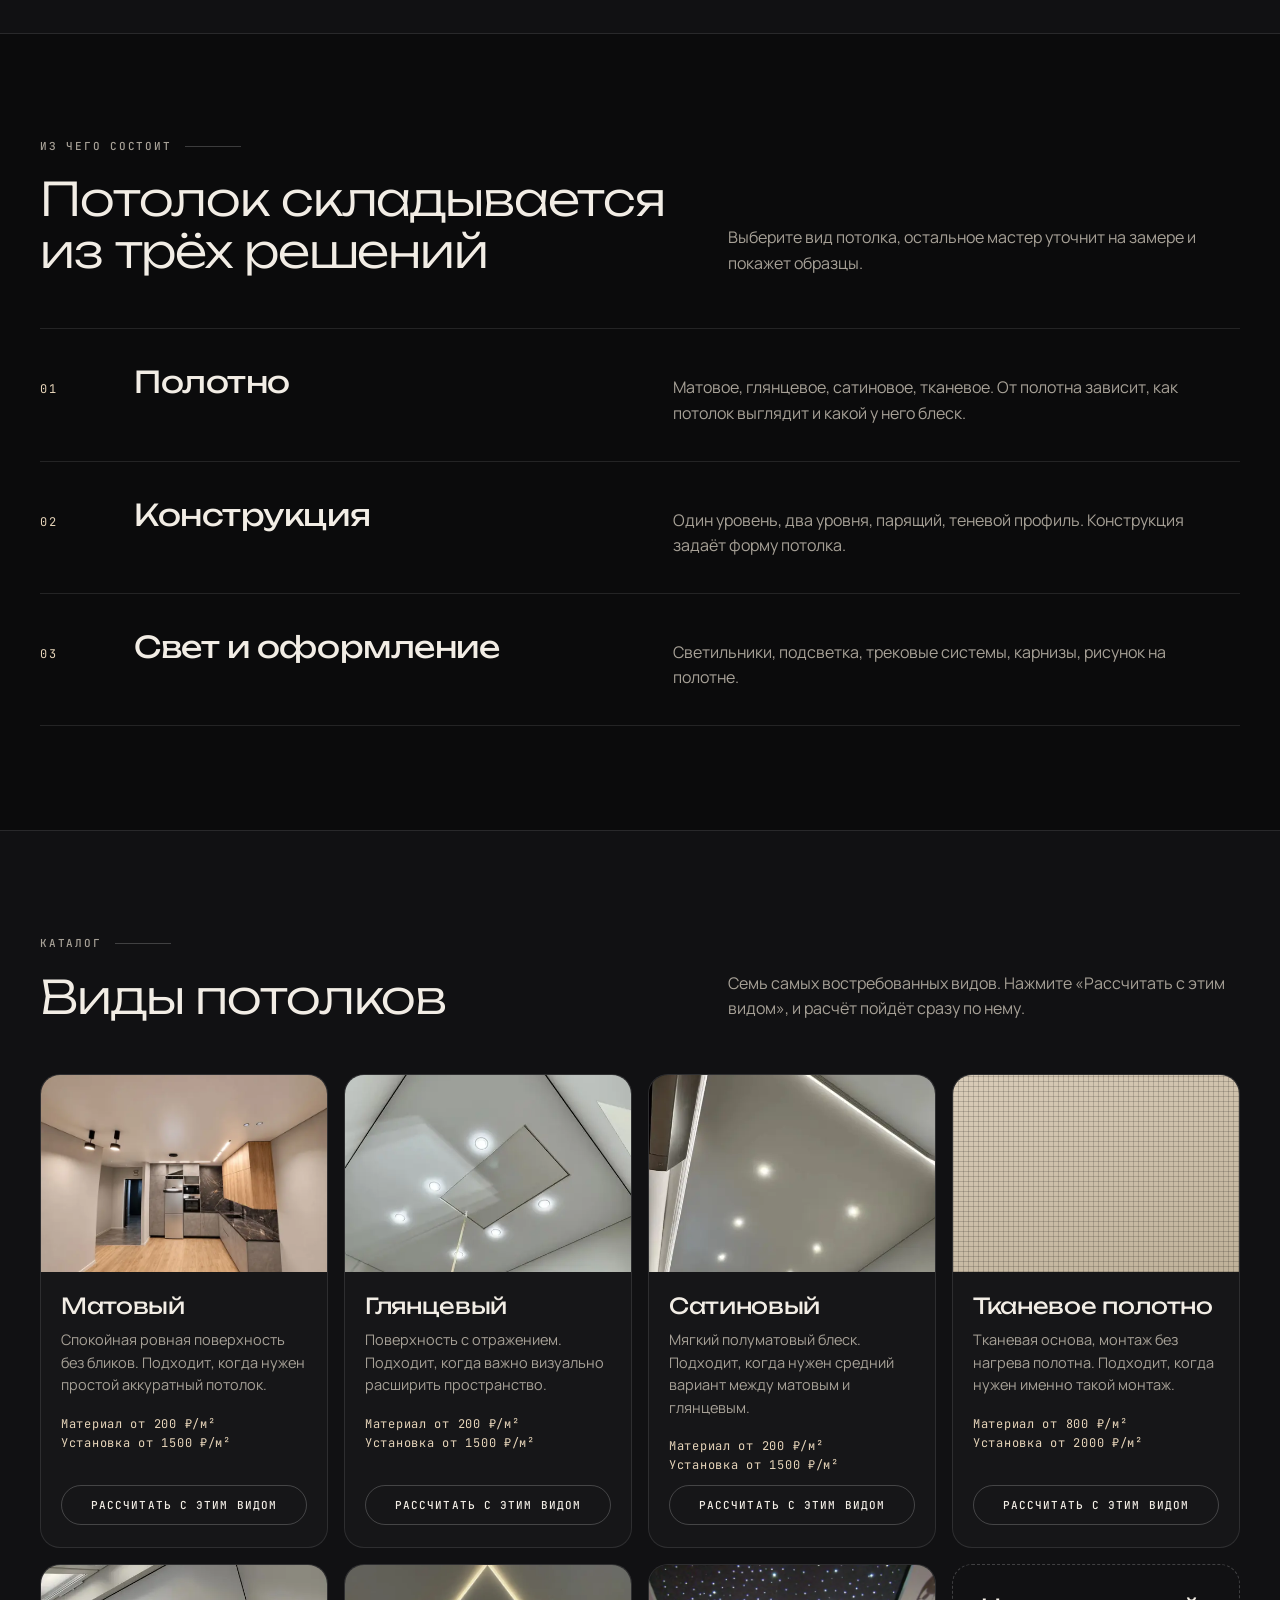
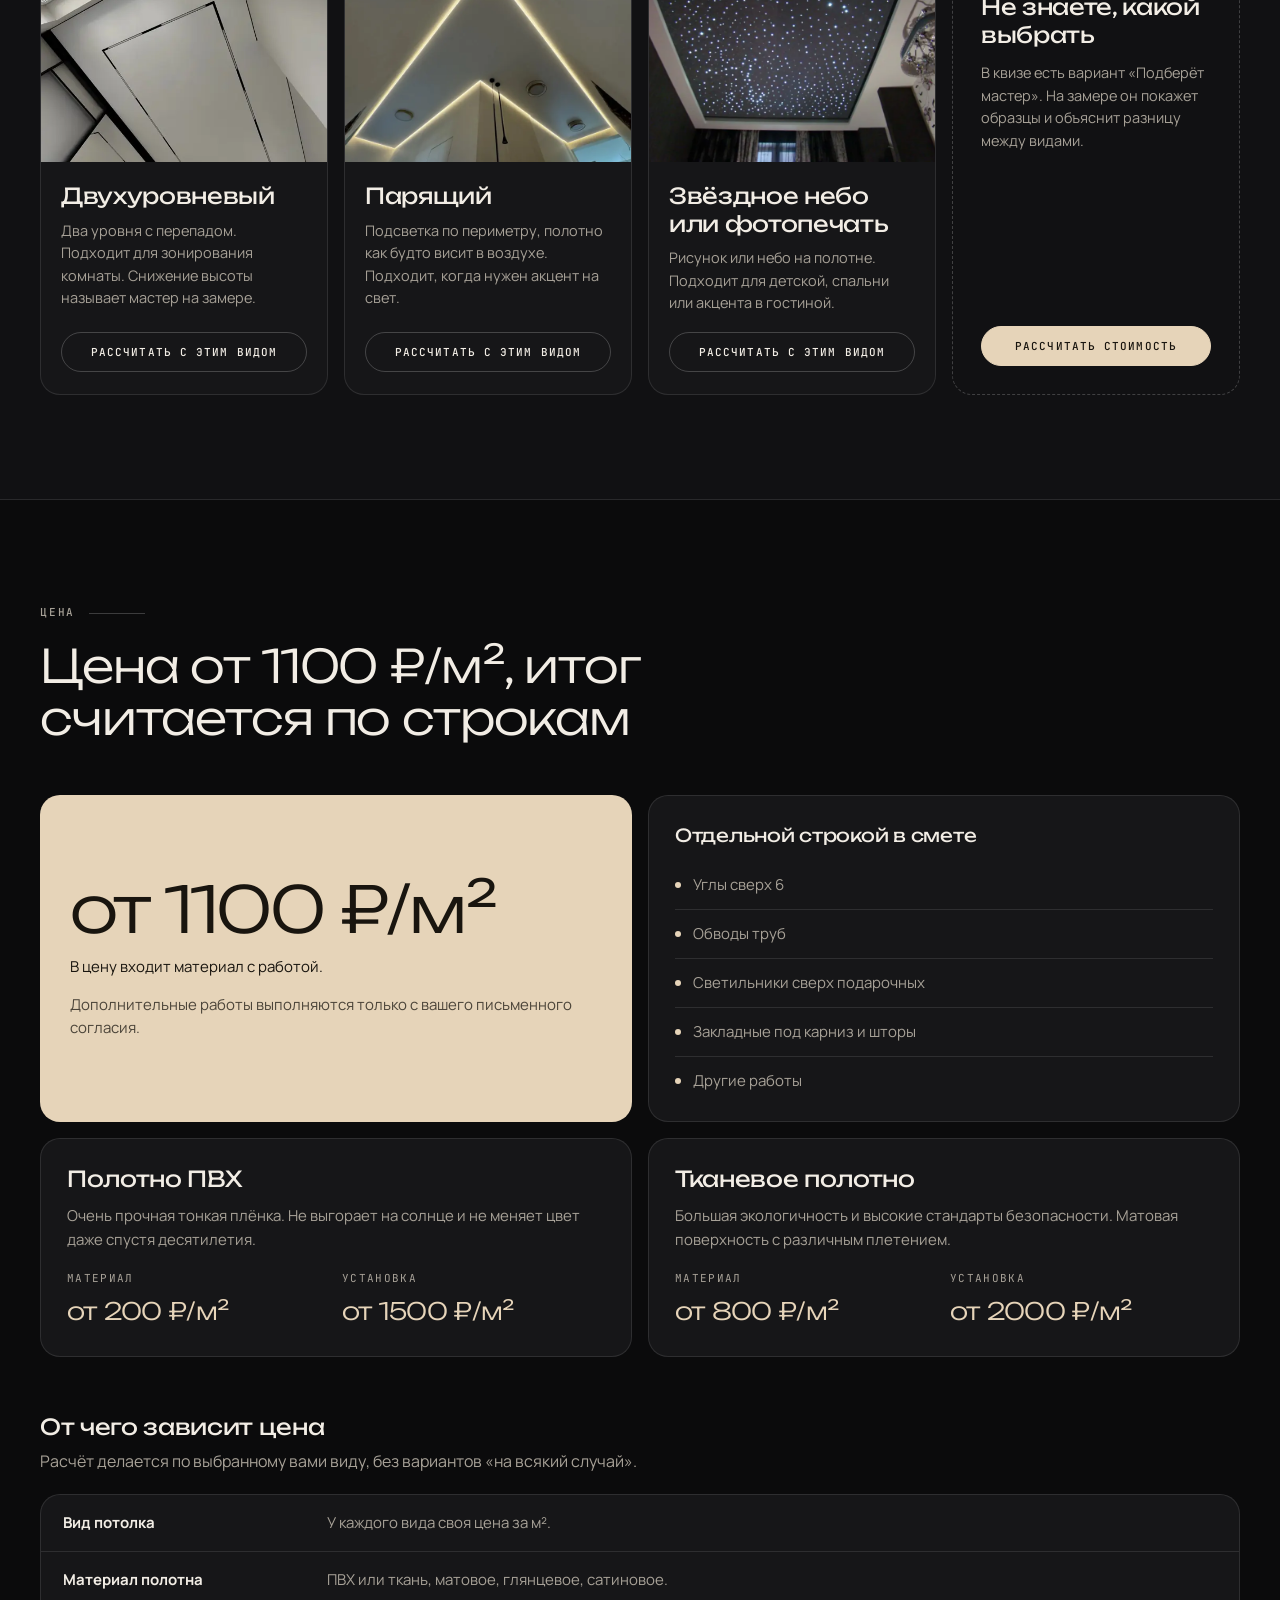
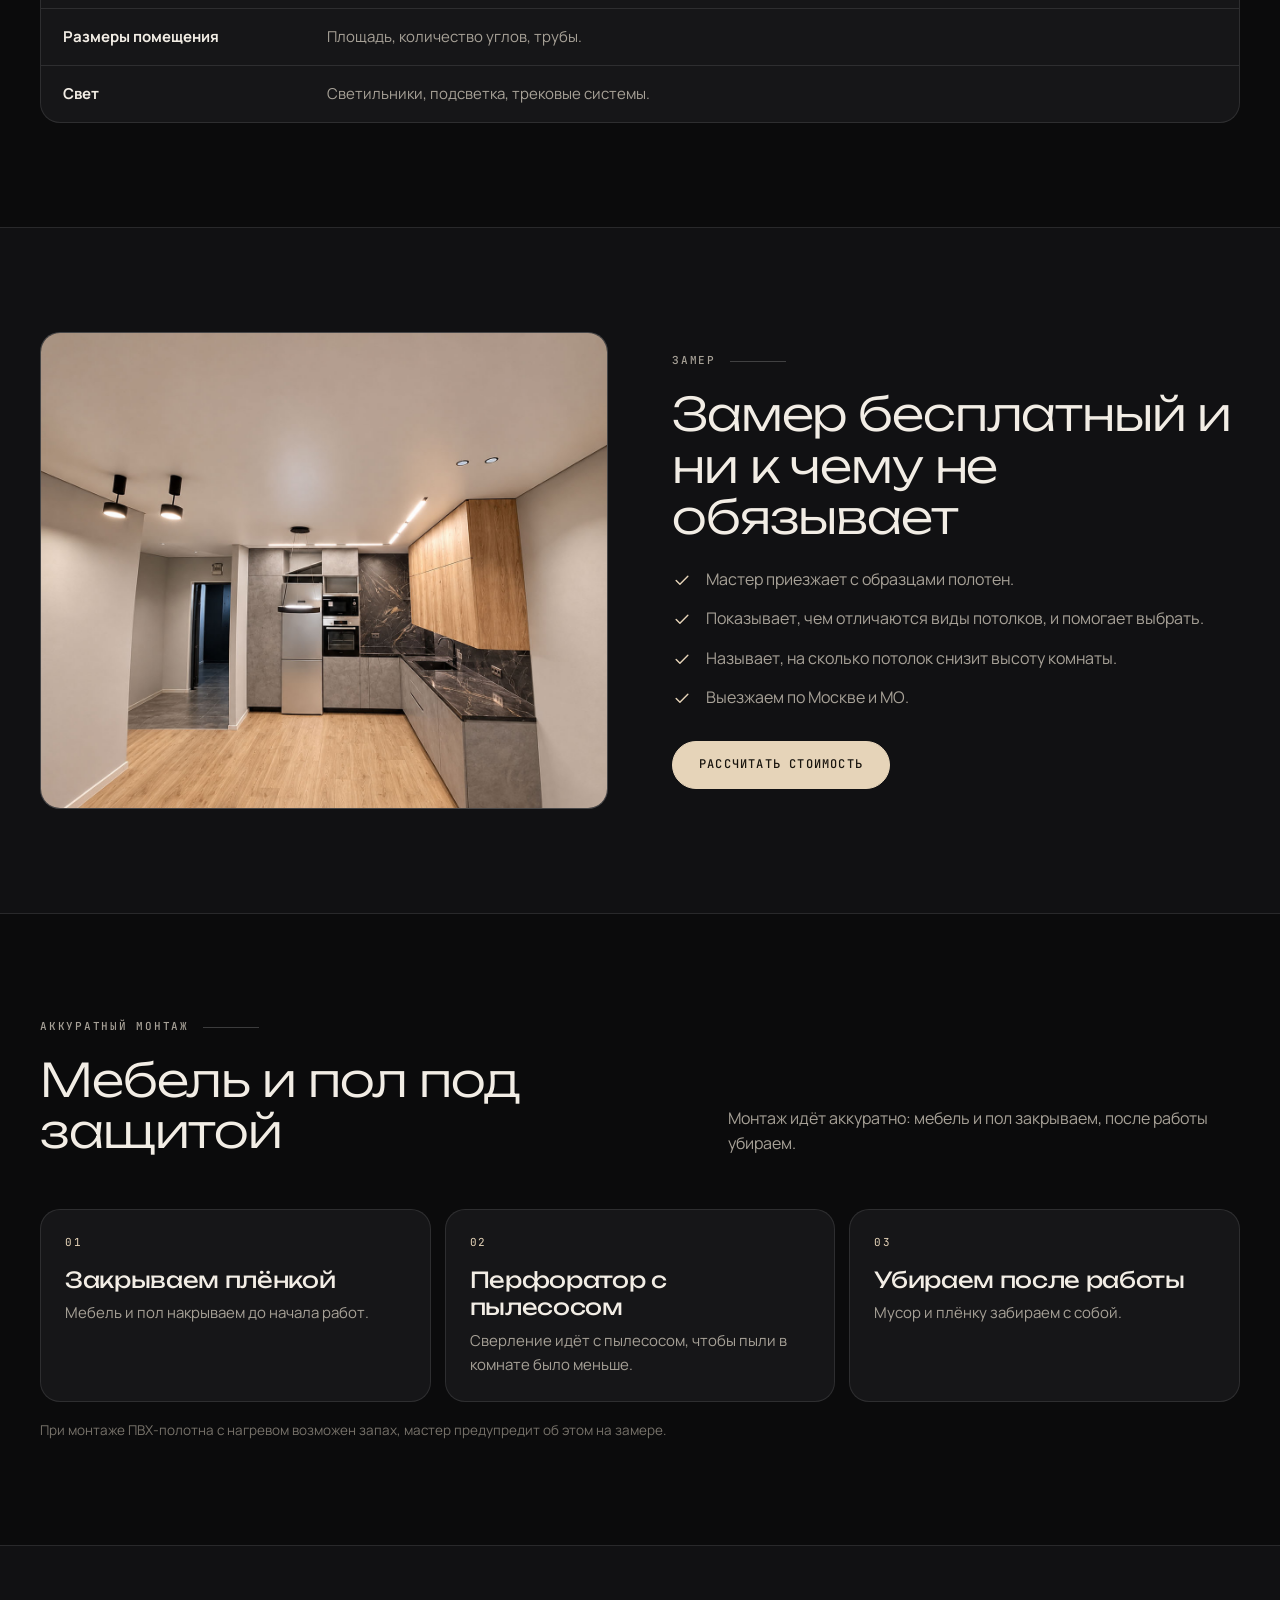
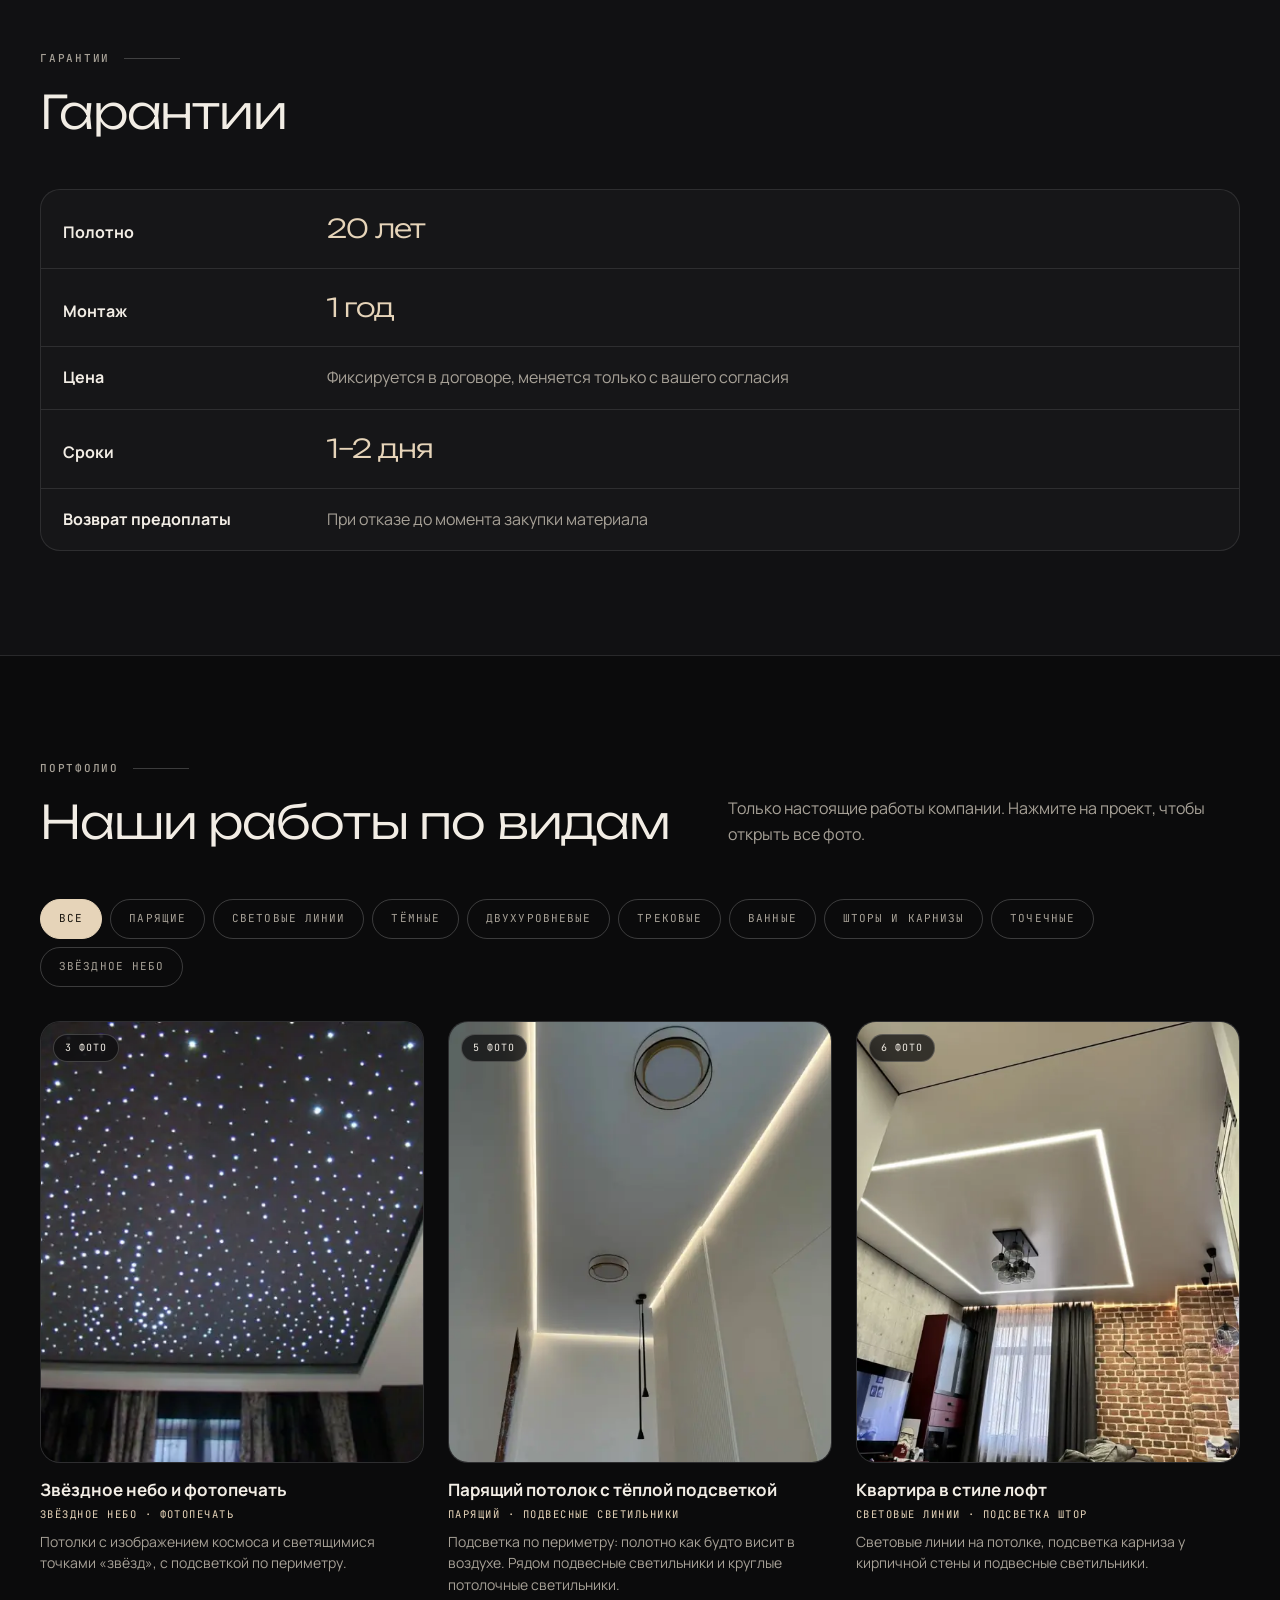
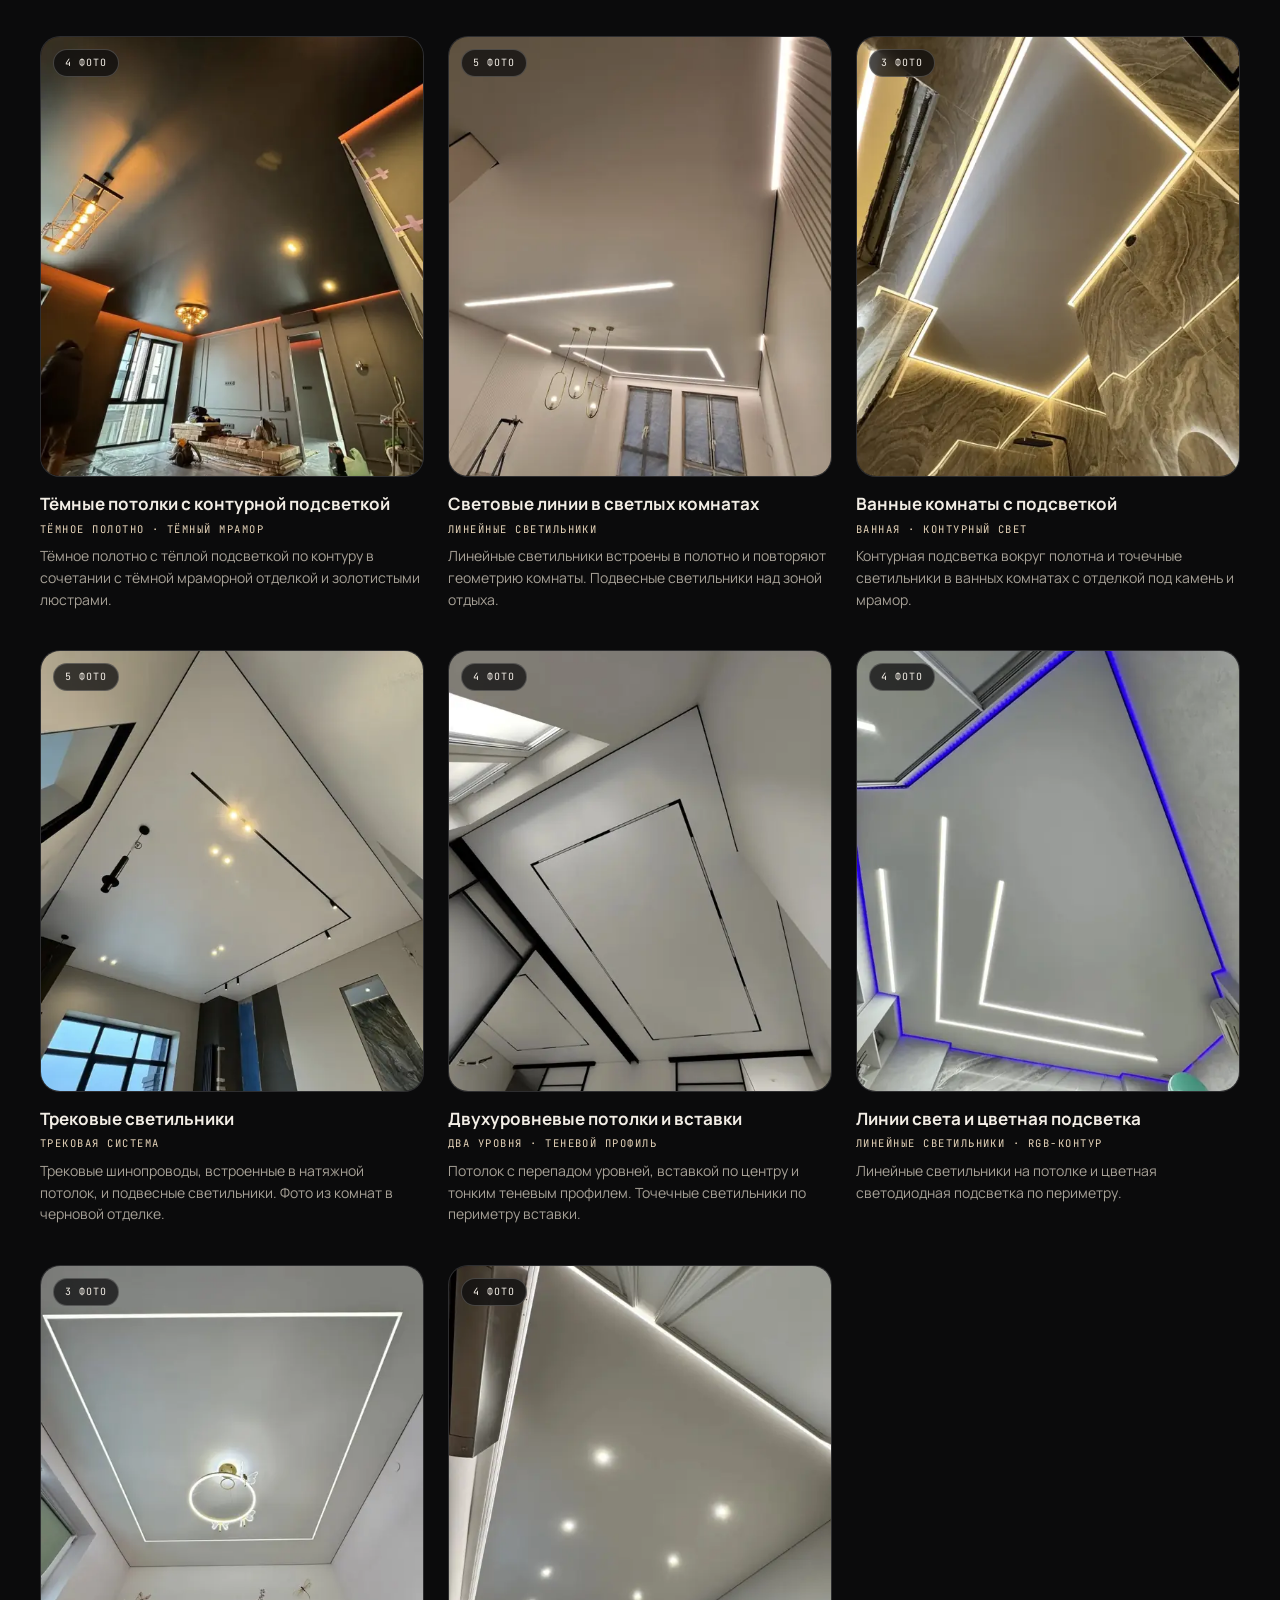
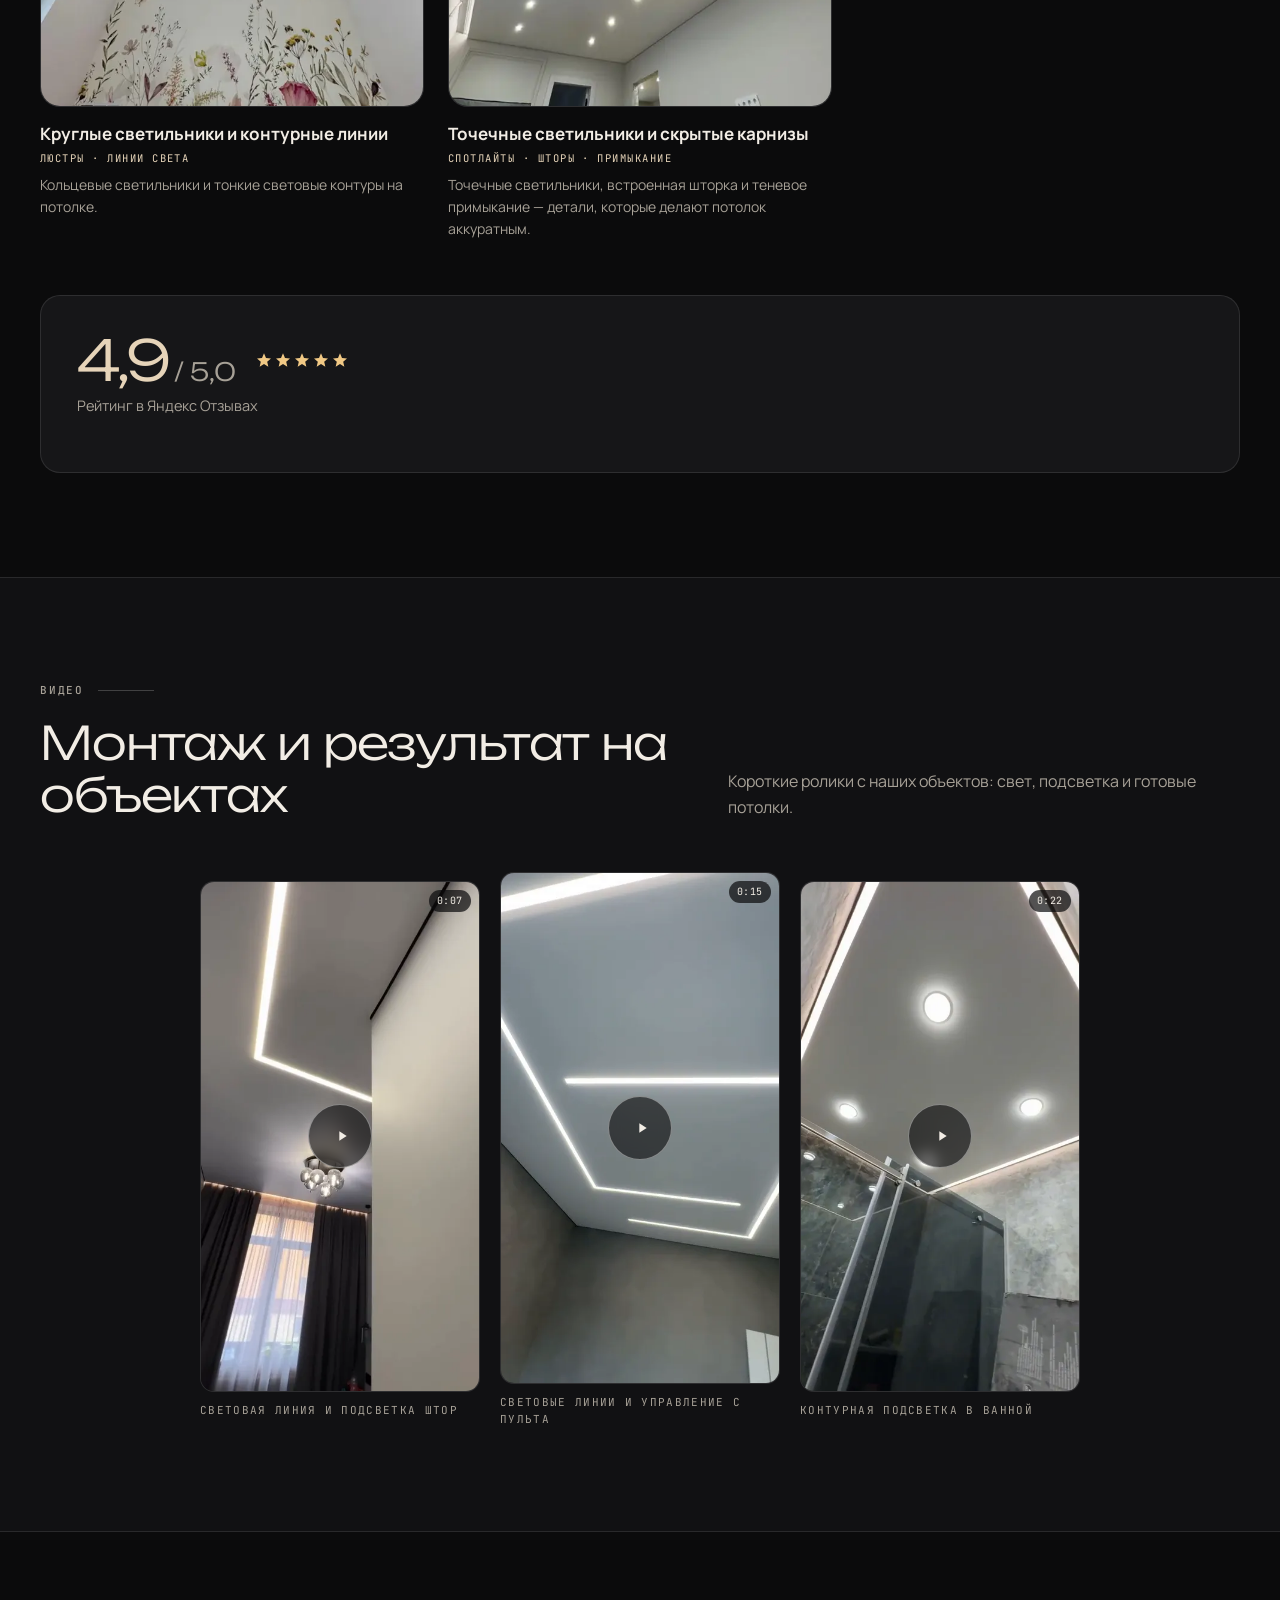
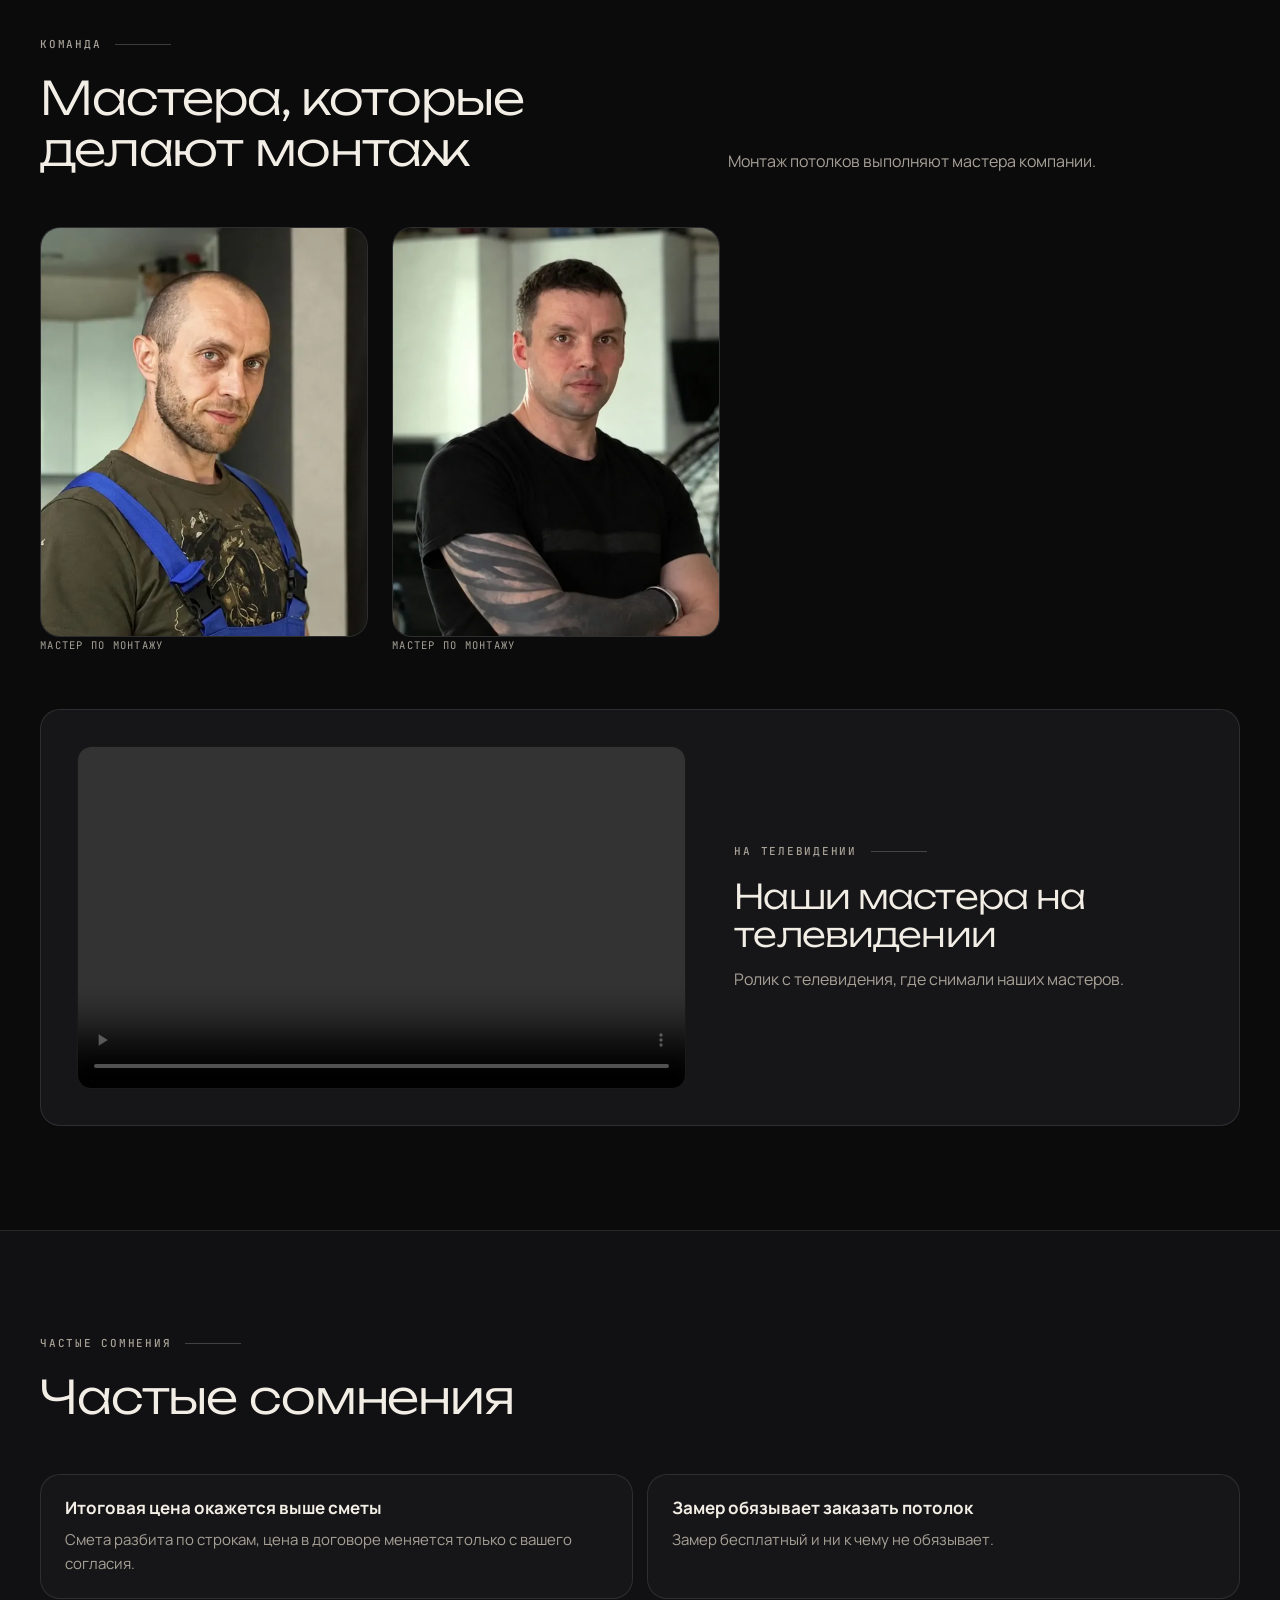
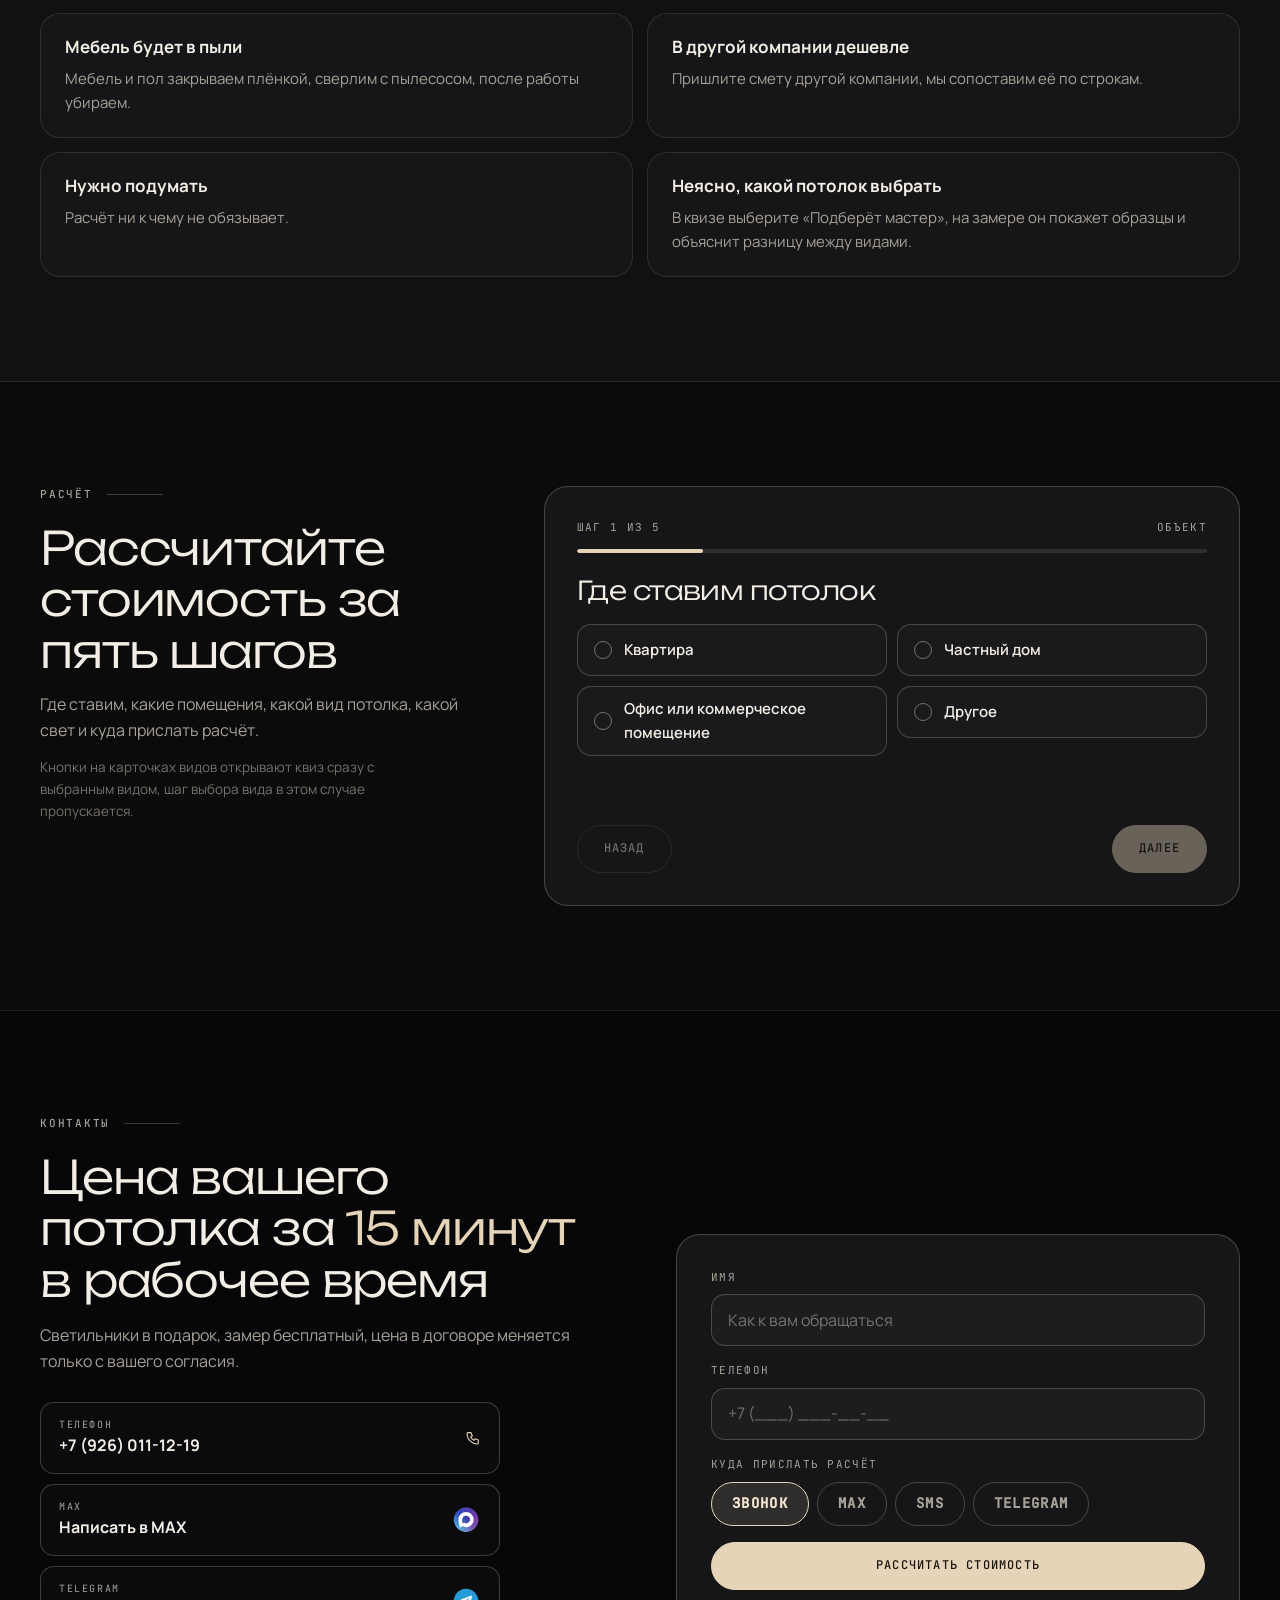
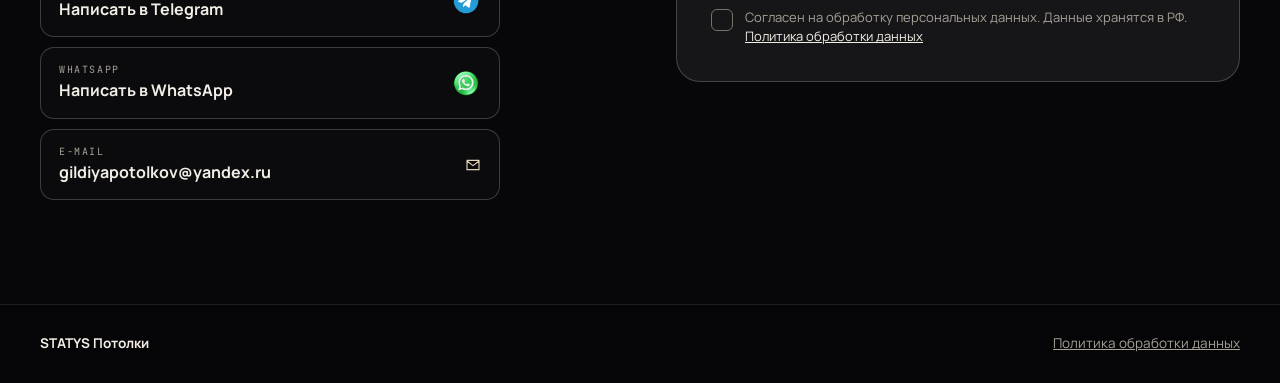
==== commit ef9aac23: "Домен, иконки мессенджеров, звёздное небо, ролик ТВ, новый логотип Добавлены иконки MAX, Telegram и " ====
--- a/index.html
+++ b/index.html
@@ -6,11 +6,14 @@
   <title>Натяжные потолки в Москве и МО от 1100 ₽/м² — STATYS Потолки</title>
   <meta name="description" content="Натяжные потолки в Москве и Московской области от 1100 ₽/м². Бесплатный замер, цена по строкам, 4 светильника в подарок при заказе от 40 м², гарантия 20 лет на полотно.">
   <meta name="theme-color" content="#0b0b0c">
+  <link rel="canonical" href="https://statys-potolki.ru/">
   <meta property="og:type" content="website">
+  <meta property="og:url" content="https://statys-potolki.ru/">
+  <meta property="og:site_name" content="STATYS Потолки">
   <meta property="og:locale" content="ru_RU">
   <meta property="og:title" content="Натяжные потолки в Москве и МО от 1100 ₽/м² — STATYS Потолки">
   <meta property="og:description" content="Бесплатный замер, цена по строкам, гарантия 20 лет на полотно. Выезжаем по Москве и МО.">
-  <meta property="og:image" content="assets/img/og-image.jpg">
+  <meta property="og:image" content="https://statys-potolki.ru/assets/img/og-image.jpg">
   <link rel="icon" type="image/png" href="assets/img/favicon-64.png">
   <link rel="apple-touch-icon" href="assets/img/apple-touch-icon.png">
   <link rel="preload" href="assets/fonts/unbounded-cyrillic.woff2" as="font" type="font/woff2" crossorigin>
@@ -68,7 +71,7 @@
 
     <div class="header__actions">
       <a class="header__phone" data-link="phone" hidden></a>
-      <a class="btn btn--sm header__max" data-link="max" target="_blank" rel="noopener" hidden>Написать в MAX</a>
+      <a class="btn btn--sm header__max" data-link="max" target="_blank" rel="noopener" hidden><img class="ico-msg ico-msg--sm" src="assets/img/icons/max.webp" width="20" height="20" alt="">Написать в MAX</a>
       <a class="btn btn--sm btn--primary" href="#quiz" data-cta-fallback>Рассчитать</a>
       <a class="btn btn--sm header__call-mobile" data-link="phone" hidden aria-label="Позвонить">
         <svg class="ico" aria-hidden="true"><use href="#i-phone"/></svg><span>Позвонить</span>
@@ -88,7 +91,7 @@
   <a class="mm-link" href="#faq">Частые сомнения</a>
   <a class="btn btn--primary btn--block" href="#quiz">Рассчитать стоимость</a>
   <a class="btn btn--block" data-link="phone" hidden>Позвонить</a>
-  <a class="btn btn--block" data-link="max" target="_blank" rel="noopener" hidden>Написать в MAX</a>
+  <a class="btn btn--block" data-link="max" target="_blank" rel="noopener" hidden><img class="ico-msg ico-msg--sm" src="assets/img/icons/max.webp" width="20" height="20" alt="">Написать в MAX</a>
 </div>
 
 <main id="main">
@@ -247,7 +250,7 @@
       </article>
 
       <article class="type-card reveal">
-        <div class="type-card__img"><div class="tex tex-stars" role="img" aria-label="Звёздное небо на потолке"></div></div>
+        <div class="type-card__img"><img src="assets/img/thumbs/6.webp" width="720" height="480" alt="Потолок со звёздным небом" loading="lazy"></div>
         <div class="type-card__body">
           <h3 class="h3">Звёздное небо или фотопечать</h3>
           <p>Рисунок или небо на полотне. Подходит для детской, спальни или акцента в гостиной.</p>
@@ -474,9 +477,9 @@
       <p class="lead">Светильники в подарок, замер бесплатный, цена в договоре меняется только с вашего согласия.</p>
       <div class="contact-list" id="contact-list" hidden>
         <a class="contact-link" data-link="phone" hidden><span><small>Телефон</small><b data-cfg="phone"></b></span><svg class="ico" aria-hidden="true"><use href="#i-phone"/></svg></a>
-        <a class="contact-link" data-link="max" target="_blank" rel="noopener" hidden><span><small>MAX</small><b>Написать в MAX</b></span><svg class="ico" aria-hidden="true"><use href="#i-ext"/></svg></a>
-        <a class="contact-link" data-link="telegram" target="_blank" rel="noopener" hidden><span><small>Telegram</small><b>Написать в Telegram</b></span><svg class="ico" aria-hidden="true"><use href="#i-ext"/></svg></a>
-        <a class="contact-link" data-link="whatsapp" target="_blank" rel="noopener" hidden><span><small>WhatsApp</small><b>Написать в WhatsApp</b></span><svg class="ico" aria-hidden="true"><use href="#i-ext"/></svg></a>
+        <a class="contact-link" data-link="max" target="_blank" rel="noopener" hidden><span><small>MAX</small><b>Написать в MAX</b></span><img class="ico-msg" src="assets/img/icons/max.webp" width="28" height="28" alt=""></a>
+        <a class="contact-link" data-link="telegram" target="_blank" rel="noopener" hidden><span><small>Telegram</small><b>Написать в Telegram</b></span><img class="ico-msg" src="assets/img/icons/telegram.webp" width="28" height="28" alt=""></a>
+        <a class="contact-link" data-link="whatsapp" target="_blank" rel="noopener" hidden><span><small>WhatsApp</small><b>Написать в WhatsApp</b></span><img class="ico-msg" src="assets/img/icons/whatsapp.webp" width="28" height="28" alt=""></a>
         <a class="contact-link" data-link="vk" target="_blank" rel="noopener" hidden><span><small>ВКонтакте</small><b>Сообщество ВК</b></span><svg class="ico" aria-hidden="true"><use href="#i-ext"/></svg></a>
         <a class="contact-link" data-link="email" hidden><span><small>E-mail</small><b data-cfg="email"></b></span><svg class="ico" aria-hidden="true"><use href="#i-mail"/></svg></a>
       </div>
@@ -534,9 +537,9 @@
   <button class="fab__up" id="fab-up" type="button" aria-label="Наверх"><svg class="ico" aria-hidden="true"><use href="#i-up"/></svg></button>
   <div class="fab__menu" id="fab-menu" hidden>
     <a data-link="phone" hidden><svg class="ico" aria-hidden="true"><use href="#i-phone"/></svg>Позвонить</a>
-    <a data-link="max" target="_blank" rel="noopener" hidden><svg class="ico" aria-hidden="true"><use href="#i-chat"/></svg>Написать в MAX</a>
-    <a data-link="telegram" target="_blank" rel="noopener" hidden><svg class="ico" aria-hidden="true"><use href="#i-chat"/></svg>Написать в Telegram</a>
-    <a data-link="whatsapp" target="_blank" rel="noopener" hidden><svg class="ico" aria-hidden="true"><use href="#i-chat"/></svg>Написать в WhatsApp</a>
+    <a data-link="max" target="_blank" rel="noopener" hidden><img class="ico-msg ico-msg--sm" src="assets/img/icons/max.webp" width="20" height="20" alt="">Написать в MAX</a>
+    <a data-link="telegram" target="_blank" rel="noopener" hidden><img class="ico-msg ico-msg--sm" src="assets/img/icons/telegram.webp" width="20" height="20" alt="">Написать в Telegram</a>
+    <a data-link="whatsapp" target="_blank" rel="noopener" hidden><img class="ico-msg ico-msg--sm" src="assets/img/icons/whatsapp.webp" width="20" height="20" alt="">Написать в WhatsApp</a>
     <a href="#quiz" data-fab-quiz><svg class="ico" aria-hidden="true"><use href="#i-ruler"/></svg>Рассчитать стоимость</a>
   </div>
   <button class="fab__btn" id="fab-btn" type="button" aria-label="Связаться с нами" aria-expanded="false" aria-controls="fab-menu"><svg class="ico" aria-hidden="true"><use href="#i-chat"/></svg></button>
--- a/assets/css/style.css
+++ b/assets/css/style.css
@@ -991,3 +991,9 @@
 .team-grid .master__img img { object-position: 50% 20%; }
 .reviews__embed { min-width: 0; }
 @media (min-width: 760px) { .team-grid { grid-template-columns: repeat(2, minmax(0, 1fr)); max-width: 680px; gap: 24px; } }
+
+/* ---------- Иконки мессенджеров ---------- */
+.ico-msg { width: 28px; height: 28px; flex: none; border-radius: 50%; }
+.ico-msg--sm { width: 20px; height: 20px; }
+.contact-link .ico-msg { width: 30px; height: 30px; }
+.fab__menu a .ico-msg { width: 20px; height: 20px; }
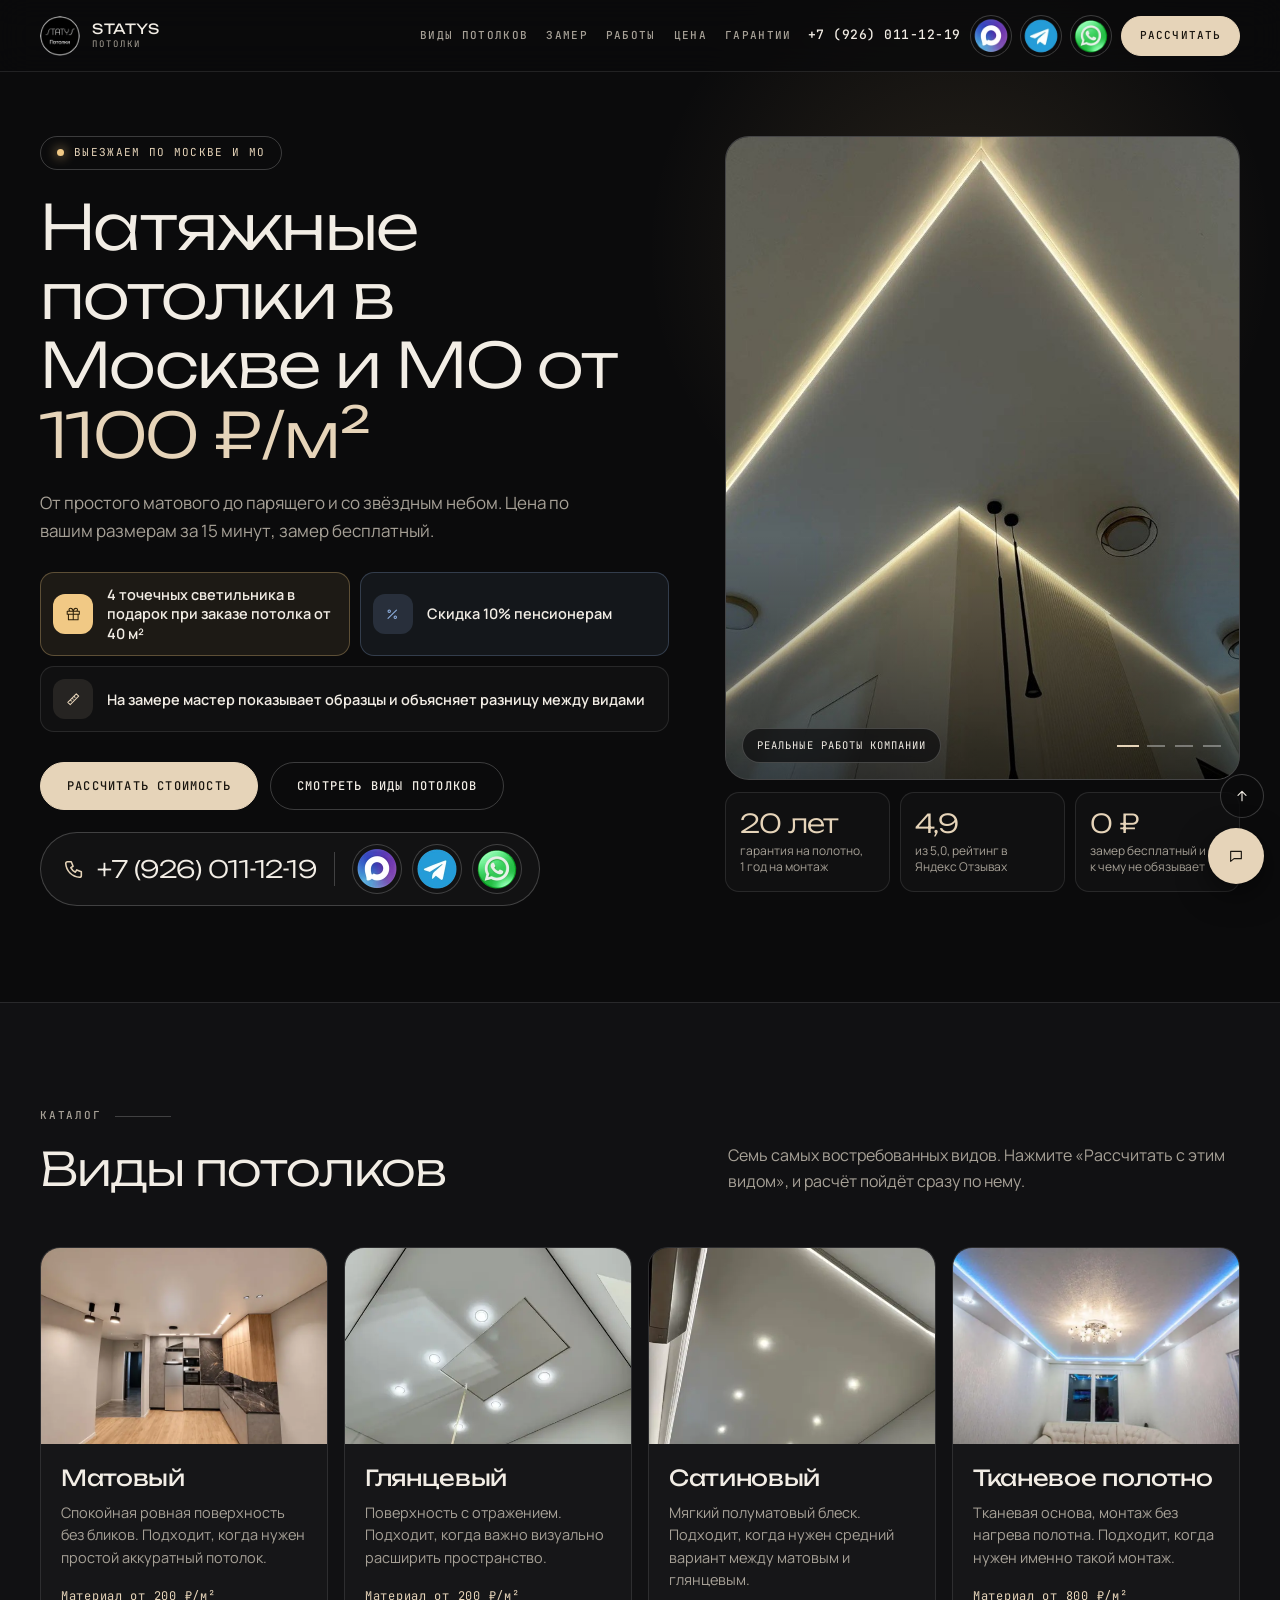
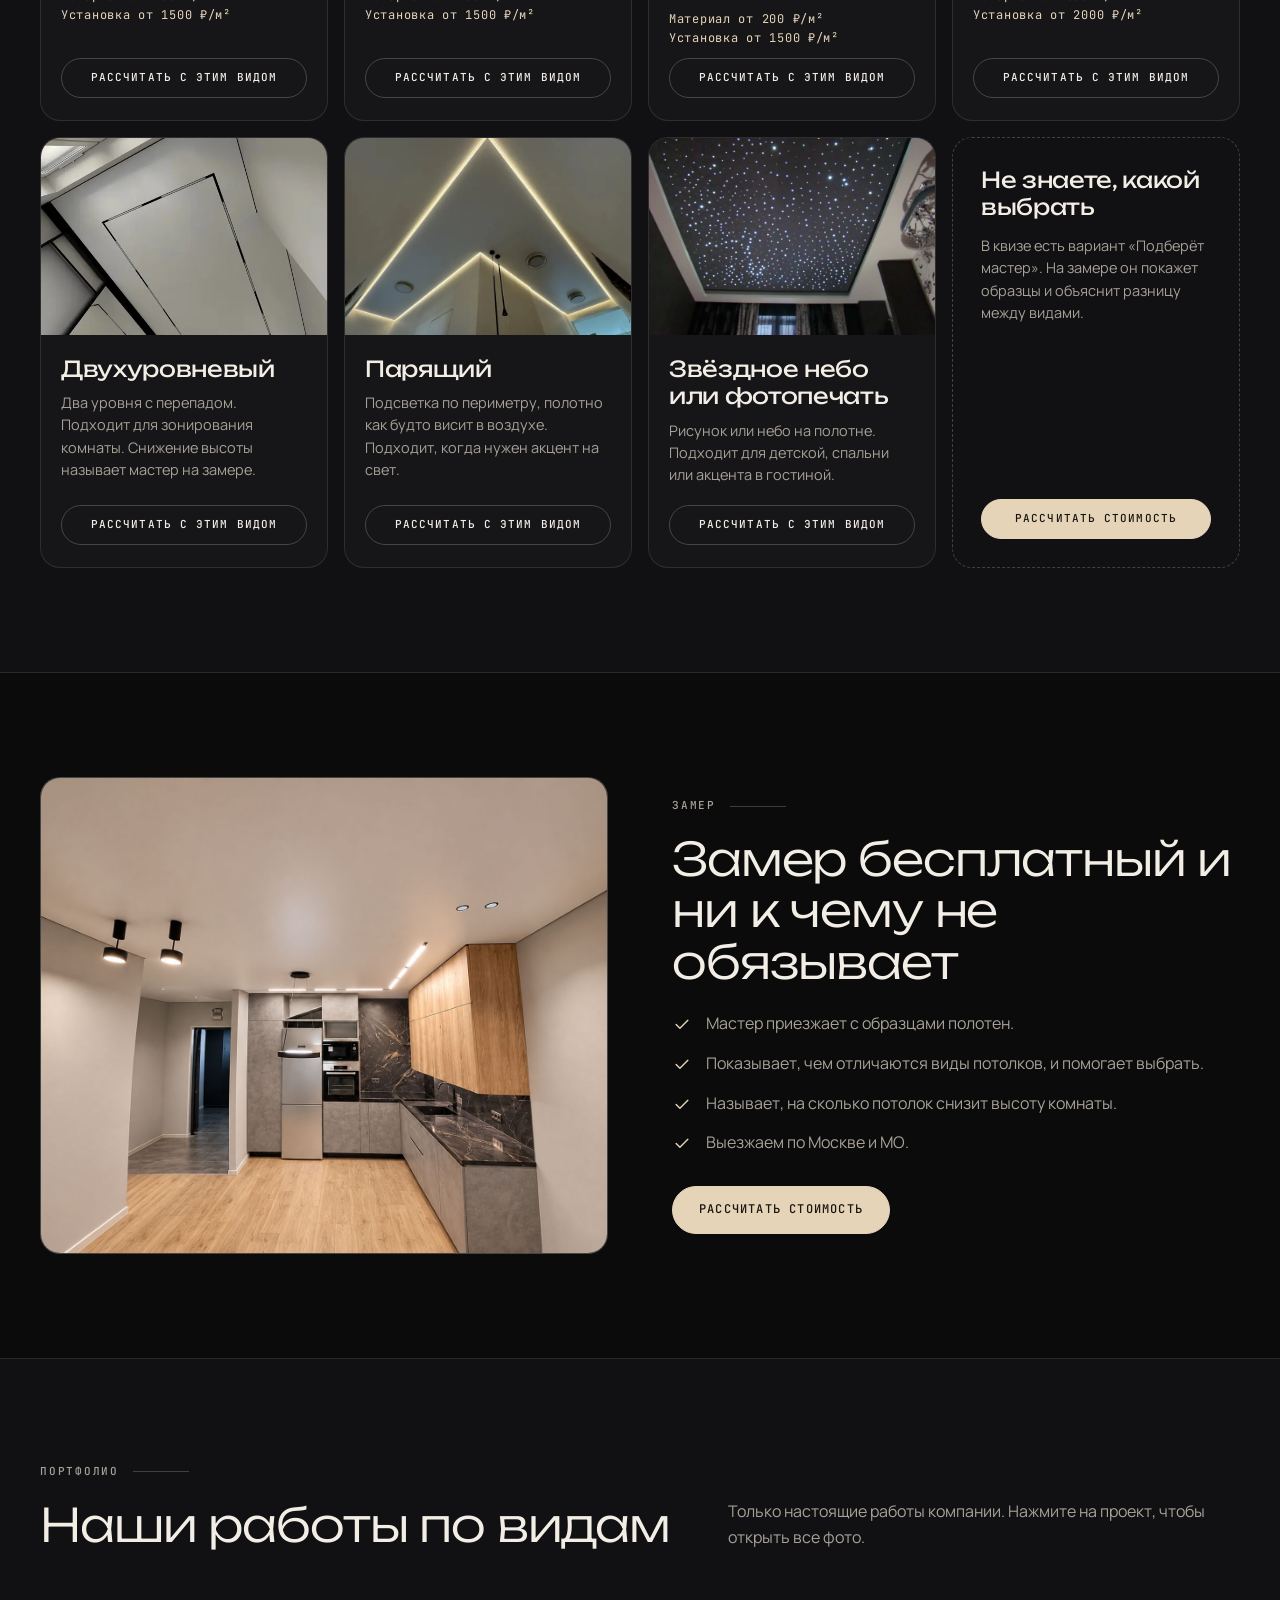
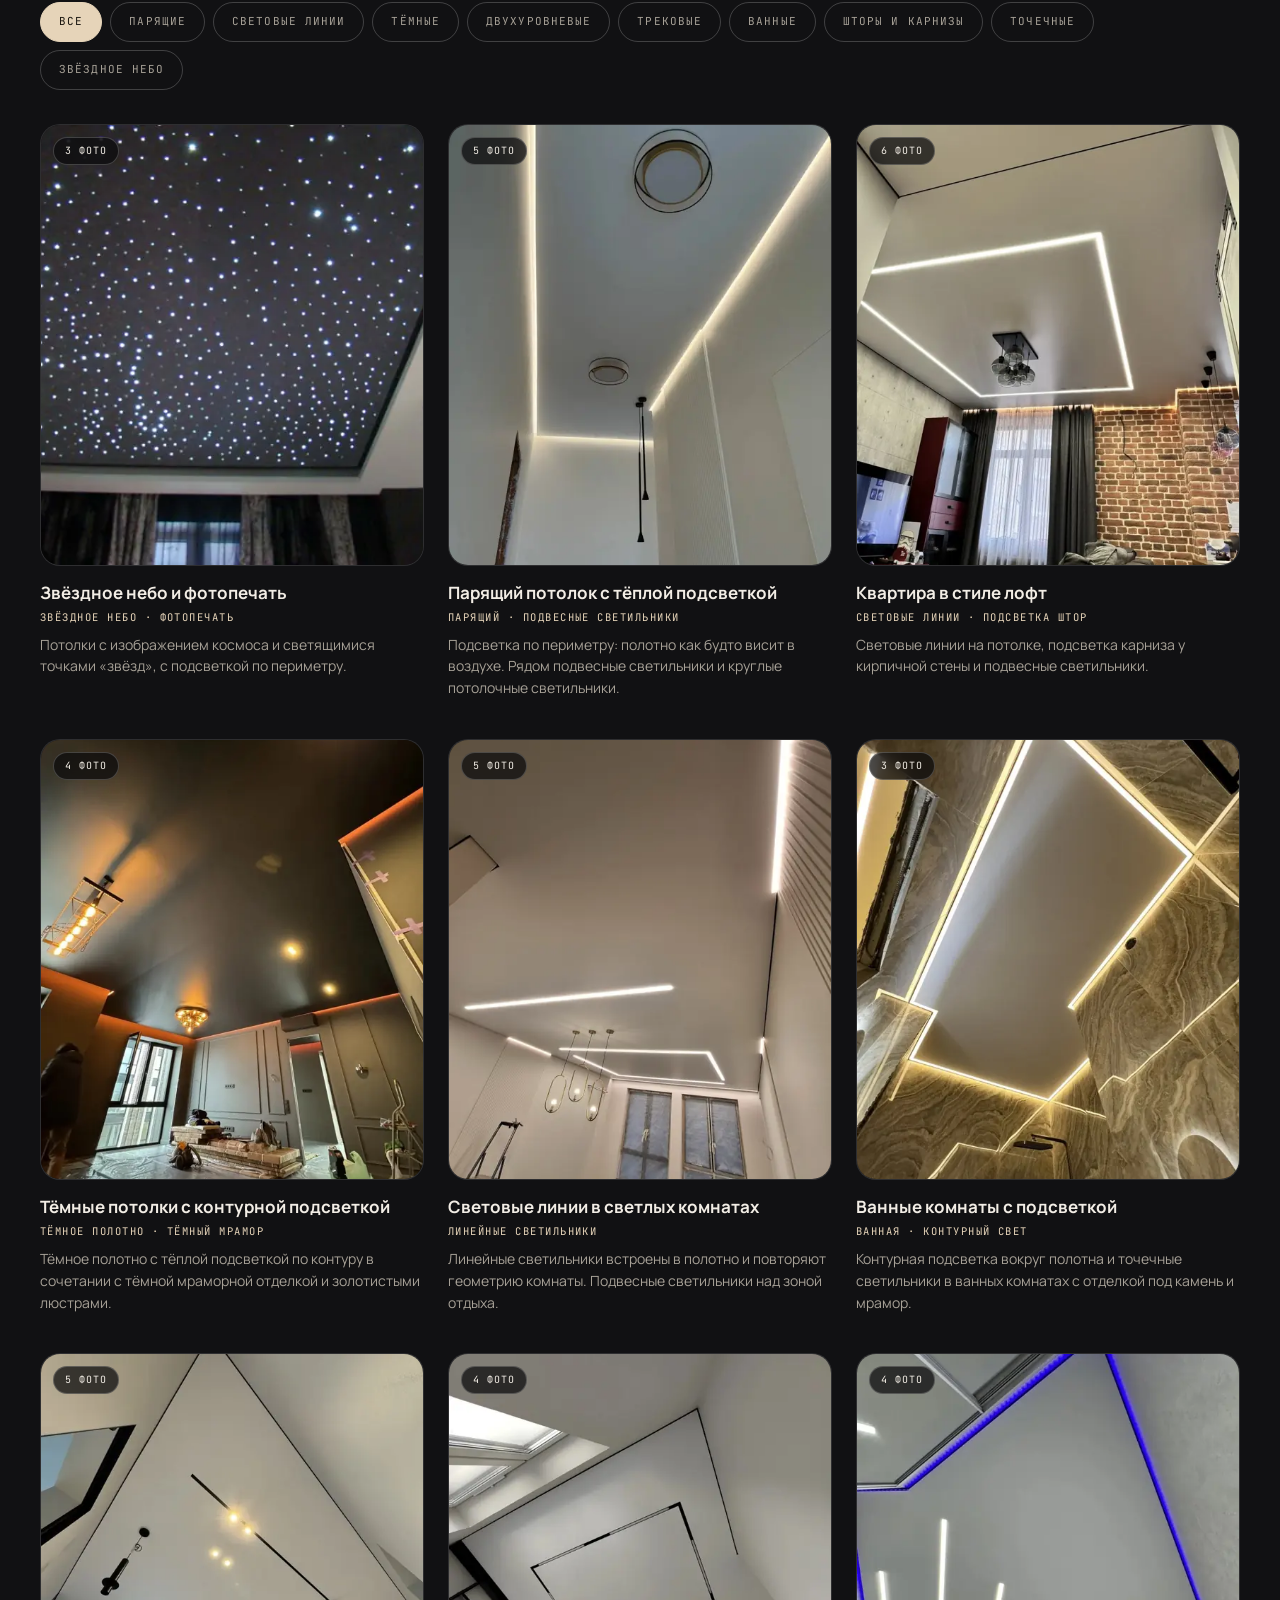
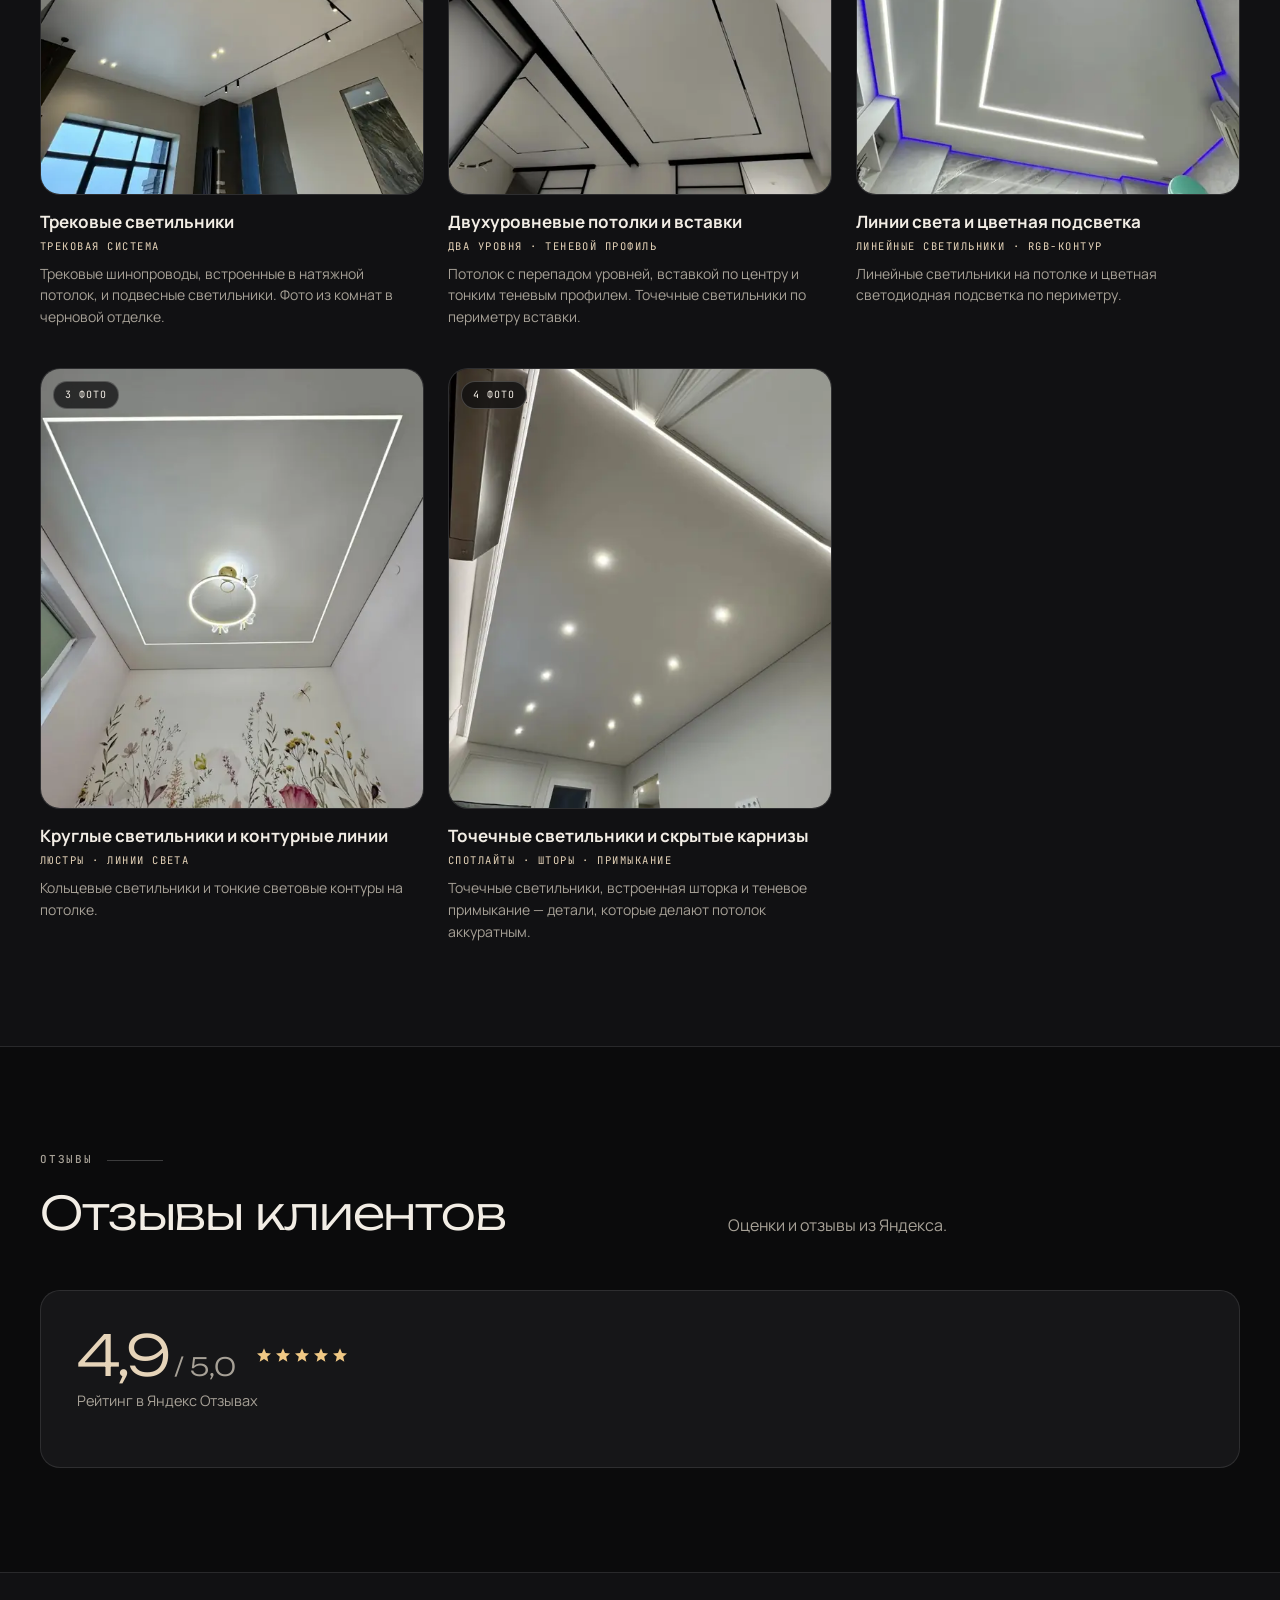
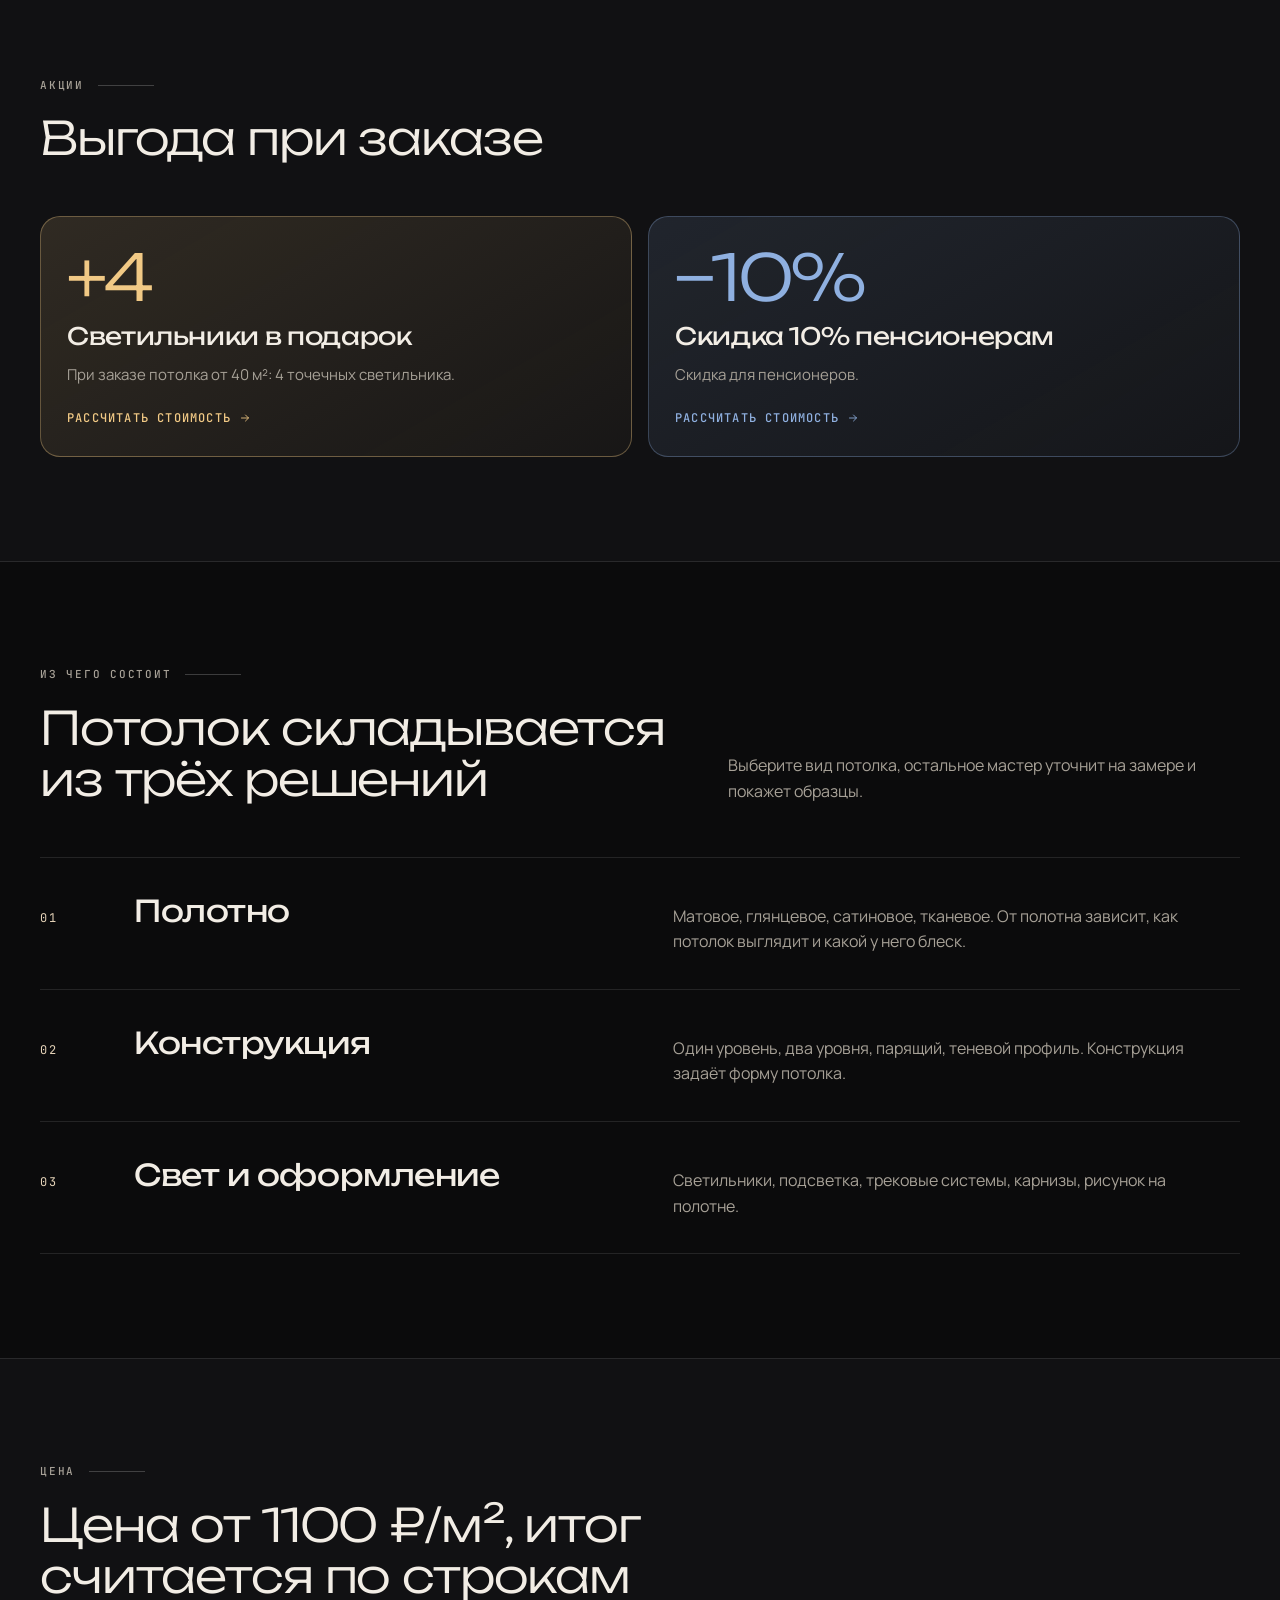
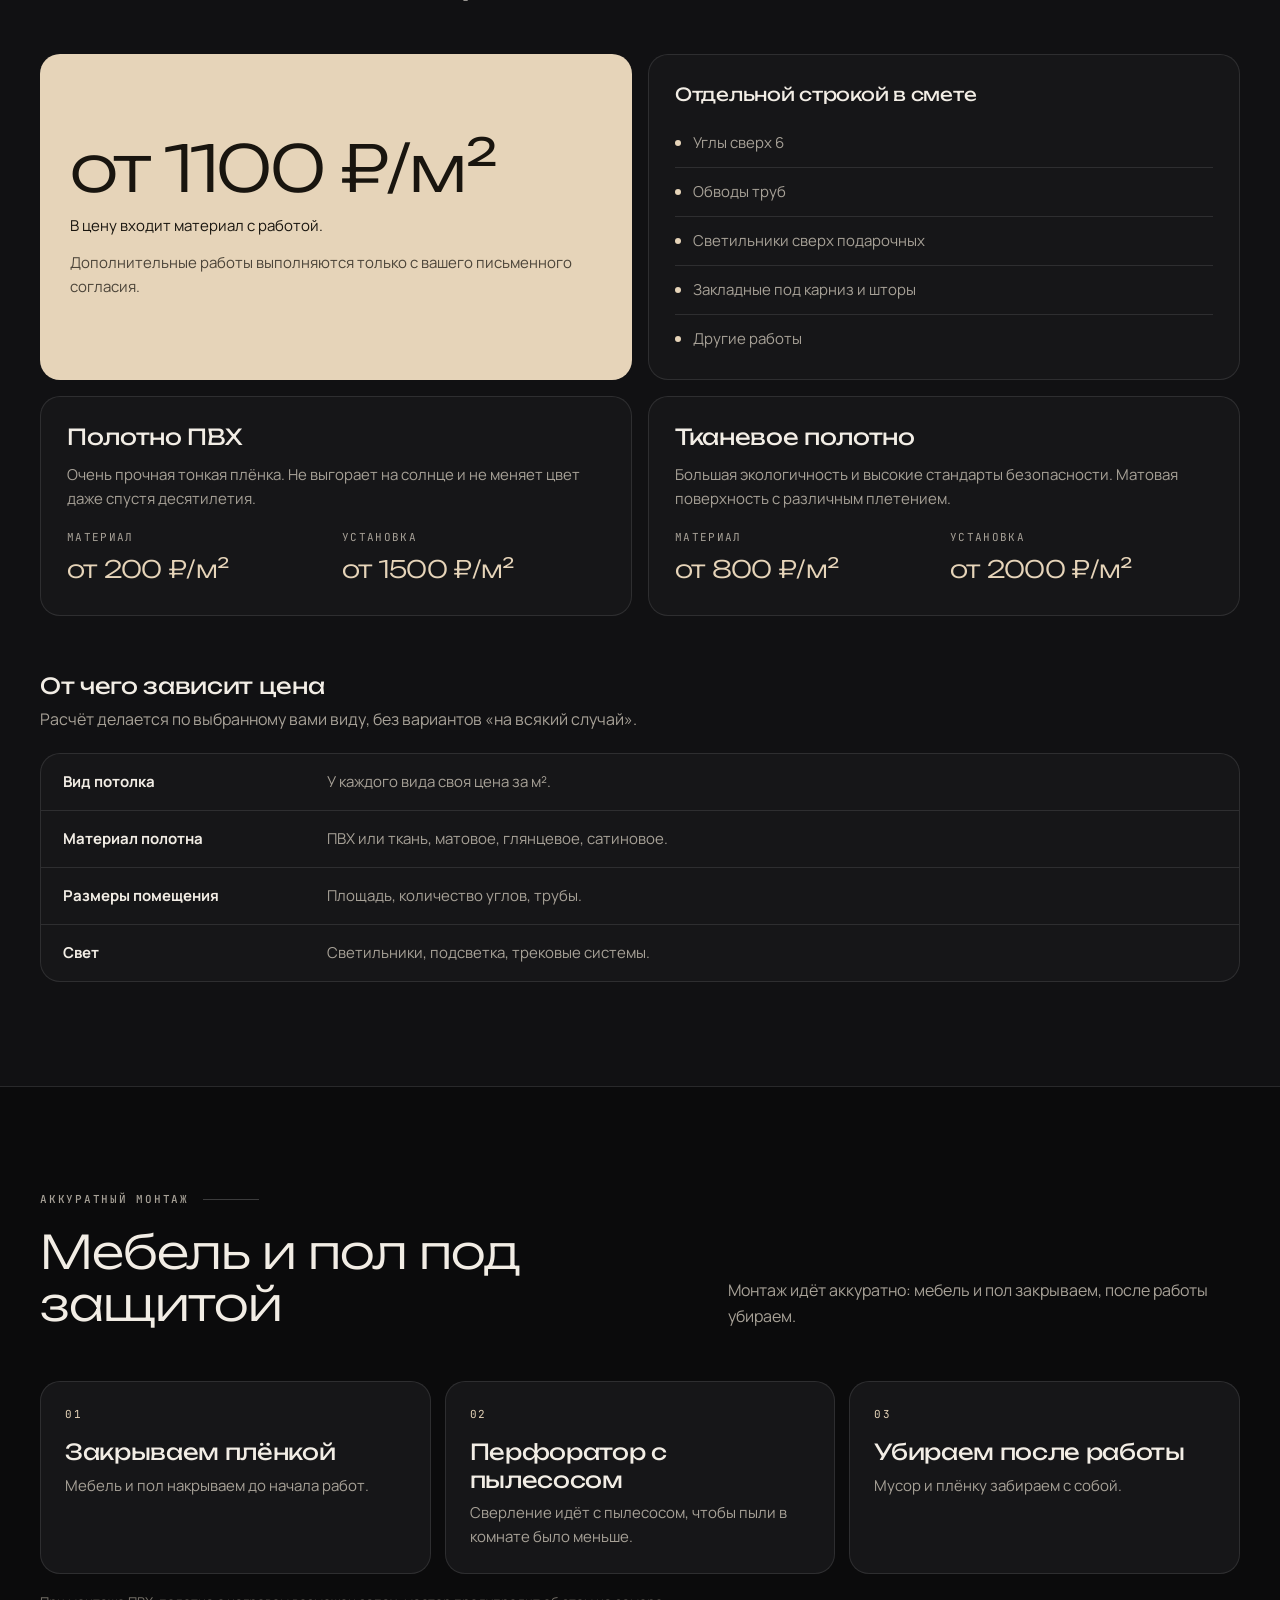
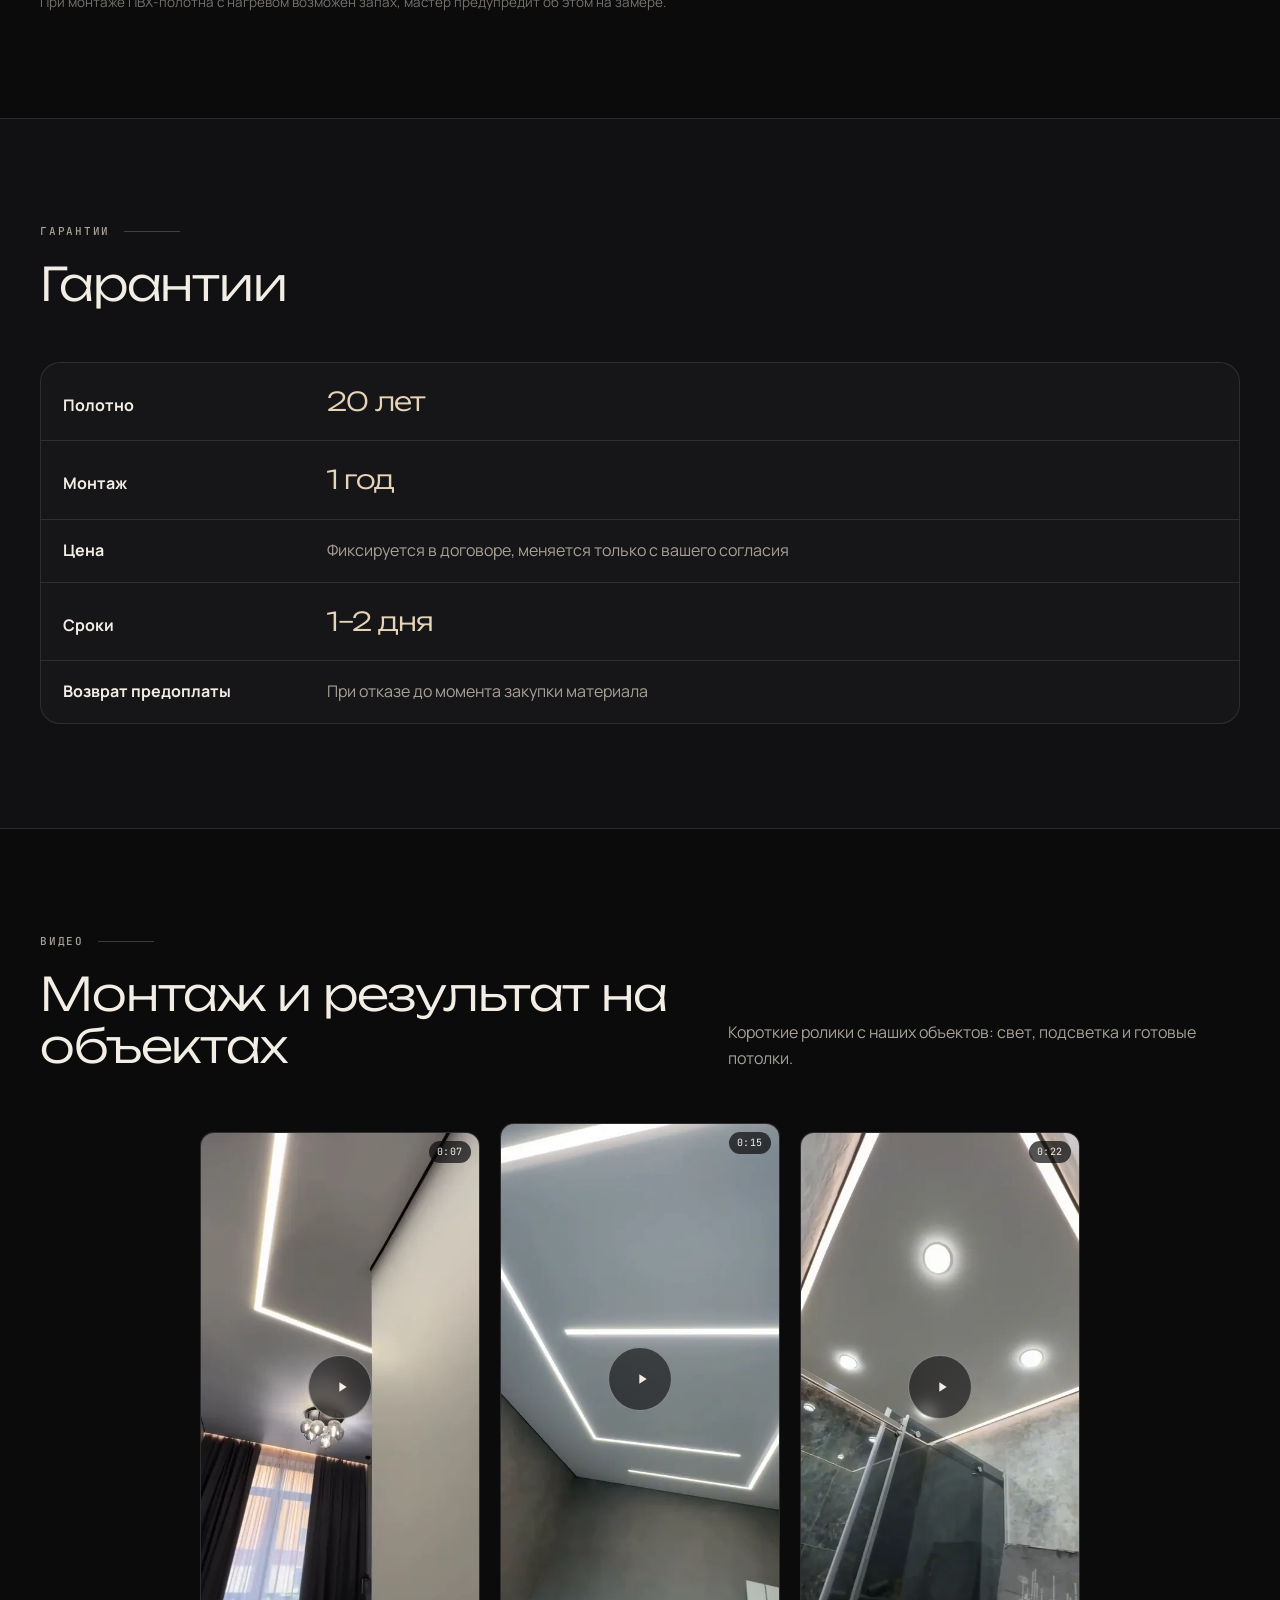
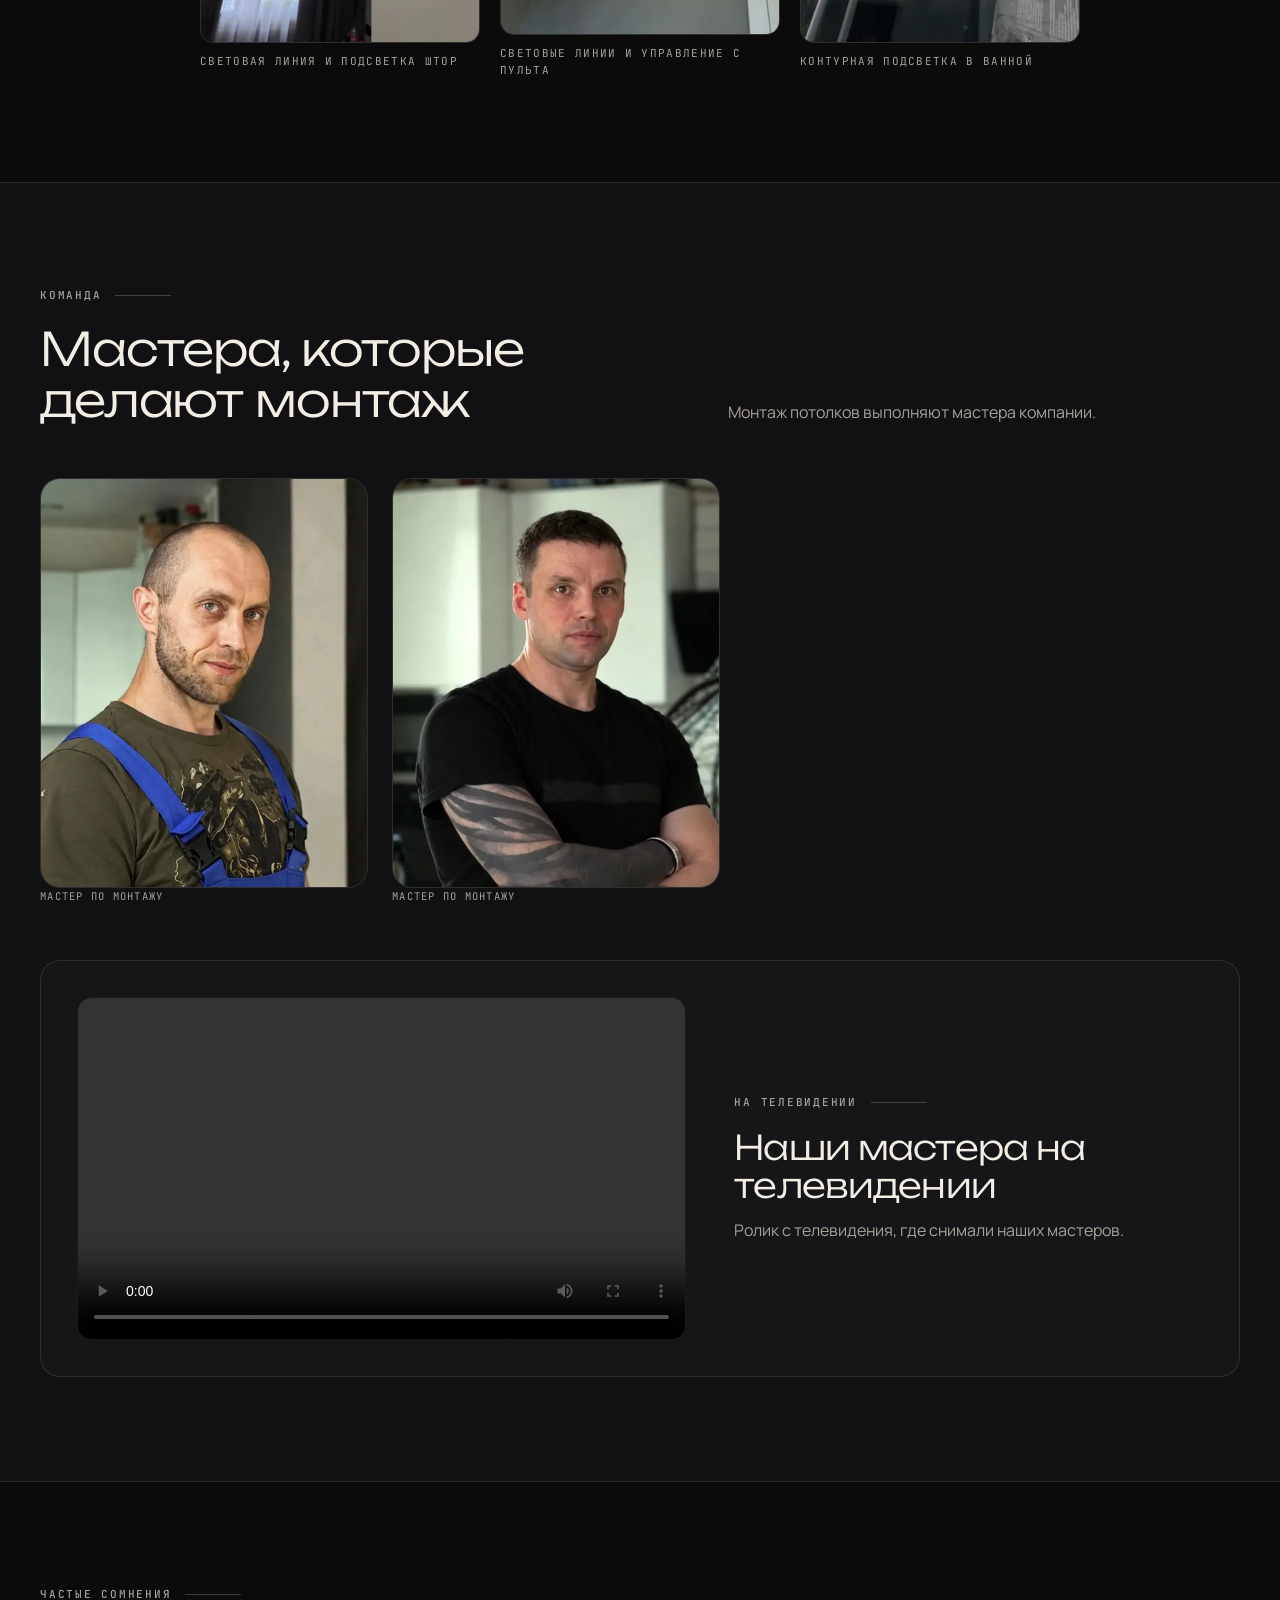
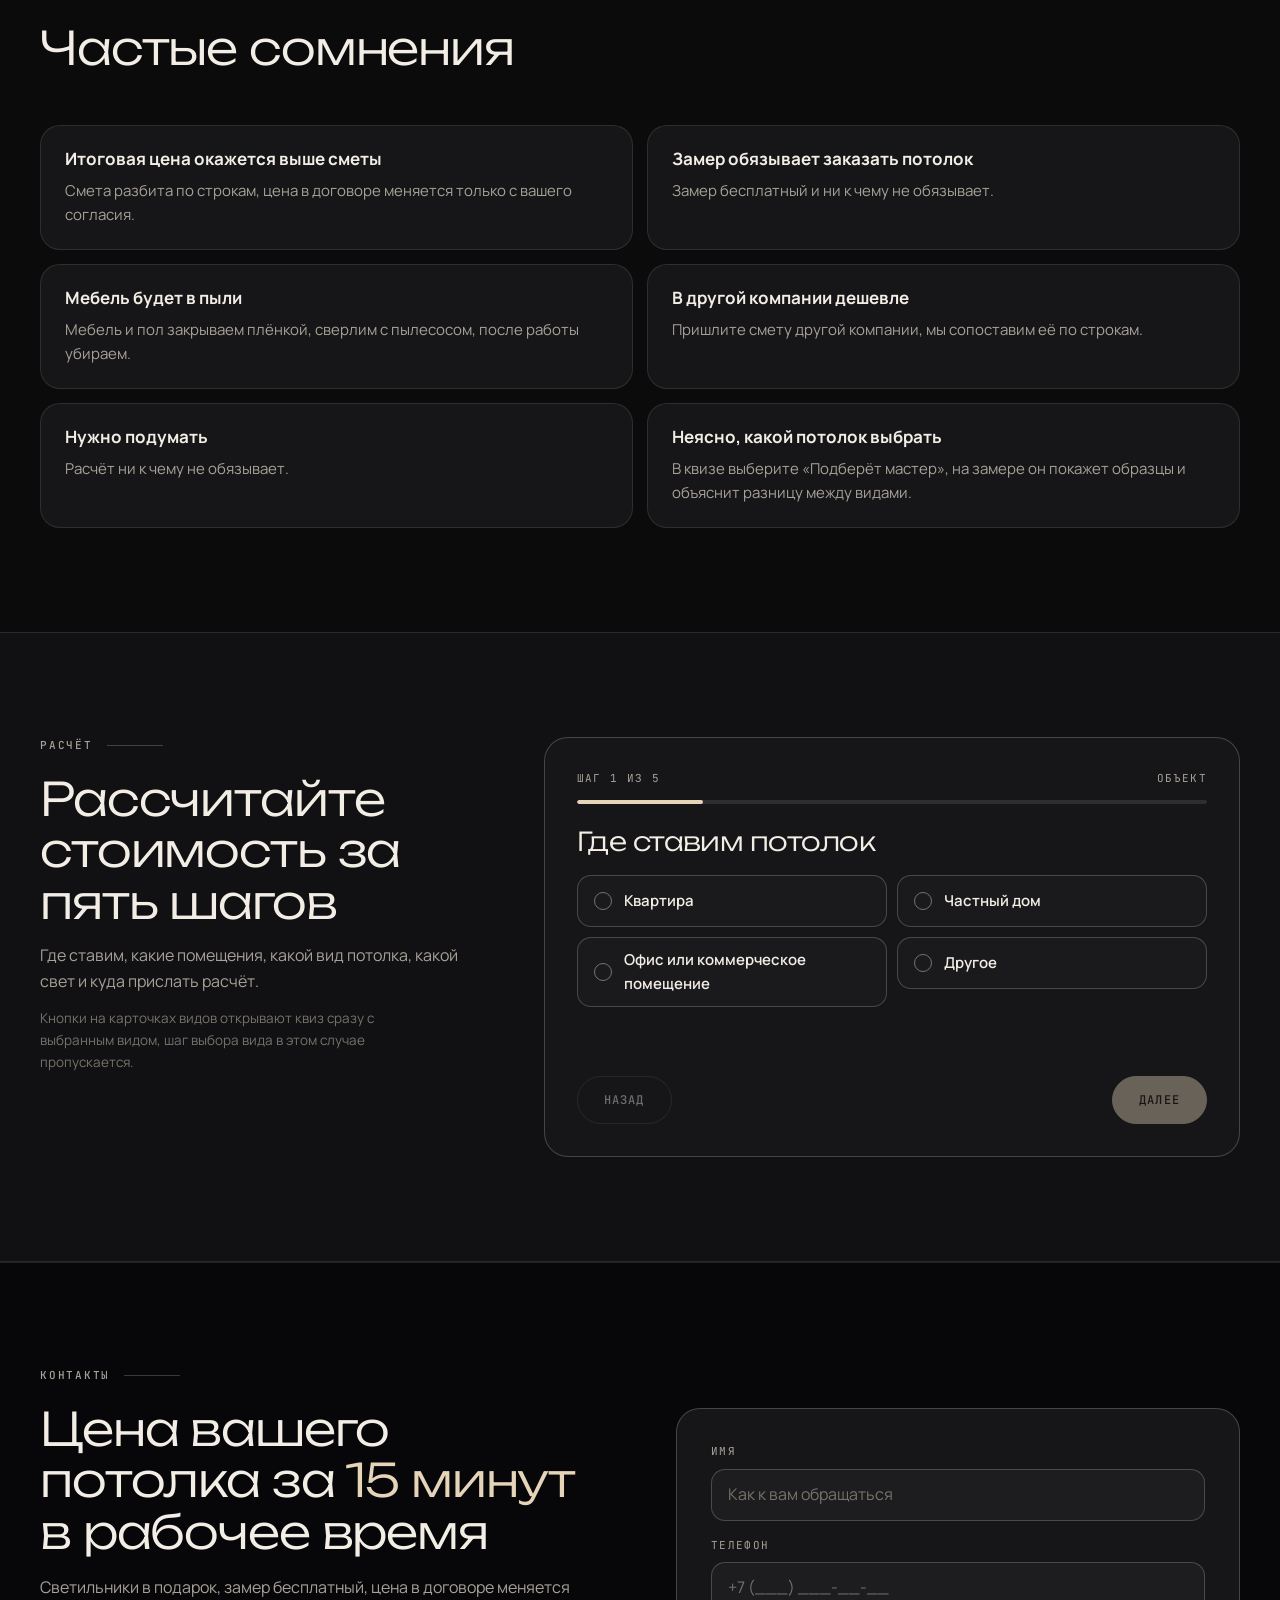
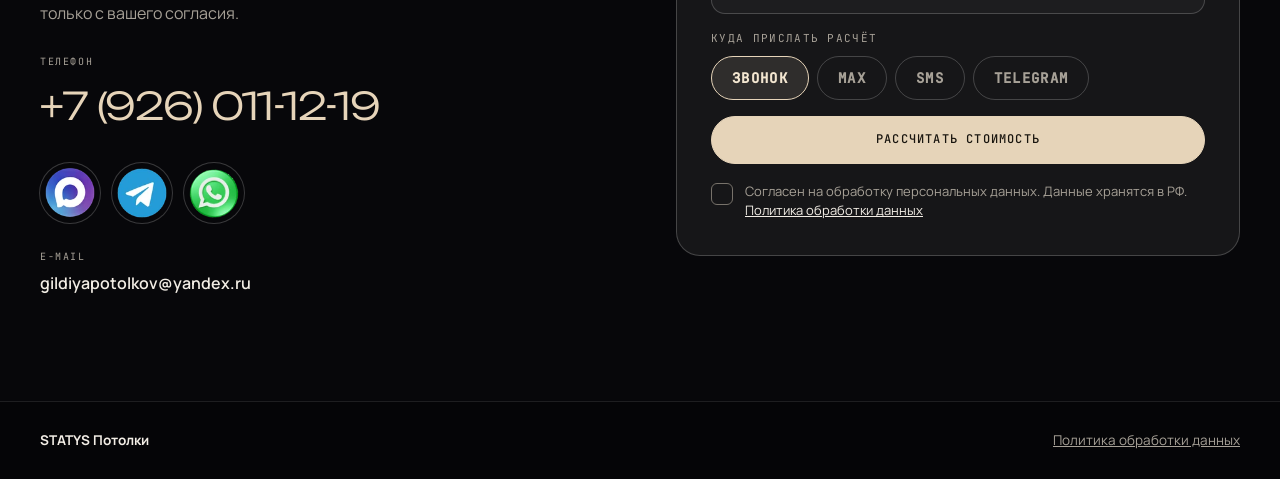
==== commit d9f20f3b: "Новый порядок блоков, иконки мессенджеров без текста, строка контактов в первом экране, фото тканево" ====
--- a/index.html
+++ b/index.html
@@ -62,16 +62,16 @@
     <nav class="nav" aria-label="Основное меню">
       <ul>
         <li><a href="#types">Виды потолков</a></li>
+        <li><a href="#measure">Замер</a></li>
+        <li><a href="#works">Работы</a></li>
         <li><a href="#price">Цена</a></li>
-        <li><a href="#measure">Замер</a></li>
         <li><a href="#guarantee">Гарантии</a></li>
-        <li><a href="#works">Работы</a></li>
       </ul>
     </nav>
 
     <div class="header__actions">
       <a class="header__phone" data-link="phone" hidden></a>
-      <a class="btn btn--sm header__max" data-link="max" target="_blank" rel="noopener" hidden><img class="ico-msg ico-msg--sm" src="assets/img/icons/max.webp" width="20" height="20" alt="">Написать в MAX</a>
+      <div class="header__msgs"><a class="msg-btn msg-btn--header" data-link="max" target="_blank" rel="noopener" aria-label="MAX" title="MAX" hidden><img src="assets/img/icons/max.webp" width="56" height="56" alt=""></a><a class="msg-btn msg-btn--header" data-link="telegram" target="_blank" rel="noopener" aria-label="Telegram" title="Telegram" hidden><img src="assets/img/icons/telegram.webp" width="56" height="56" alt=""></a><a class="msg-btn msg-btn--header" data-link="whatsapp" target="_blank" rel="noopener" aria-label="WhatsApp" title="WhatsApp" hidden><img src="assets/img/icons/whatsapp.webp" width="56" height="56" alt=""></a></div>
       <a class="btn btn--sm btn--primary" href="#quiz" data-cta-fallback>Рассчитать</a>
       <a class="btn btn--sm header__call-mobile" data-link="phone" hidden aria-label="Позвонить">
         <svg class="ico" aria-hidden="true"><use href="#i-phone"/></svg><span>Позвонить</span>
@@ -83,15 +83,16 @@
 
 <div class="mobile-menu" id="mobile-menu">
   <a class="mm-link" href="#types">Виды потолков</a>
+  <a class="mm-link" href="#measure">Замер</a>
+  <a class="mm-link" href="#works">Работы</a>
+  <a class="mm-link" href="#reviews-section">Отзывы</a>
   <a class="mm-link" href="#price">Цена</a>
-  <a class="mm-link" href="#measure">Замер</a>
   <a class="mm-link" href="#guarantee">Гарантии</a>
-  <a class="mm-link" href="#works">Работы</a>
   <a class="mm-link" href="#video">Видео</a>
   <a class="mm-link" href="#faq">Частые сомнения</a>
   <a class="btn btn--primary btn--block" href="#quiz">Рассчитать стоимость</a>
   <a class="btn btn--block" data-link="phone" hidden>Позвонить</a>
-  <a class="btn btn--block" data-link="max" target="_blank" rel="noopener" hidden><img class="ico-msg ico-msg--sm" src="assets/img/icons/max.webp" width="20" height="20" alt="">Написать в MAX</a>
+  <div class="msg-row msg-row--menu"><a class="msg-btn msg-btn--lg" data-link="max" target="_blank" rel="noopener" aria-label="MAX" title="MAX" hidden><img src="assets/img/icons/max.webp" width="56" height="56" alt=""></a><a class="msg-btn msg-btn--lg" data-link="telegram" target="_blank" rel="noopener" aria-label="Telegram" title="Telegram" hidden><img src="assets/img/icons/telegram.webp" width="56" height="56" alt=""></a><a class="msg-btn msg-btn--lg" data-link="whatsapp" target="_blank" rel="noopener" aria-label="WhatsApp" title="WhatsApp" hidden><img src="assets/img/icons/whatsapp.webp" width="56" height="56" alt=""></a></div>
 </div>
 
 <main id="main">
@@ -107,7 +108,6 @@
       <ul class="benefits reveal">
         <li class="benefit benefit--gift"><span class="benefit__ico"><svg class="ico" aria-hidden="true"><use href="#i-gift"/></svg></span>4 точечных светильника в подарок при заказе потолка от 40&nbsp;м²</li>
         <li class="benefit benefit--sale"><span class="benefit__ico"><svg class="ico" aria-hidden="true"><use href="#i-percent"/></svg></span>Скидка 10% пенсионерам</li>
-        <li class="benefit"><span class="benefit__ico"><svg class="ico" aria-hidden="true"><use href="#i-receipt"/></svg></span>Цена по строкам: углы, трубы и свет видны в смете до договора</li>
         <li class="benefit"><span class="benefit__ico"><svg class="ico" aria-hidden="true"><use href="#i-ruler"/></svg></span>На замере мастер показывает образцы и объясняет разницу между видами</li>
       </ul>
 
@@ -116,11 +116,11 @@
         <a class="btn" href="#types">Смотреть виды потолков</a>
       </div>
 
-      <p class="hero__note reveal">Пять коротких шагов. Расчёт приходит в выбранный канал<span data-if="responseMinutes" hidden> в течение <span data-cfg="responseMinutes" data-unit="минуты|минут|минут"></span></span><span data-if="workHours" hidden> в рабочее время <span class="nowrap" data-cfg="workHours"></span></span>.</p>
-      <p class="hero__note reveal">
-        <span class="dotlist-label">Можно</span>
-        <span class="dotlist"><a data-link="phone" hidden>позвонить</a><a data-link="max" target="_blank" rel="noopener" hidden>написать в MAX</a><span>прислать план или смету другой компании</span></span>
-      </p>
+      <div class="hero__contacts reveal">
+        <a class="hero__phone" data-link="phone" hidden><svg class="ico" aria-hidden="true"><use href="#i-phone"/></svg><span data-cfg="phone"></span></a>
+        <span class="hero__contacts-sep" aria-hidden="true"></span>
+        <div class="msg-row"><a class="msg-btn msg-btn--md" data-link="max" target="_blank" rel="noopener" aria-label="MAX" title="MAX" hidden><img src="assets/img/icons/max.webp" width="56" height="56" alt=""></a><a class="msg-btn msg-btn--md" data-link="telegram" target="_blank" rel="noopener" aria-label="Telegram" title="Telegram" hidden><img src="assets/img/icons/telegram.webp" width="56" height="56" alt=""></a><a class="msg-btn msg-btn--md" data-link="whatsapp" target="_blank" rel="noopener" aria-label="WhatsApp" title="WhatsApp" hidden><img src="assets/img/icons/whatsapp.webp" width="56" height="56" alt=""></a></div>
+      </div>
     </div>
 
     <div class="hero__visual reveal">
@@ -142,44 +142,6 @@
   </div>
 </section>
 
-<!-- ============================== АКЦИИ ============================== -->
-<section class="section section--alt" id="promo">
-  <div class="container">
-    <div class="section-head">
-      <div><div class="eyebrow">Акции</div><h2 class="h2">Выгода при заказе</h2></div>
-    </div>
-    <div class="promos">
-      <article class="promo promo--gift reveal">
-        <span class="promo__big">+4</span>
-        <h3 class="h3">Светильники в подарок</h3>
-        <p>При заказе потолка от 40&nbsp;м²: 4 точечных светильника.<span data-if="giftUntil" hidden> Действует до <span data-cfg="giftUntil"></span>.</span><span data-if="giftHoldDays" hidden> Подарок закрепляется за вами на <span data-cfg="giftHoldDays" data-unit="день|дня|дней"></span> после расчёта.</span></p>
-        <a class="link-arrow" href="#quiz">Рассчитать стоимость <svg class="ico" aria-hidden="true"><use href="#i-arrow"/></svg></a>
-      </article>
-      <article class="promo promo--sale reveal">
-        <span class="promo__big">−10%</span>
-        <h3 class="h3">Скидка 10% пенсионерам</h3>
-        <p>Скидка для пенсионеров.<span data-if="pensionerDetails" hidden> <span data-cfg="pensionerDetails"></span></span></p>
-        <a class="link-arrow" href="#quiz">Рассчитать стоимость <svg class="ico" aria-hidden="true"><use href="#i-arrow"/></svg></a>
-      </article>
-    </div>
-  </div>
-</section>
-
-<!-- ============================== ТРИ РЕШЕНИЯ ============================== -->
-<section class="section" id="solutions">
-  <div class="container">
-    <div class="section-head">
-      <div><div class="eyebrow">Из чего состоит</div><h2 class="h2">Потолок складывается из трёх решений</h2></div>
-      <p class="lead">Выберите вид потолка, остальное мастер уточнит на замере и покажет образцы.</p>
-    </div>
-    <div class="solutions">
-      <div class="solution reveal"><span class="solution__n">01</span><h3 class="h3">Полотно</h3><p>Матовое, глянцевое, сатиновое, тканевое. От полотна зависит, как потолок выглядит и какой у него блеск.</p></div>
-      <div class="solution reveal"><span class="solution__n">02</span><h3 class="h3">Конструкция</h3><p>Один уровень, два уровня, парящий, теневой профиль. Конструкция задаёт форму потолка.</p></div>
-      <div class="solution reveal"><span class="solution__n">03</span><h3 class="h3">Свет и оформление</h3><p>Светильники, подсветка, трековые системы, карнизы, рисунок на полотне.</p></div>
-    </div>
-  </div>
-</section>
-
 <!-- ============================== ВИДЫ ПОТОЛКОВ ============================== -->
 <section class="section section--alt" id="types">
   <div class="container">
@@ -220,7 +182,7 @@
       </article>
 
       <article class="type-card reveal">
-        <div class="type-card__img"><div class="tex tex-fabric" role="img" aria-label="Фактура тканевого полотна"></div></div>
+        <div class="type-card__img"><img src="assets/img/thumbs/2.webp" width="720" height="480" alt="Потолок из тканевого полотна с подсветкой по периметру" loading="lazy"></div>
         <div class="type-card__body">
           <h3 class="h3">Тканевое полотно</h3>
           <p>Тканевая основа, монтаж без нагрева полотна. Подходит, когда нужен именно такой монтаж.</p>
@@ -270,58 +232,8 @@
   </div>
 </section>
 
-<!-- ============================== ЦЕНА ============================== -->
-<section class="section" id="price">
-  <div class="container">
-    <div class="section-head">
-      <div><div class="eyebrow">Цена</div><h2 class="h2">Цена от 1100&nbsp;₽/м², итог считается по строкам</h2></div>
-    </div>
-    <div class="price-grid">
-      <div class="price-main reveal">
-        <div class="price-main__num">от 1100&nbsp;₽/м²</div>
-        <p>В цену входит материал с работой.</p>
-        <p>Дополнительные работы выполняются только с вашего письменного согласия.</p>
-      </div>
-      <div class="price-extra reveal">
-        <h3 class="h3">Отдельной строкой в смете</h3>
-        <ul>
-          <li>Углы сверх 6</li>
-          <li>Обводы труб</li>
-          <li>Светильники сверх подарочных</li>
-          <li>Закладные под карниз и шторы</li>
-          <li>Другие работы</li>
-        </ul>
-      </div>
-    </div>
-
-    <div class="materials">
-      <article class="material reveal">
-        <h3 class="h3">Полотно ПВХ</h3>
-        <p>Очень прочная тонкая плёнка. Не выгорает на солнце и не меняет цвет даже спустя десятилетия.</p>
-        <dl><div><dt>Материал</dt><dd>от 200 ₽/м²</dd></div><div><dt>Установка</dt><dd>от 1500 ₽/м²</dd></div></dl>
-      </article>
-      <article class="material reveal">
-        <h3 class="h3">Тканевое полотно</h3>
-        <p>Большая экологичность и высокие стандарты безопасности. Матовая поверхность с различным плетением.</p>
-        <dl><div><dt>Материал</dt><dd>от 800 ₽/м²</dd></div><div><dt>Установка</dt><dd>от 2000 ₽/м²</dd></div></dl>
-      </article>
-    </div>
-
-    <div class="spec reveal">
-      <h3 class="h3">От чего зависит цена</h3>
-      <p>Расчёт делается по выбранному вами виду, без вариантов «на всякий случай».</p>
-      <dl class="spec-table">
-        <div class="spec-row"><dt>Вид потолка</dt><dd>У каждого вида своя цена за м².</dd></div>
-        <div class="spec-row"><dt>Материал полотна</dt><dd>ПВХ или ткань, матовое, глянцевое, сатиновое.</dd></div>
-        <div class="spec-row"><dt>Размеры помещения</dt><dd>Площадь, количество углов, трубы.</dd></div>
-        <div class="spec-row"><dt>Свет</dt><dd>Светильники, подсветка, трековые системы.</dd></div>
-      </dl>
-    </div>
-  </div>
-</section>
-
 <!-- ============================== ЗАМЕР ============================== -->
-<section class="section section--alt" id="measure">
+<section class="section" id="measure">
   <div class="container measure">
     <div class="measure__photo reveal"><img id="measure-photo" src="portfolio/5447264050829009542.jpg" width="1280" height="960" alt="Помещение, в котором будет монтаж потолка" loading="lazy"></div>
     <div class="measure__body reveal">
@@ -338,6 +250,132 @@
   </div>
 </section>
 
+<!-- ============================== НАШИ РАБОТЫ ============================== -->
+<section class="section section--alt" id="works">
+  <div class="container">
+    <div class="section-head">
+      <div><div class="eyebrow">Портфолио</div><h2 class="h2">Наши работы по видам</h2></div>
+      <p class="lead">Только настоящие работы компании. Нажмите на проект, чтобы открыть все фото.</p>
+    </div>
+    <div class="filters" id="filters" role="group" aria-label="Фильтр работ"></div>
+    <div class="works" id="works-grid"></div>
+
+  </div>
+</section>
+
+<!-- ============================== ОТЗЫВЫ ============================== -->
+<section class="section" id="reviews-section">
+  <div class="container">
+    <div class="section-head">
+      <div><div class="eyebrow">Отзывы</div><h2 class="h2">Отзывы клиентов</h2></div>
+      <p class="lead">Оценки и отзывы из Яндекса.</p>
+    </div>
+    <div class="reviews reveal" id="reviews">
+      <div>
+        <div class="reviews__score">
+          <div class="reviews__num">4,9<small> / 5,0</small></div>
+          <div class="stars" aria-hidden="true">
+            <svg class="ico ico--fill"><use href="#i-star"/></svg><svg class="ico ico--fill"><use href="#i-star"/></svg><svg class="ico ico--fill"><use href="#i-star"/></svg><svg class="ico ico--fill"><use href="#i-star"/></svg><svg class="ico ico--fill"><use href="#i-star"/></svg>
+          </div>
+        </div>
+        <p class="reviews__txt">Рейтинг в Яндекс Отзывах</p>
+        <p style="margin-top:18px"><a class="btn btn--sm" data-link="yandexReviews" target="_blank" rel="noopener" hidden>Читать отзывы <svg class="ico" aria-hidden="true"><use href="#i-ext"/></svg></a></p>
+      </div>
+      <div class="reviews__embed" id="reviews-embed">
+        <div class="dev-note" data-dev-note>Здесь будет вставка с кодом от сервиса, который загружает отзывы из Яндекса. Код виджета указывается в файле assets/js/config.js (поле reviewsWidget).</div>
+      </div>
+    </div>
+  </div>
+</section>
+
+<!-- ============================== АКЦИИ ============================== -->
+<section class="section section--alt" id="promo">
+  <div class="container">
+    <div class="section-head">
+      <div><div class="eyebrow">Акции</div><h2 class="h2">Выгода при заказе</h2></div>
+    </div>
+    <div class="promos">
+      <article class="promo promo--gift reveal">
+        <span class="promo__big">+4</span>
+        <h3 class="h3">Светильники в подарок</h3>
+        <p>При заказе потолка от 40&nbsp;м²: 4 точечных светильника.<span data-if="giftUntil" hidden> Действует до <span data-cfg="giftUntil"></span>.</span><span data-if="giftHoldDays" hidden> Подарок закрепляется за вами на <span data-cfg="giftHoldDays" data-unit="день|дня|дней"></span> после расчёта.</span></p>
+        <a class="link-arrow" href="#quiz">Рассчитать стоимость <svg class="ico" aria-hidden="true"><use href="#i-arrow"/></svg></a>
+      </article>
+      <article class="promo promo--sale reveal">
+        <span class="promo__big">−10%</span>
+        <h3 class="h3">Скидка 10% пенсионерам</h3>
+        <p>Скидка для пенсионеров.<span data-if="pensionerDetails" hidden> <span data-cfg="pensionerDetails"></span></span></p>
+        <a class="link-arrow" href="#quiz">Рассчитать стоимость <svg class="ico" aria-hidden="true"><use href="#i-arrow"/></svg></a>
+      </article>
+    </div>
+  </div>
+</section>
+
+<!-- ============================== ТРИ РЕШЕНИЯ ============================== -->
+<section class="section" id="solutions">
+  <div class="container">
+    <div class="section-head">
+      <div><div class="eyebrow">Из чего состоит</div><h2 class="h2">Потолок складывается из трёх решений</h2></div>
+      <p class="lead">Выберите вид потолка, остальное мастер уточнит на замере и покажет образцы.</p>
+    </div>
+    <div class="solutions">
+      <div class="solution reveal"><span class="solution__n">01</span><h3 class="h3">Полотно</h3><p>Матовое, глянцевое, сатиновое, тканевое. От полотна зависит, как потолок выглядит и какой у него блеск.</p></div>
+      <div class="solution reveal"><span class="solution__n">02</span><h3 class="h3">Конструкция</h3><p>Один уровень, два уровня, парящий, теневой профиль. Конструкция задаёт форму потолка.</p></div>
+      <div class="solution reveal"><span class="solution__n">03</span><h3 class="h3">Свет и оформление</h3><p>Светильники, подсветка, трековые системы, карнизы, рисунок на полотне.</p></div>
+    </div>
+  </div>
+</section>
+
+<!-- ============================== ЦЕНА ============================== -->
+<section class="section section--alt" id="price">
+  <div class="container">
+    <div class="section-head">
+      <div><div class="eyebrow">Цена</div><h2 class="h2">Цена от 1100&nbsp;₽/м², итог считается по строкам</h2></div>
+    </div>
+    <div class="price-grid">
+      <div class="price-main reveal">
+        <div class="price-main__num">от 1100&nbsp;₽/м²</div>
+        <p>В цену входит материал с работой.</p>
+        <p>Дополнительные работы выполняются только с вашего письменного согласия.</p>
+      </div>
+      <div class="price-extra reveal">
+        <h3 class="h3">Отдельной строкой в смете</h3>
+        <ul>
+          <li>Углы сверх 6</li>
+          <li>Обводы труб</li>
+          <li>Светильники сверх подарочных</li>
+          <li>Закладные под карниз и шторы</li>
+          <li>Другие работы</li>
+        </ul>
+      </div>
+    </div>
+
+    <div class="materials">
+      <article class="material reveal">
+        <h3 class="h3">Полотно ПВХ</h3>
+        <p>Очень прочная тонкая плёнка. Не выгорает на солнце и не меняет цвет даже спустя десятилетия.</p>
+        <dl><div><dt>Материал</dt><dd>от 200 ₽/м²</dd></div><div><dt>Установка</dt><dd>от 1500 ₽/м²</dd></div></dl>
+      </article>
+      <article class="material reveal">
+        <h3 class="h3">Тканевое полотно</h3>
+        <p>Большая экологичность и высокие стандарты безопасности. Матовая поверхность с различным плетением.</p>
+        <dl><div><dt>Материал</dt><dd>от 800 ₽/м²</dd></div><div><dt>Установка</dt><dd>от 2000 ₽/м²</dd></div></dl>
+      </article>
+    </div>
+
+    <div class="spec reveal">
+      <h3 class="h3">От чего зависит цена</h3>
+      <p>Расчёт делается по выбранному вами виду, без вариантов «на всякий случай».</p>
+      <dl class="spec-table">
+        <div class="spec-row"><dt>Вид потолка</dt><dd>У каждого вида своя цена за м².</dd></div>
+        <div class="spec-row"><dt>Материал полотна</dt><dd>ПВХ или ткань, матовое, глянцевое, сатиновое.</dd></div>
+        <div class="spec-row"><dt>Размеры помещения</dt><dd>Площадь, количество углов, трубы.</dd></div>
+        <div class="spec-row"><dt>Свет</dt><dd>Светильники, подсветка, трековые системы.</dd></div>
+      </dl>
+    </div>
+  </div>
+</section>
+
 <!-- ============================== ЗАЩИТА ============================== -->
 <section class="section" id="protect">
   <div class="container">
@@ -370,36 +408,8 @@
   </div>
 </section>
 
-<!-- ============================== НАШИ РАБОТЫ ============================== -->
-<section class="section" id="works">
-  <div class="container">
-    <div class="section-head">
-      <div><div class="eyebrow">Портфолио</div><h2 class="h2">Наши работы по видам</h2></div>
-      <p class="lead">Только настоящие работы компании. Нажмите на проект, чтобы открыть все фото.</p>
-    </div>
-    <div class="filters" id="filters" role="group" aria-label="Фильтр работ"></div>
-    <div class="works" id="works-grid"></div>
-
-    <div class="reviews reveal" id="reviews">
-      <div>
-        <div class="reviews__score">
-          <div class="reviews__num">4,9<small> / 5,0</small></div>
-          <div class="stars" aria-hidden="true">
-            <svg class="ico ico--fill"><use href="#i-star"/></svg><svg class="ico ico--fill"><use href="#i-star"/></svg><svg class="ico ico--fill"><use href="#i-star"/></svg><svg class="ico ico--fill"><use href="#i-star"/></svg><svg class="ico ico--fill"><use href="#i-star"/></svg>
-          </div>
-        </div>
-        <p class="reviews__txt">Рейтинг в Яндекс Отзывах</p>
-        <p style="margin-top:18px"><a class="btn btn--sm" data-link="yandexReviews" target="_blank" rel="noopener" hidden>Читать отзывы <svg class="ico" aria-hidden="true"><use href="#i-ext"/></svg></a></p>
-      </div>
-      <div class="reviews__embed" id="reviews-embed">
-        <div class="dev-note" data-dev-note>Здесь будет вставка с кодом от сервиса, который загружает отзывы из Яндекса. Код виджета указывается в файле assets/js/config.js (поле reviewsWidget).</div>
-      </div>
-    </div>
-  </div>
-</section>
-
 <!-- ============================== ВИДЕО ============================== -->
-<section class="section section--alt" id="video">
+<section class="section" id="video">
   <div class="container">
     <div class="section-head">
       <div><div class="eyebrow">Видео</div><h2 class="h2">Монтаж и результат на объектах</h2></div>
@@ -410,7 +420,7 @@
 </section>
 
 <!-- ============================== МАСТЕРА И ТВ ============================== -->
-<section class="section" id="team">
+<section class="section section--alt" id="team">
   <div class="container">
     <div class="section-head">
       <div><div class="eyebrow">Команда</div><h2 class="h2">Мастера, которые делают монтаж</h2></div>
@@ -435,7 +445,7 @@
 </section>
 
 <!-- ============================== СОМНЕНИЯ ============================== -->
-<section class="section section--alt" id="faq">
+<section class="section" id="faq">
   <div class="container">
     <div class="section-head">
       <div><div class="eyebrow">Частые сомнения</div><h2 class="h2">Частые сомнения</h2></div>
@@ -452,7 +462,7 @@
 </section>
 
 <!-- ============================== КВИЗ ============================== -->
-<section class="section" id="quiz">
+<section class="section section--alt" id="quiz">
   <div class="container quiz-wrap">
     <div class="reveal">
       <div class="eyebrow">Расчёт</div>
@@ -475,13 +485,10 @@
       <div class="eyebrow">Контакты</div>
       <h2 class="h2">Цена вашего потолка<span data-if="responseMinutes" hidden> за <span class="accent" data-cfg="responseMinutes" data-unit="минуту|минуты|минут"></span></span><span data-if="workHours" hidden> в рабочее время</span></h2>
       <p class="lead">Светильники в подарок, замер бесплатный, цена в договоре меняется только с вашего согласия.</p>
-      <div class="contact-list" id="contact-list" hidden>
-        <a class="contact-link" data-link="phone" hidden><span><small>Телефон</small><b data-cfg="phone"></b></span><svg class="ico" aria-hidden="true"><use href="#i-phone"/></svg></a>
-        <a class="contact-link" data-link="max" target="_blank" rel="noopener" hidden><span><small>MAX</small><b>Написать в MAX</b></span><img class="ico-msg" src="assets/img/icons/max.webp" width="28" height="28" alt=""></a>
-        <a class="contact-link" data-link="telegram" target="_blank" rel="noopener" hidden><span><small>Telegram</small><b>Написать в Telegram</b></span><img class="ico-msg" src="assets/img/icons/telegram.webp" width="28" height="28" alt=""></a>
-        <a class="contact-link" data-link="whatsapp" target="_blank" rel="noopener" hidden><span><small>WhatsApp</small><b>Написать в WhatsApp</b></span><img class="ico-msg" src="assets/img/icons/whatsapp.webp" width="28" height="28" alt=""></a>
-        <a class="contact-link" data-link="vk" target="_blank" rel="noopener" hidden><span><small>ВКонтакте</small><b>Сообщество ВК</b></span><svg class="ico" aria-hidden="true"><use href="#i-ext"/></svg></a>
-        <a class="contact-link" data-link="email" hidden><span><small>E-mail</small><b data-cfg="email"></b></span><svg class="ico" aria-hidden="true"><use href="#i-mail"/></svg></a>
+      <div class="contact-box" id="contact-list" hidden>
+        <a class="contact-phone" data-link="phone" hidden><small>Телефон</small><b data-cfg="phone"></b></a>
+        <div class="msg-row"><a class="msg-btn msg-btn--lg" data-link="max" target="_blank" rel="noopener" aria-label="MAX" title="MAX" hidden><img src="assets/img/icons/max.webp" width="56" height="56" alt=""></a><a class="msg-btn msg-btn--lg" data-link="telegram" target="_blank" rel="noopener" aria-label="Telegram" title="Telegram" hidden><img src="assets/img/icons/telegram.webp" width="56" height="56" alt=""></a><a class="msg-btn msg-btn--lg" data-link="whatsapp" target="_blank" rel="noopener" aria-label="WhatsApp" title="WhatsApp" hidden><img src="assets/img/icons/whatsapp.webp" width="56" height="56" alt=""></a></div>
+        <a class="contact-mail" data-link="email" hidden><small>E-mail</small><b data-cfg="email"></b></a>
       </div>
     </div>
 
@@ -536,11 +543,9 @@
 <div class="fab" id="fab">
   <button class="fab__up" id="fab-up" type="button" aria-label="Наверх"><svg class="ico" aria-hidden="true"><use href="#i-up"/></svg></button>
   <div class="fab__menu" id="fab-menu" hidden>
-    <a data-link="phone" hidden><svg class="ico" aria-hidden="true"><use href="#i-phone"/></svg>Позвонить</a>
-    <a data-link="max" target="_blank" rel="noopener" hidden><img class="ico-msg ico-msg--sm" src="assets/img/icons/max.webp" width="20" height="20" alt="">Написать в MAX</a>
-    <a data-link="telegram" target="_blank" rel="noopener" hidden><img class="ico-msg ico-msg--sm" src="assets/img/icons/telegram.webp" width="20" height="20" alt="">Написать в Telegram</a>
-    <a data-link="whatsapp" target="_blank" rel="noopener" hidden><img class="ico-msg ico-msg--sm" src="assets/img/icons/whatsapp.webp" width="20" height="20" alt="">Написать в WhatsApp</a>
-    <a href="#quiz" data-fab-quiz><svg class="ico" aria-hidden="true"><use href="#i-ruler"/></svg>Рассчитать стоимость</a>
+    <a class="fab__item fab__item--phone" data-link="phone" hidden aria-label="Позвонить" title="Позвонить"><svg class="ico" aria-hidden="true"><use href="#i-phone"/></svg></a>
+    <a class="msg-btn fab__item" data-link="max" target="_blank" rel="noopener" aria-label="MAX" title="MAX" hidden><img src="assets/img/icons/max.webp" width="56" height="56" alt=""></a><a class="msg-btn fab__item" data-link="telegram" target="_blank" rel="noopener" aria-label="Telegram" title="Telegram" hidden><img src="assets/img/icons/telegram.webp" width="56" height="56" alt=""></a><a class="msg-btn fab__item" data-link="whatsapp" target="_blank" rel="noopener" aria-label="WhatsApp" title="WhatsApp" hidden><img src="assets/img/icons/whatsapp.webp" width="56" height="56" alt=""></a>
+    <a class="fab__item fab__item--calc" href="#quiz" data-fab-quiz aria-label="Рассчитать стоимость" title="Рассчитать стоимость"><svg class="ico" aria-hidden="true"><use href="#i-ruler"/></svg></a>
   </div>
   <button class="fab__btn" id="fab-btn" type="button" aria-label="Связаться с нами" aria-expanded="false" aria-controls="fab-menu"><svg class="ico" aria-hidden="true"><use href="#i-chat"/></svg></button>
 </div>
--- a/assets/css/style.css
+++ b/assets/css/style.css
@@ -997,3 +997,66 @@
 .ico-msg--sm { width: 20px; height: 20px; }
 .contact-link .ico-msg { width: 30px; height: 30px; }
 .fab__menu a .ico-msg { width: 20px; height: 20px; }
+
+/* ---------- Иконки мессенджеров: кнопки без текста ---------- */
+.msg-btn {
+  display: inline-grid; place-items: center; flex: none; border-radius: 50%;
+  box-shadow: 0 0 0 1px var(--line-2); transition: transform .2s, box-shadow .2s;
+}
+.msg-btn img { width: 100%; height: 100%; border-radius: 50%; display: block; }
+.msg-btn:hover { transform: translateY(-2px) scale(1.06); box-shadow: 0 0 0 1px var(--accent), 0 10px 26px rgba(0, 0, 0, .5); }
+.msg-btn--header { width: 40px; height: 40px; }
+.msg-btn--md { width: 48px; height: 48px; }
+.msg-btn--lg { width: 60px; height: 60px; }
+.msg-row { display: flex; align-items: center; gap: 12px; flex-wrap: wrap; }
+.msg-row--menu { margin-top: 22px; gap: 14px; }
+
+.header__msgs { display: none; align-items: center; gap: 10px; }
+@media (min-width: 1080px) { .header__msgs { display: flex; } }
+@media (min-width: 1080px) and (max-width: 1279px) {
+  .header__phone { font-size: 12px; }
+  .nav ul { gap: 14px; }
+  .header__actions { gap: 8px; }
+}
+
+/* Первый экран: телефон и иконки */
+.hero__contacts {
+  display: flex; align-items: center; gap: 18px; flex-wrap: wrap;
+  width: fit-content; max-width: 100%; padding: 12px 18px 12px 22px;
+  border: 1px solid var(--line-2); border-radius: 999px; background: rgba(255, 255, 255, .03);
+}
+.hero__phone {
+  display: inline-flex; align-items: center; gap: 12px; text-decoration: none; color: var(--text);
+  font-family: var(--font-head); font-weight: 300; font-size: clamp(18px, 4.8vw, 24px); letter-spacing: -.02em; white-space: nowrap;
+}
+.hero__phone svg { width: 22px; height: 22px; color: var(--accent); flex: none; }
+.hero__phone:hover { color: var(--accent); }
+.hero__contacts-sep { width: 1px; height: 34px; background: var(--line-2); }
+@media (max-width: 559px) {
+  .hero__contacts { border-radius: 22px; padding: 16px 18px; gap: 14px; }
+  .hero__contacts-sep { display: none; }
+}
+@media (min-width: 560px) { .benefits .benefit:last-child:nth-child(3) { grid-column: 1 / -1; } }
+
+/* Блок контактов внизу */
+.contact-box { display: grid; gap: 26px; max-width: 460px; }
+.contact-phone, .contact-mail { display: block; text-decoration: none; }
+.contact-phone small, .contact-mail small {
+  display: block; margin-bottom: 6px; font-family: var(--font-mono); font-size: 10px; letter-spacing: .16em; text-transform: uppercase; color: var(--muted);
+}
+.contact-phone b { display: block; font-family: var(--font-head); font-weight: 300; font-size: clamp(26px, 6vw, 38px); letter-spacing: -.03em; color: var(--accent); }
+.contact-phone:hover b { color: var(--accent-2); }
+.contact-mail b { font-weight: 600; font-size: 16px; overflow-wrap: anywhere; }
+.contact-mail:hover b { color: var(--accent); }
+
+/* Плавающее меню связи: только иконки */
+.fab__menu { display: flex; flex-direction: column; align-items: center; gap: 10px; padding: 10px; min-width: 0; border-radius: 32px; }
+.fab__menu .fab__item { width: 48px; height: 48px; padding: 0; gap: 0; border-radius: 50%; display: grid; place-items: center; }
+.fab__menu .fab__item:hover { background: none; }
+.fab__menu .fab__item--phone, .fab__menu .fab__item--calc { background: var(--accent); color: var(--accent-ink); }
+.fab__menu .fab__item--phone:hover, .fab__menu .fab__item--calc:hover { background: var(--accent-2); }
+.fab__menu .fab__item svg { width: 22px; height: 22px; color: inherit; }
+.fab__menu .fab__item img { width: 100%; height: 100%; }
+.fab__menu .fab__item.msg-btn { display: inline-grid; }
+
+#reviews-section .reviews { margin-top: 0; }
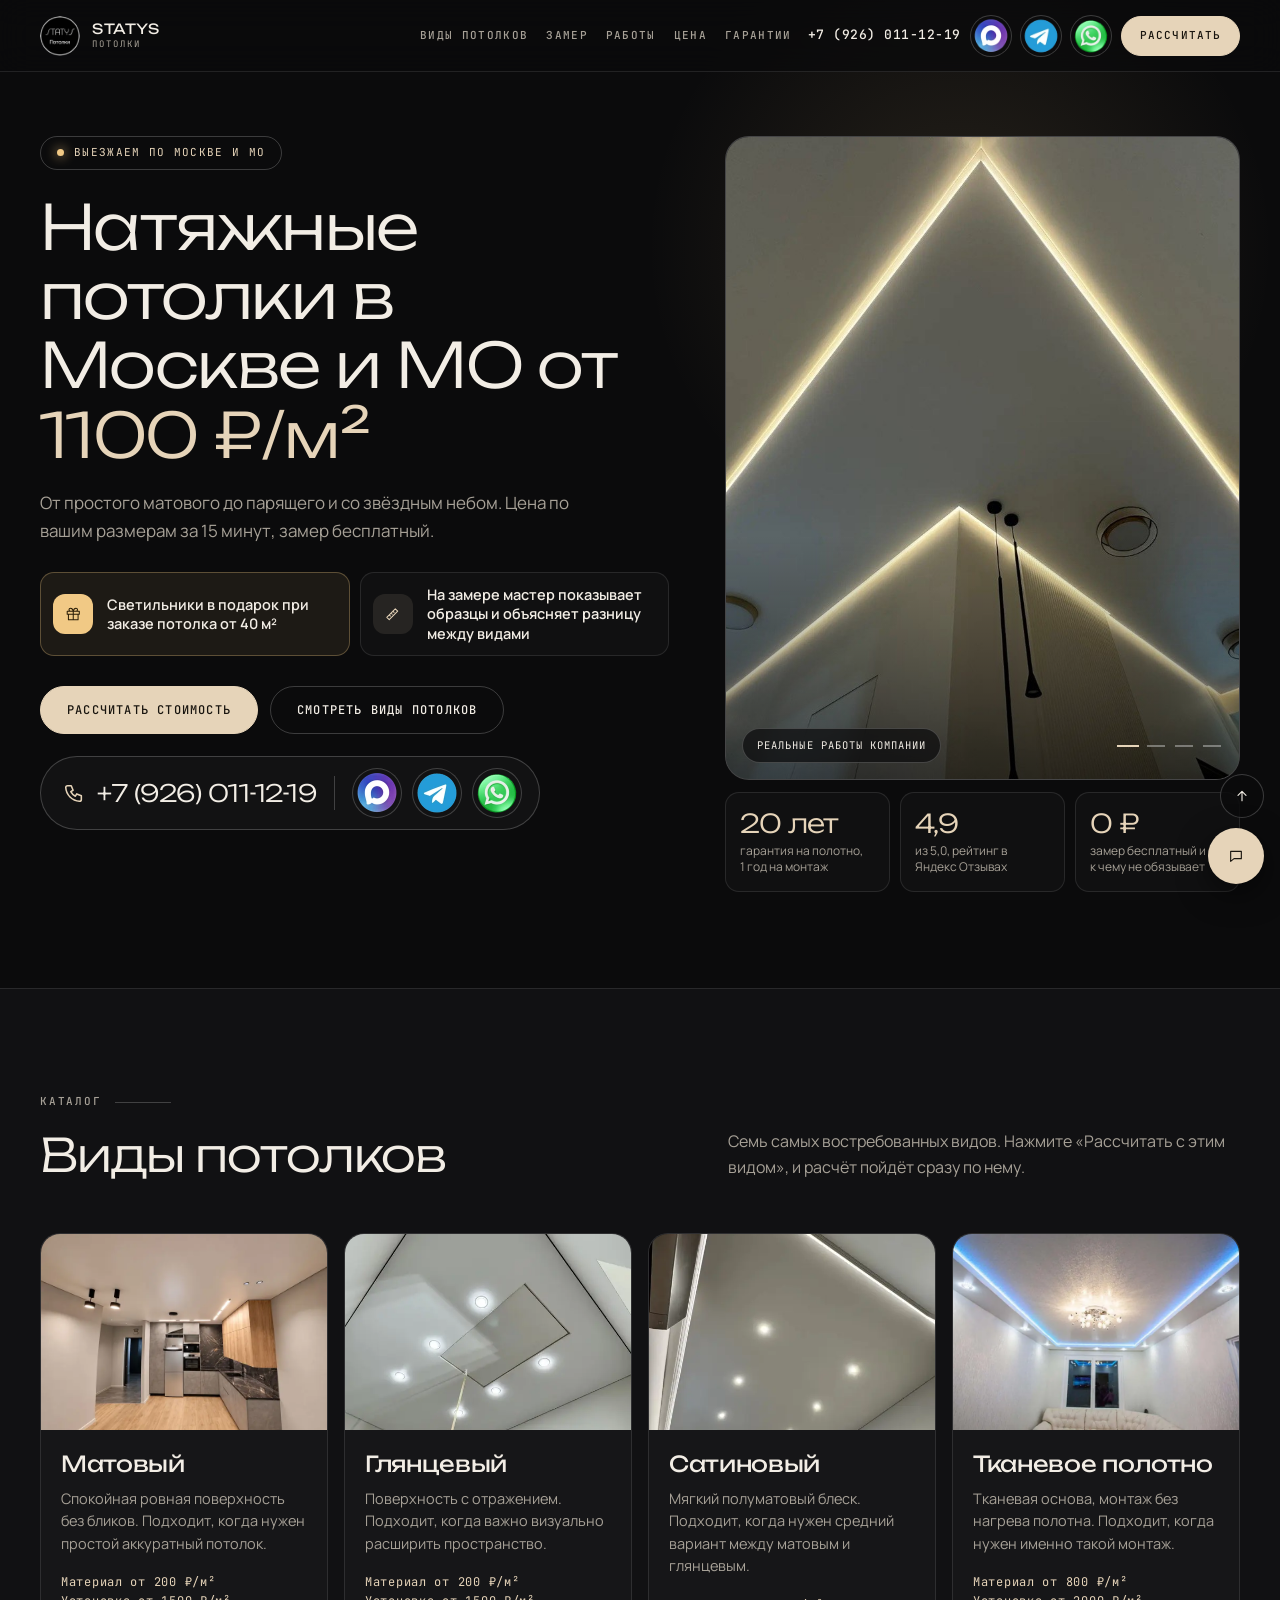
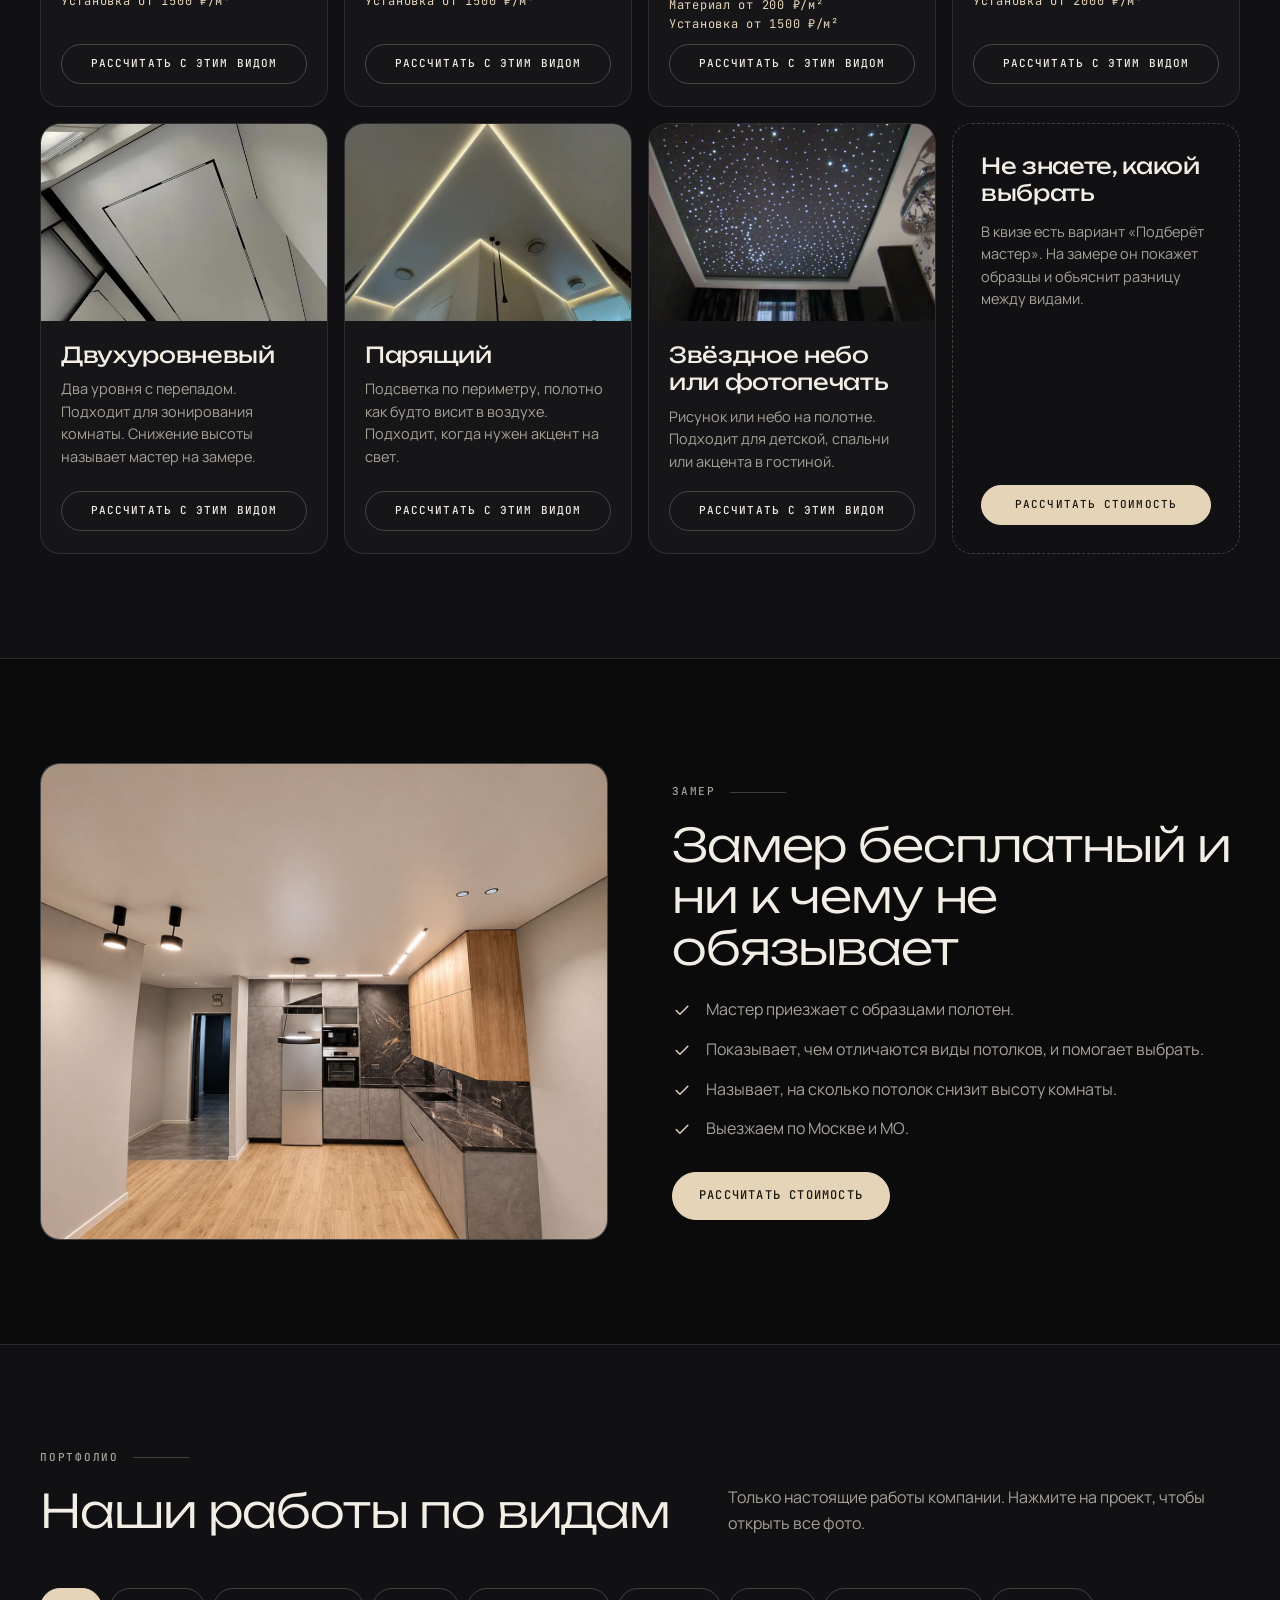
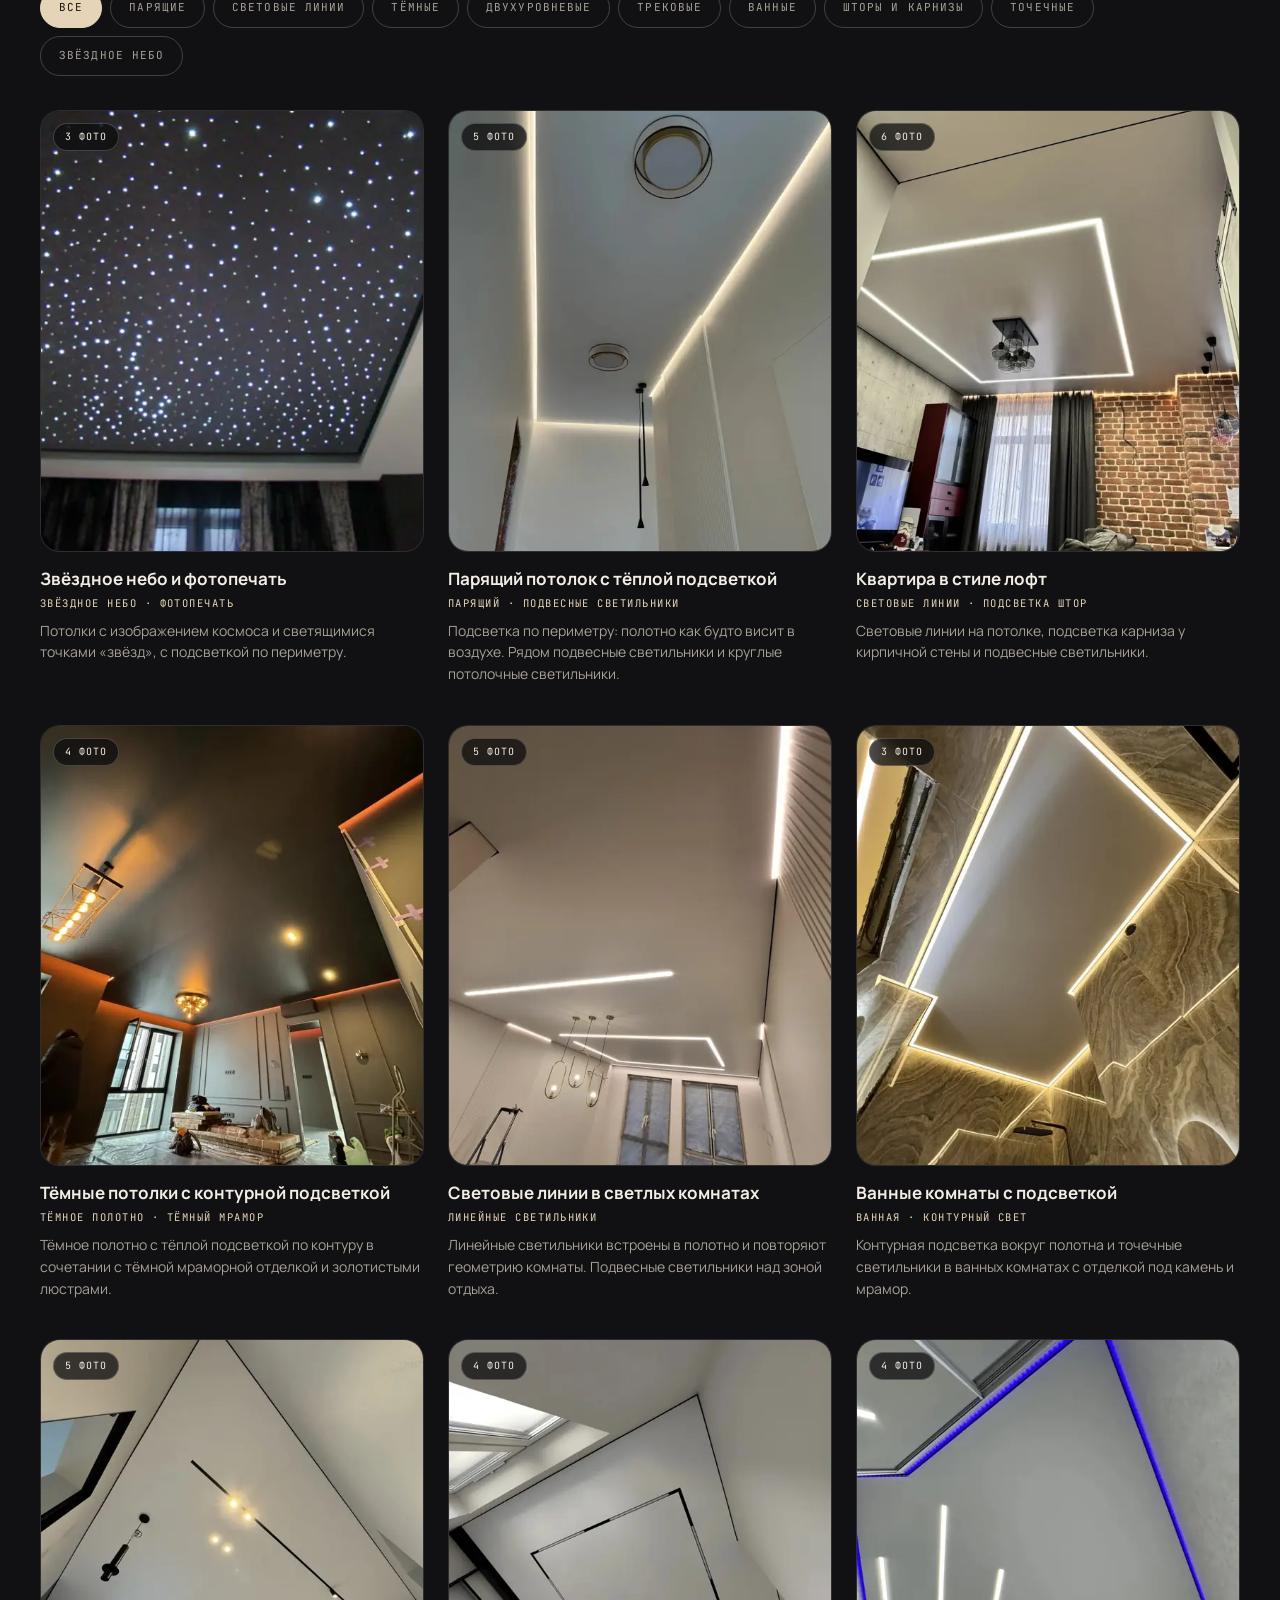
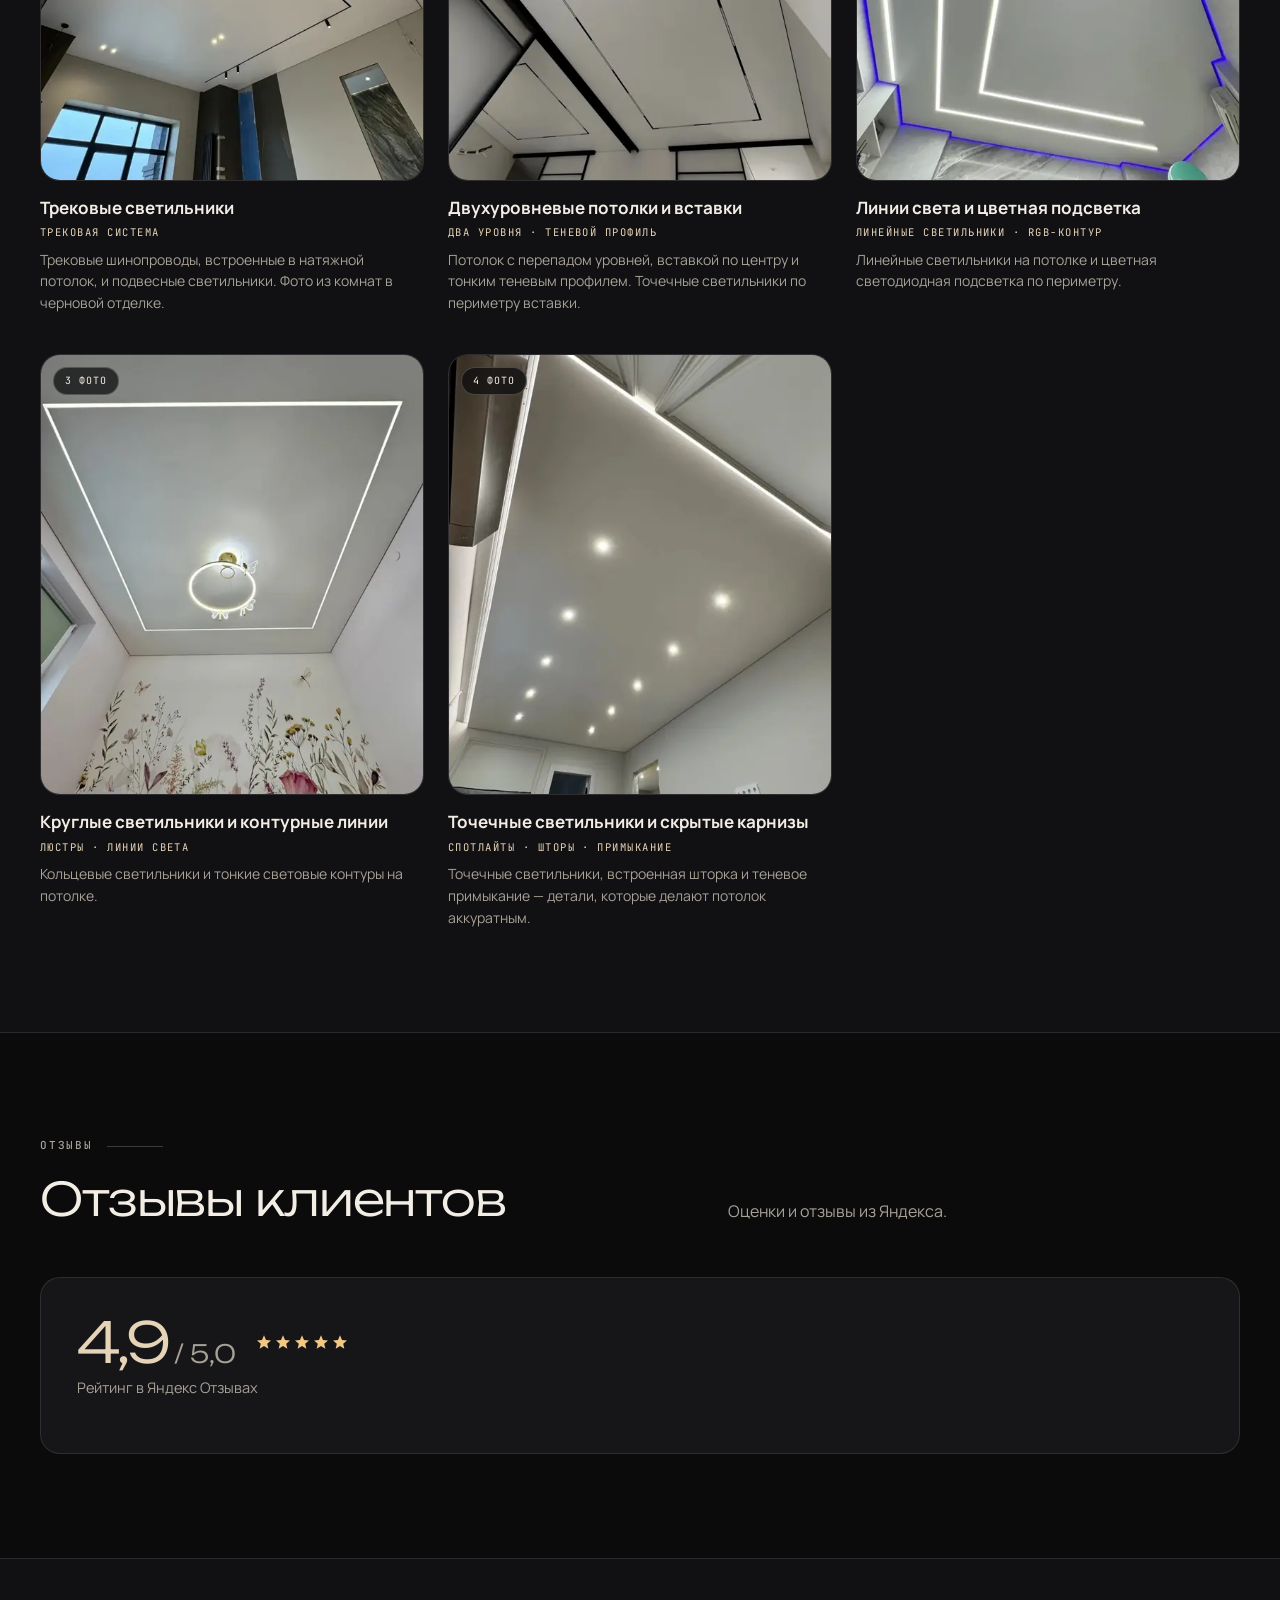
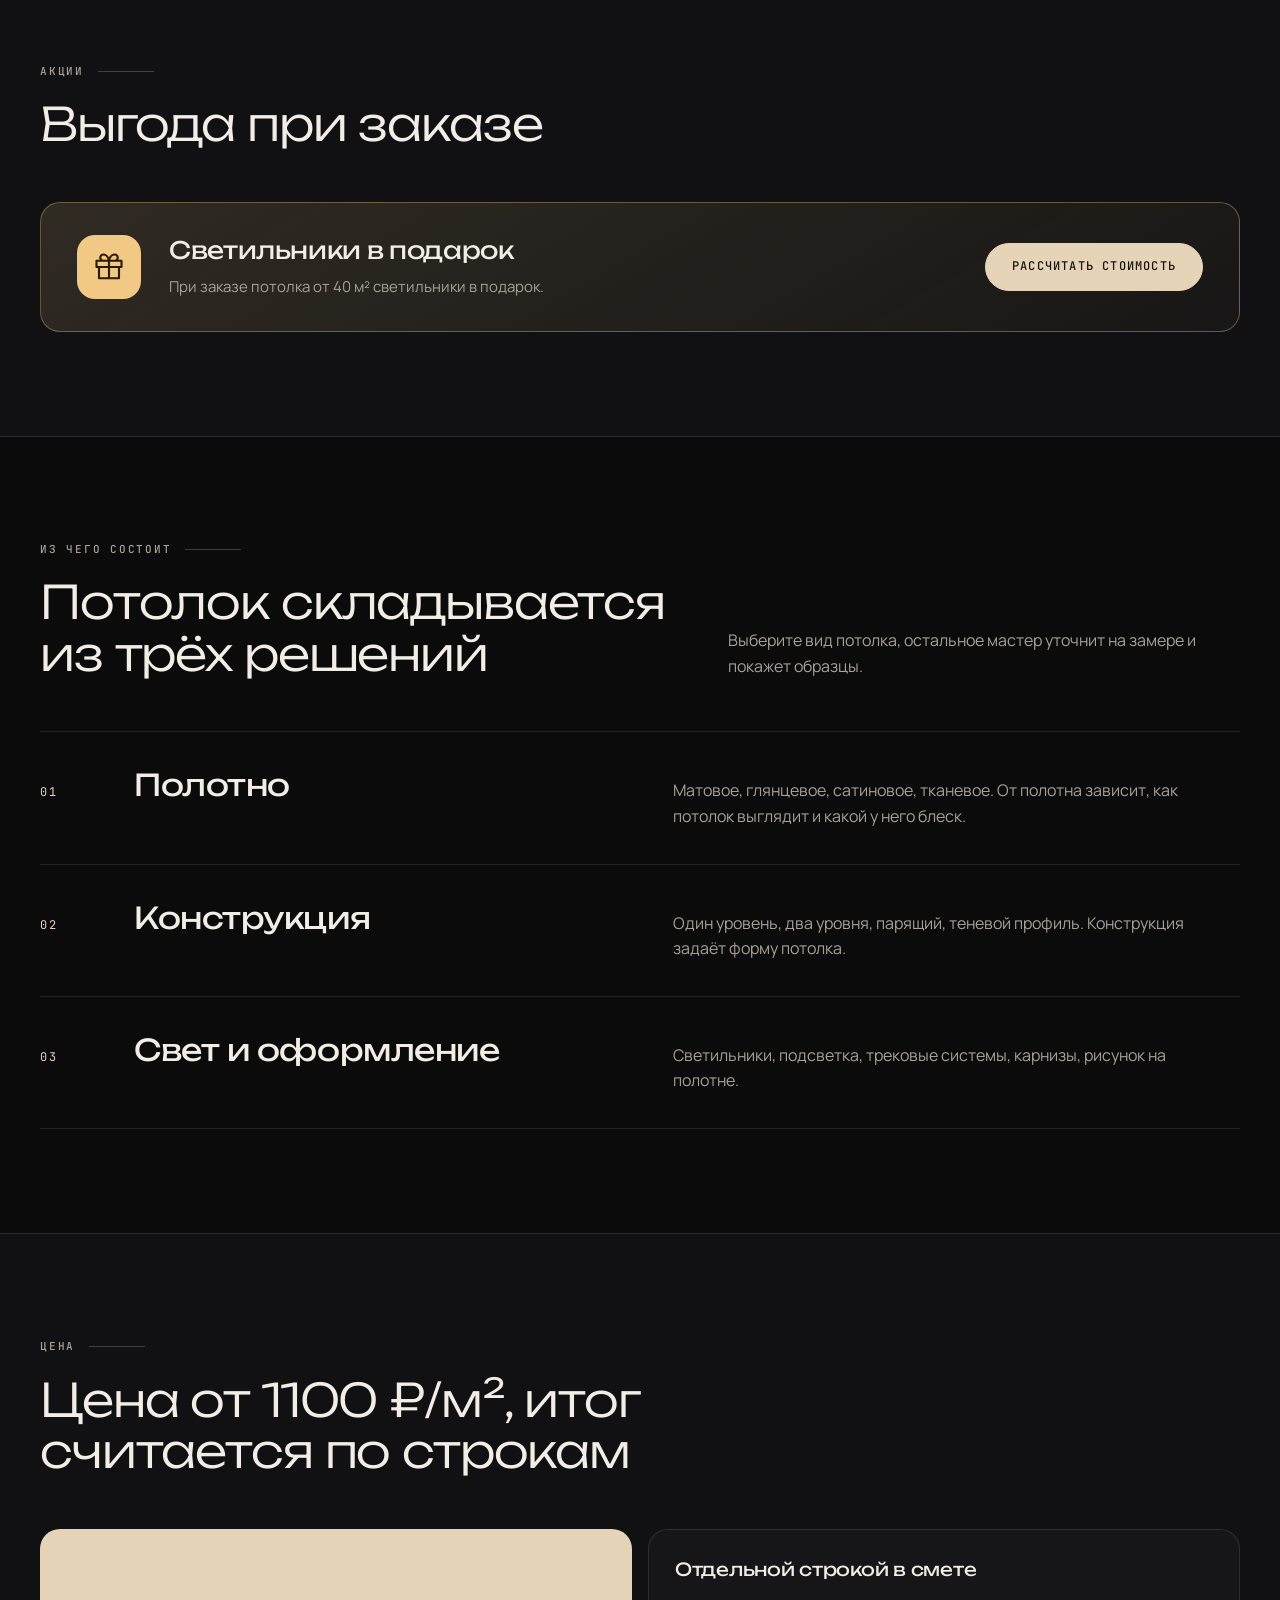
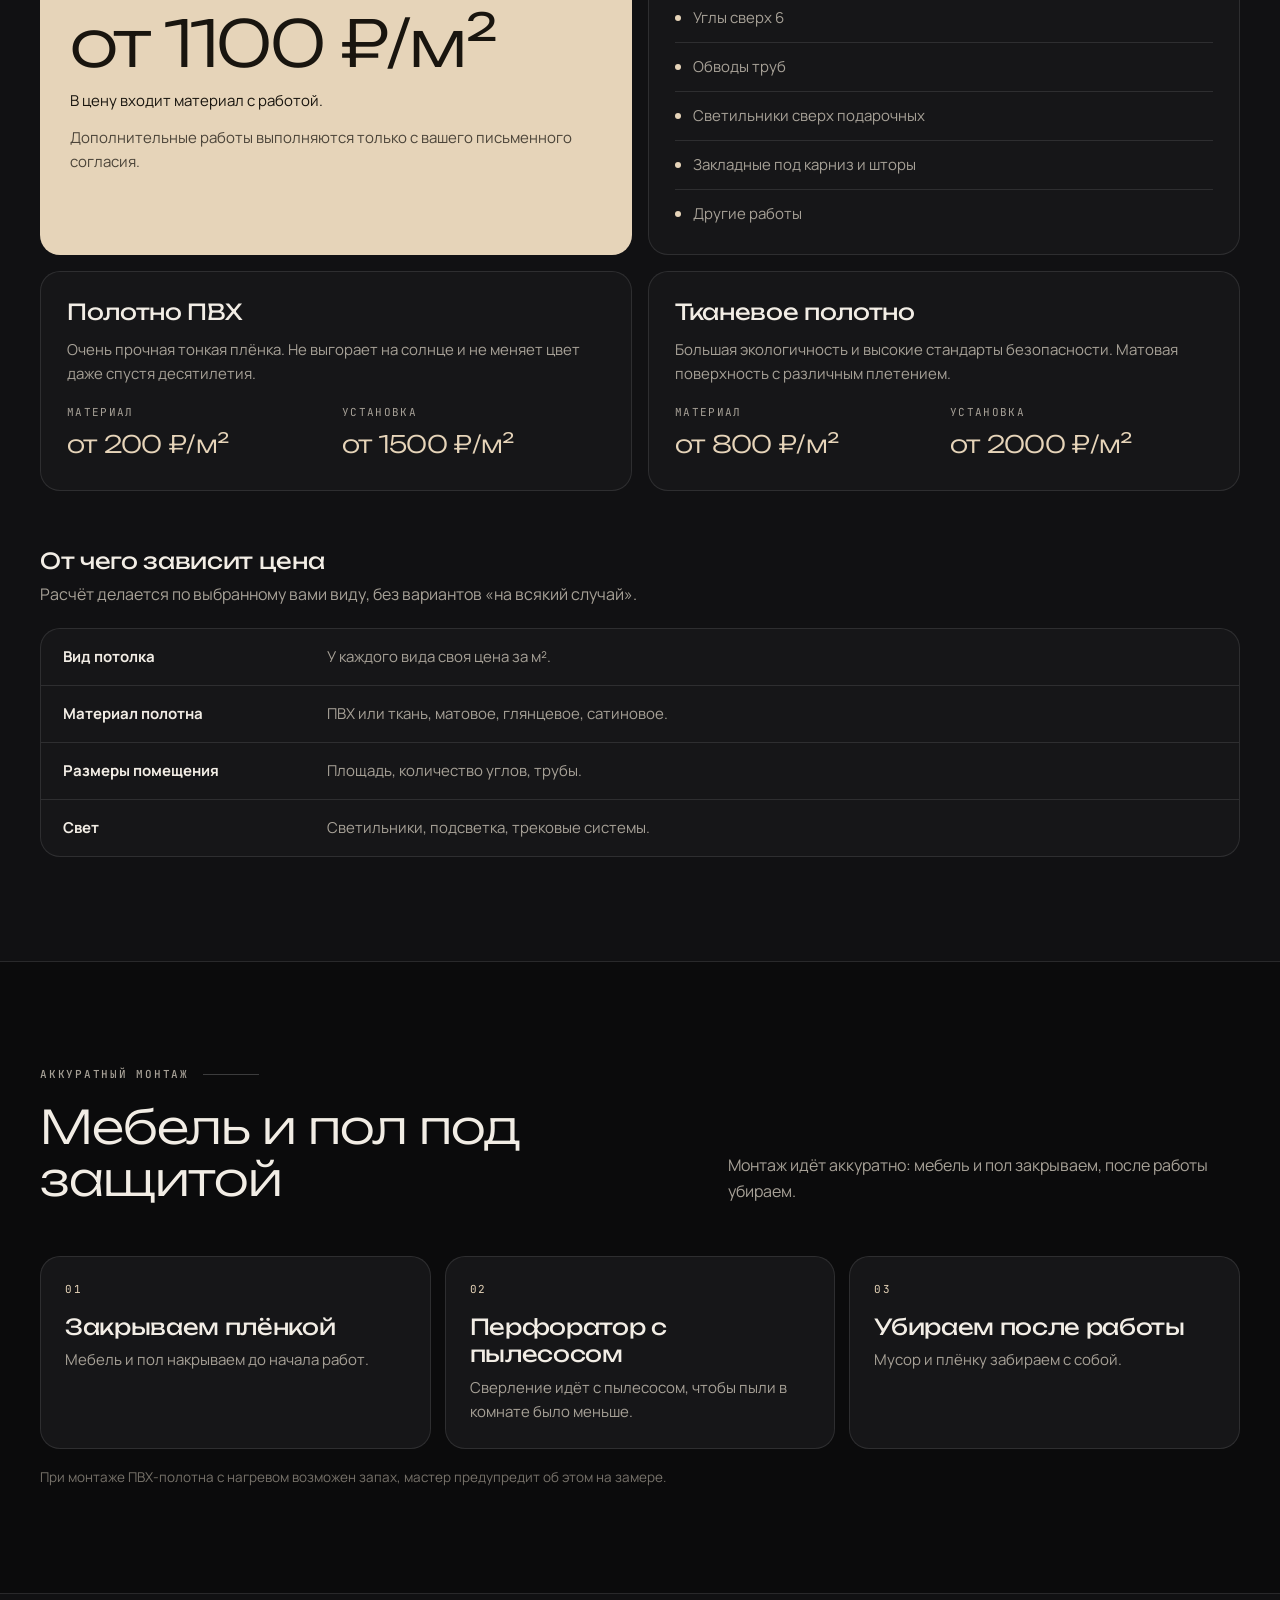
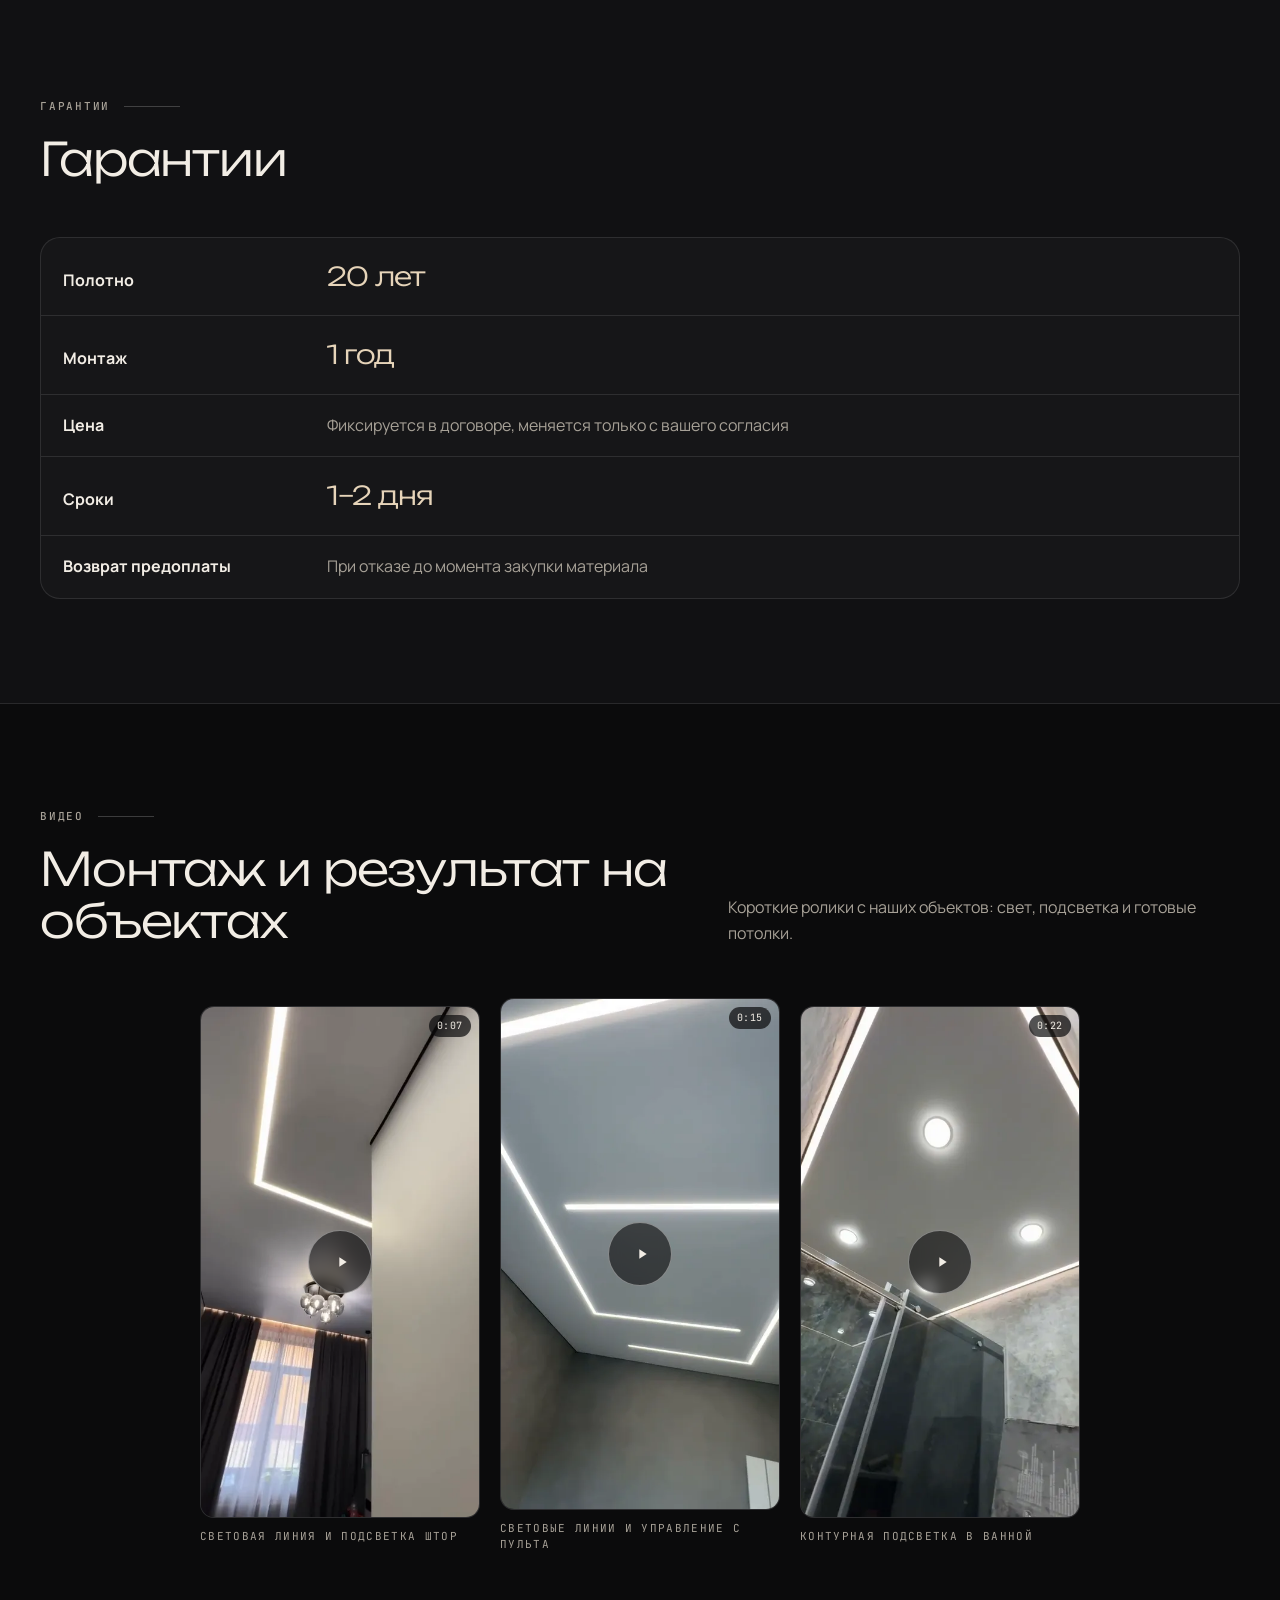
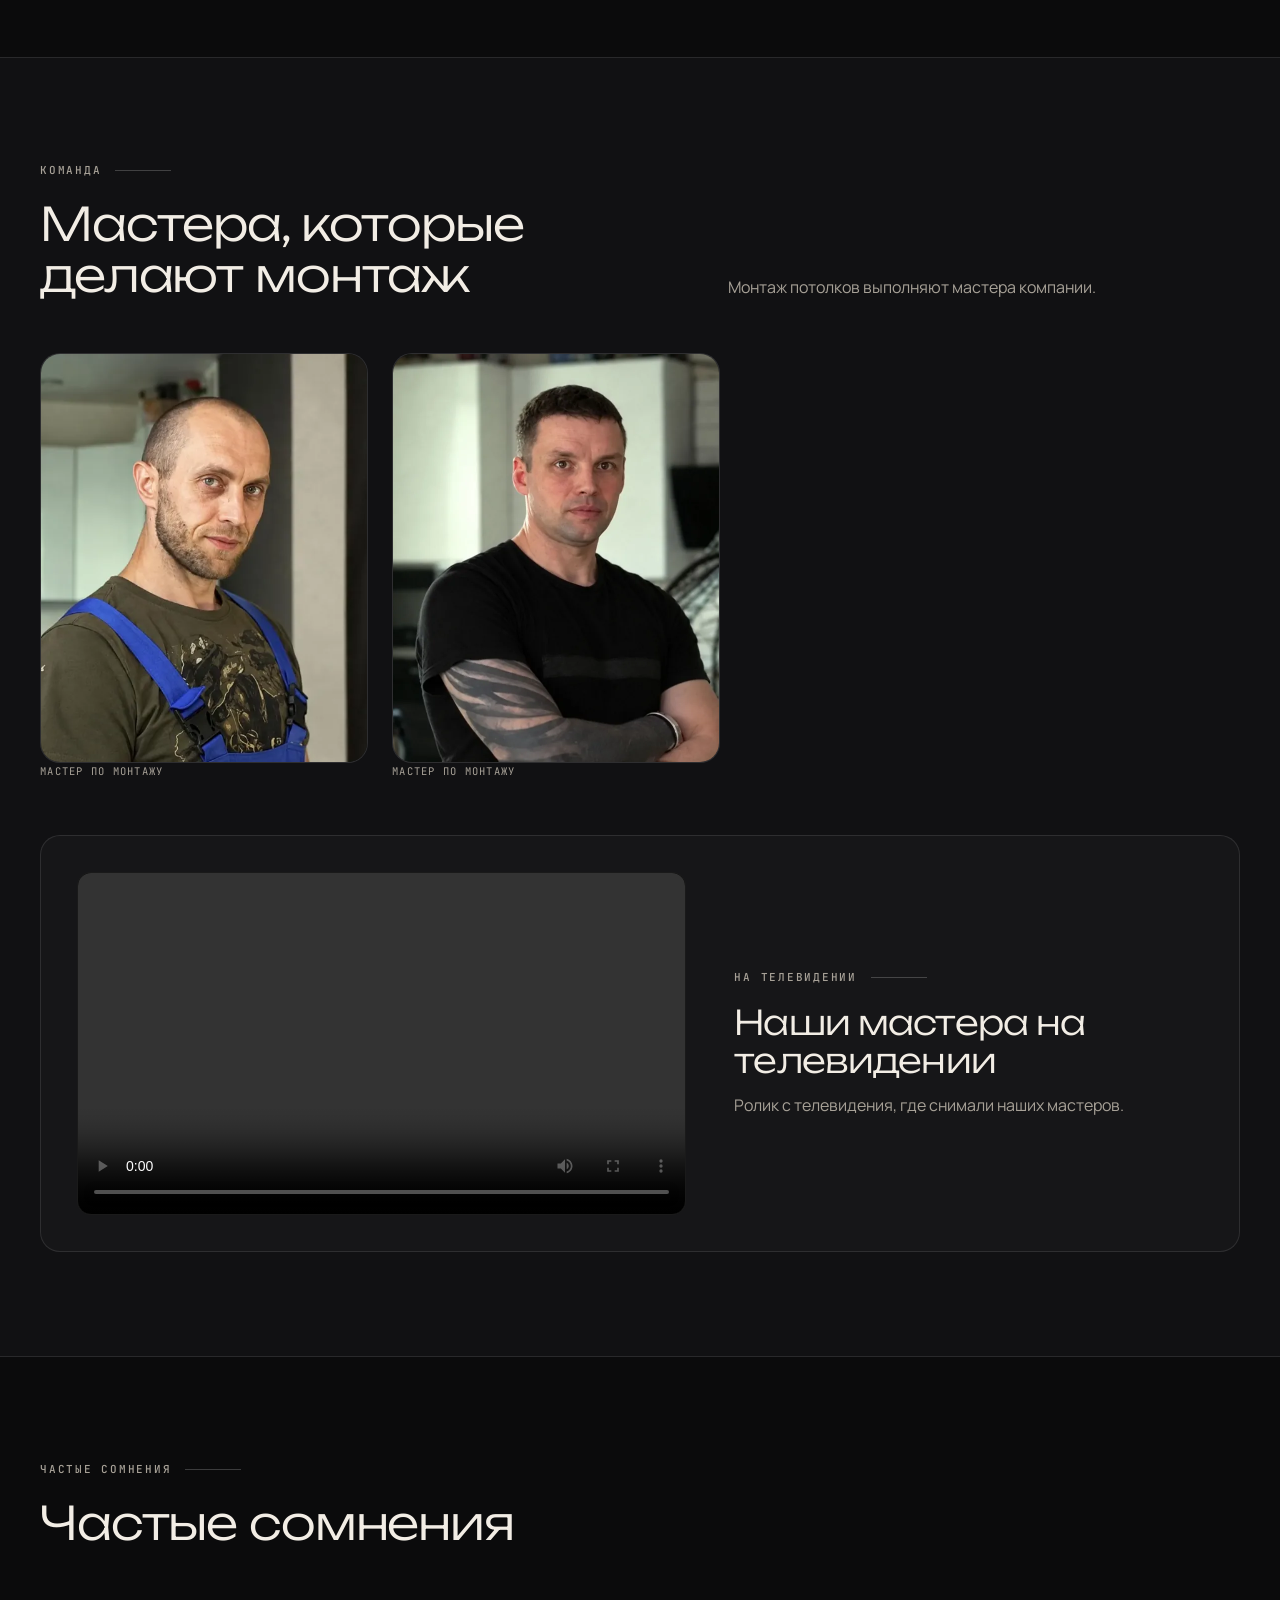
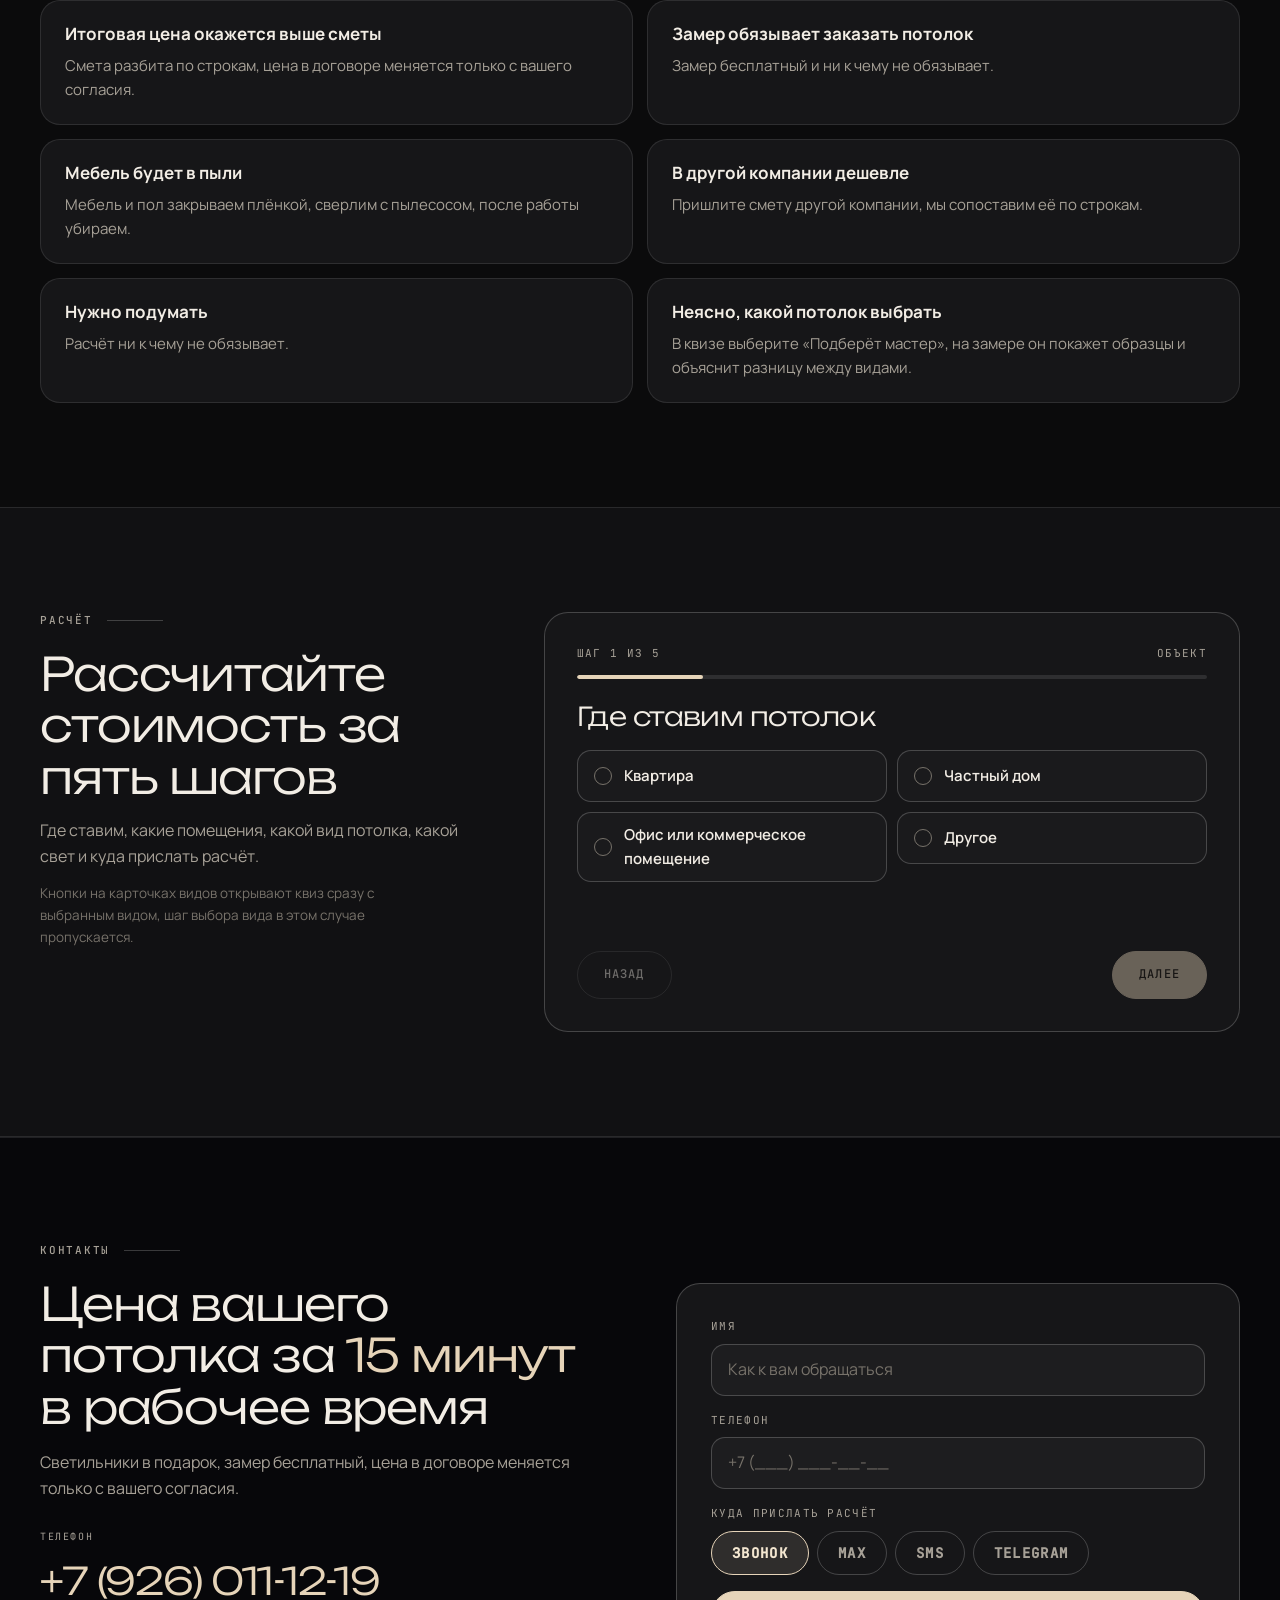
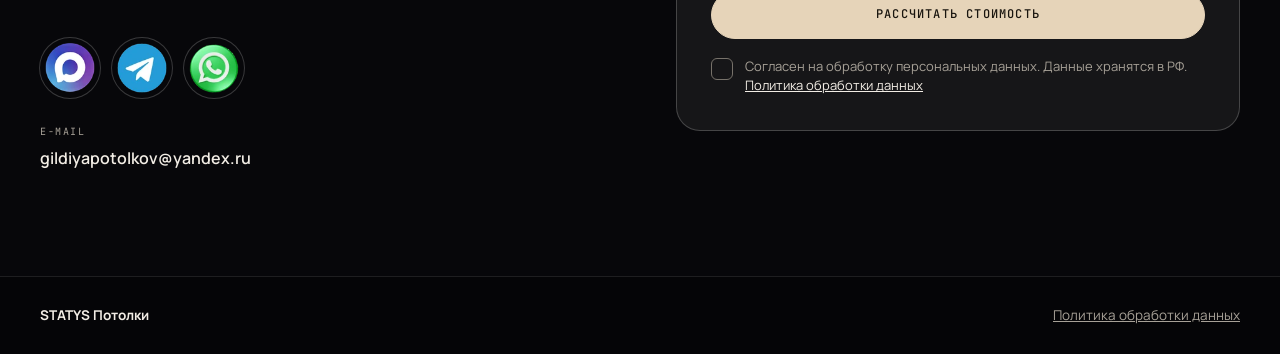
==== commit 06ab72bf: "Убрать акцию для пенсионеров, убрать цифру 4 в акции про светильники Co-Authored-By: Claude Sonnet 5" ====
--- a/index.html
+++ b/index.html
@@ -4,7 +4,7 @@
   <meta charset="utf-8">
   <meta name="viewport" content="width=device-width, initial-scale=1, viewport-fit=cover">
   <title>Натяжные потолки в Москве и МО от 1100 ₽/м² — STATYS Потолки</title>
-  <meta name="description" content="Натяжные потолки в Москве и Московской области от 1100 ₽/м². Бесплатный замер, цена по строкам, 4 светильника в подарок при заказе от 40 м², гарантия 20 лет на полотно.">
+  <meta name="description" content="Натяжные потолки в Москве и Московской области от 1100 ₽/м². Бесплатный замер, цена по строкам, светильники в подарок при заказе от 40 м², гарантия 20 лет на полотно.">
   <meta name="theme-color" content="#0b0b0c">
   <link rel="canonical" href="https://statys-potolki.ru/">
   <meta property="og:type" content="website">
@@ -106,8 +106,7 @@
       <p class="lead reveal">От простого матового до парящего и со звёздным небом. Цена по вашим размерам<span data-if="responseMinutes" hidden> за <span data-cfg="responseMinutes" data-unit="минуту|минуты|минут"></span></span>, замер бесплатный.</p>
 
       <ul class="benefits reveal">
-        <li class="benefit benefit--gift"><span class="benefit__ico"><svg class="ico" aria-hidden="true"><use href="#i-gift"/></svg></span>4 точечных светильника в подарок при заказе потолка от 40&nbsp;м²</li>
-        <li class="benefit benefit--sale"><span class="benefit__ico"><svg class="ico" aria-hidden="true"><use href="#i-percent"/></svg></span>Скидка 10% пенсионерам</li>
+        <li class="benefit benefit--gift"><span class="benefit__ico"><svg class="ico" aria-hidden="true"><use href="#i-gift"/></svg></span>Светильники в подарок при заказе потолка от 40&nbsp;м²</li>
         <li class="benefit"><span class="benefit__ico"><svg class="ico" aria-hidden="true"><use href="#i-ruler"/></svg></span>На замере мастер показывает образцы и объясняет разницу между видами</li>
       </ul>
 
@@ -296,16 +295,12 @@
     </div>
     <div class="promos">
       <article class="promo promo--gift reveal">
-        <span class="promo__big">+4</span>
-        <h3 class="h3">Светильники в подарок</h3>
-        <p>При заказе потолка от 40&nbsp;м²: 4 точечных светильника.<span data-if="giftUntil" hidden> Действует до <span data-cfg="giftUntil"></span>.</span><span data-if="giftHoldDays" hidden> Подарок закрепляется за вами на <span data-cfg="giftHoldDays" data-unit="день|дня|дней"></span> после расчёта.</span></p>
-        <a class="link-arrow" href="#quiz">Рассчитать стоимость <svg class="ico" aria-hidden="true"><use href="#i-arrow"/></svg></a>
-      </article>
-      <article class="promo promo--sale reveal">
-        <span class="promo__big">−10%</span>
-        <h3 class="h3">Скидка 10% пенсионерам</h3>
-        <p>Скидка для пенсионеров.<span data-if="pensionerDetails" hidden> <span data-cfg="pensionerDetails"></span></span></p>
-        <a class="link-arrow" href="#quiz">Рассчитать стоимость <svg class="ico" aria-hidden="true"><use href="#i-arrow"/></svg></a>
+        <span class="promo__ico"><svg class="ico" aria-hidden="true"><use href="#i-gift"/></svg></span>
+        <div class="promo__body">
+          <h3 class="h3">Светильники в подарок</h3>
+          <p>При заказе потолка от 40&nbsp;м² светильники в подарок.<span data-if="giftUntil" hidden> Действует до <span data-cfg="giftUntil"></span>.</span><span data-if="giftHoldDays" hidden> Подарок закрепляется за вами на <span data-cfg="giftHoldDays" data-unit="день|дня|дней"></span> после расчёта.</span></p>
+        </div>
+        <a class="btn btn--primary" href="#quiz">Рассчитать стоимость</a>
       </article>
     </div>
   </div>
--- a/assets/css/style.css
+++ b/assets/css/style.css
@@ -1060,3 +1060,19 @@
 .fab__menu .fab__item.msg-btn { display: inline-grid; }
 
 #reviews-section .reviews { margin-top: 0; }
+
+/* ---------- Акция одна: карточка во всю ширину ---------- */
+.promos { grid-template-columns: 1fr; }
+.promo--gift { flex-direction: column; align-items: flex-start; gap: 18px; padding: 28px 26px; }
+.promo__ico {
+  width: 64px; height: 64px; border-radius: 18px; display: grid; place-items: center; flex: none;
+  background: var(--warm); color: #2a1d06;
+}
+.promo__ico svg { width: 30px; height: 30px; }
+.promo__body { display: grid; gap: 10px; min-width: 0; }
+.promo__body p { max-width: 58ch; }
+@media (min-width: 760px) {
+  .promo--gift { flex-direction: row; align-items: center; gap: 28px; padding: 32px 36px; }
+  .promo--gift .btn { margin-left: auto; }
+  .promo__body { flex: 1; }
+}
